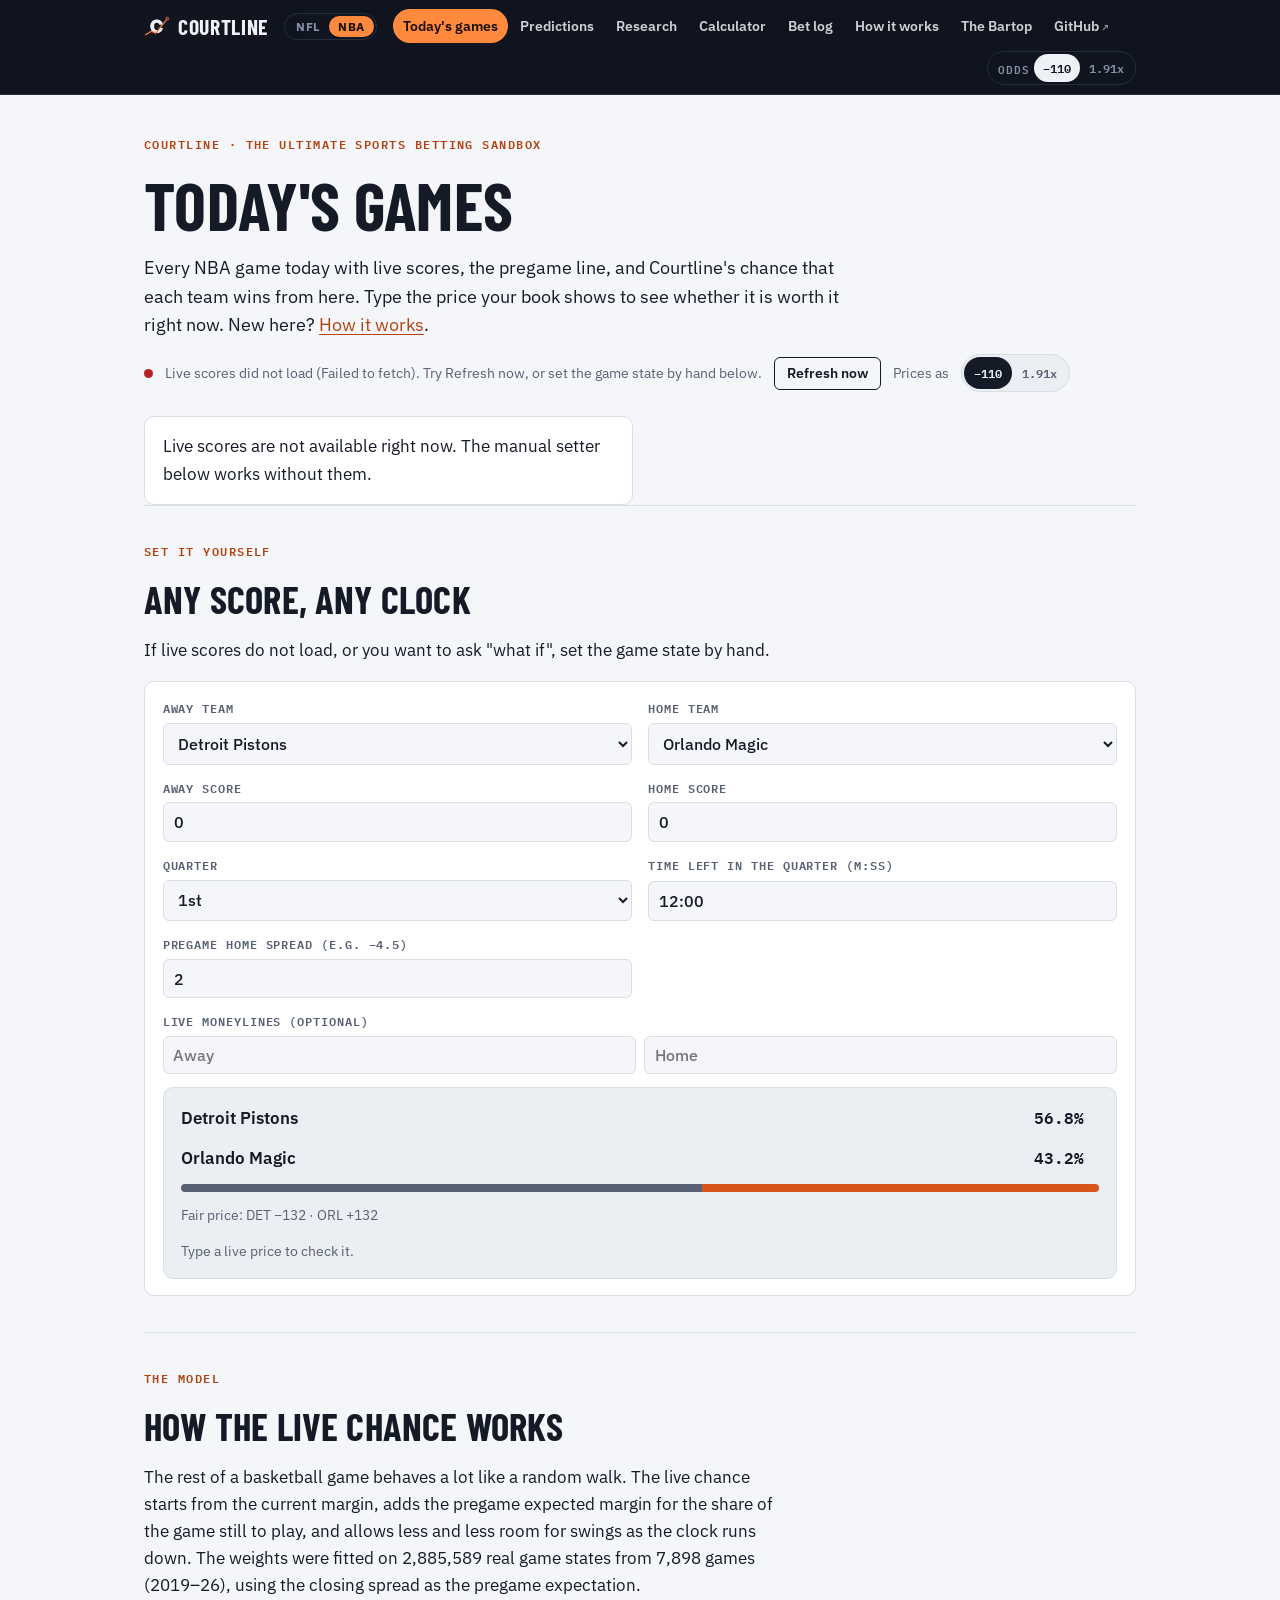
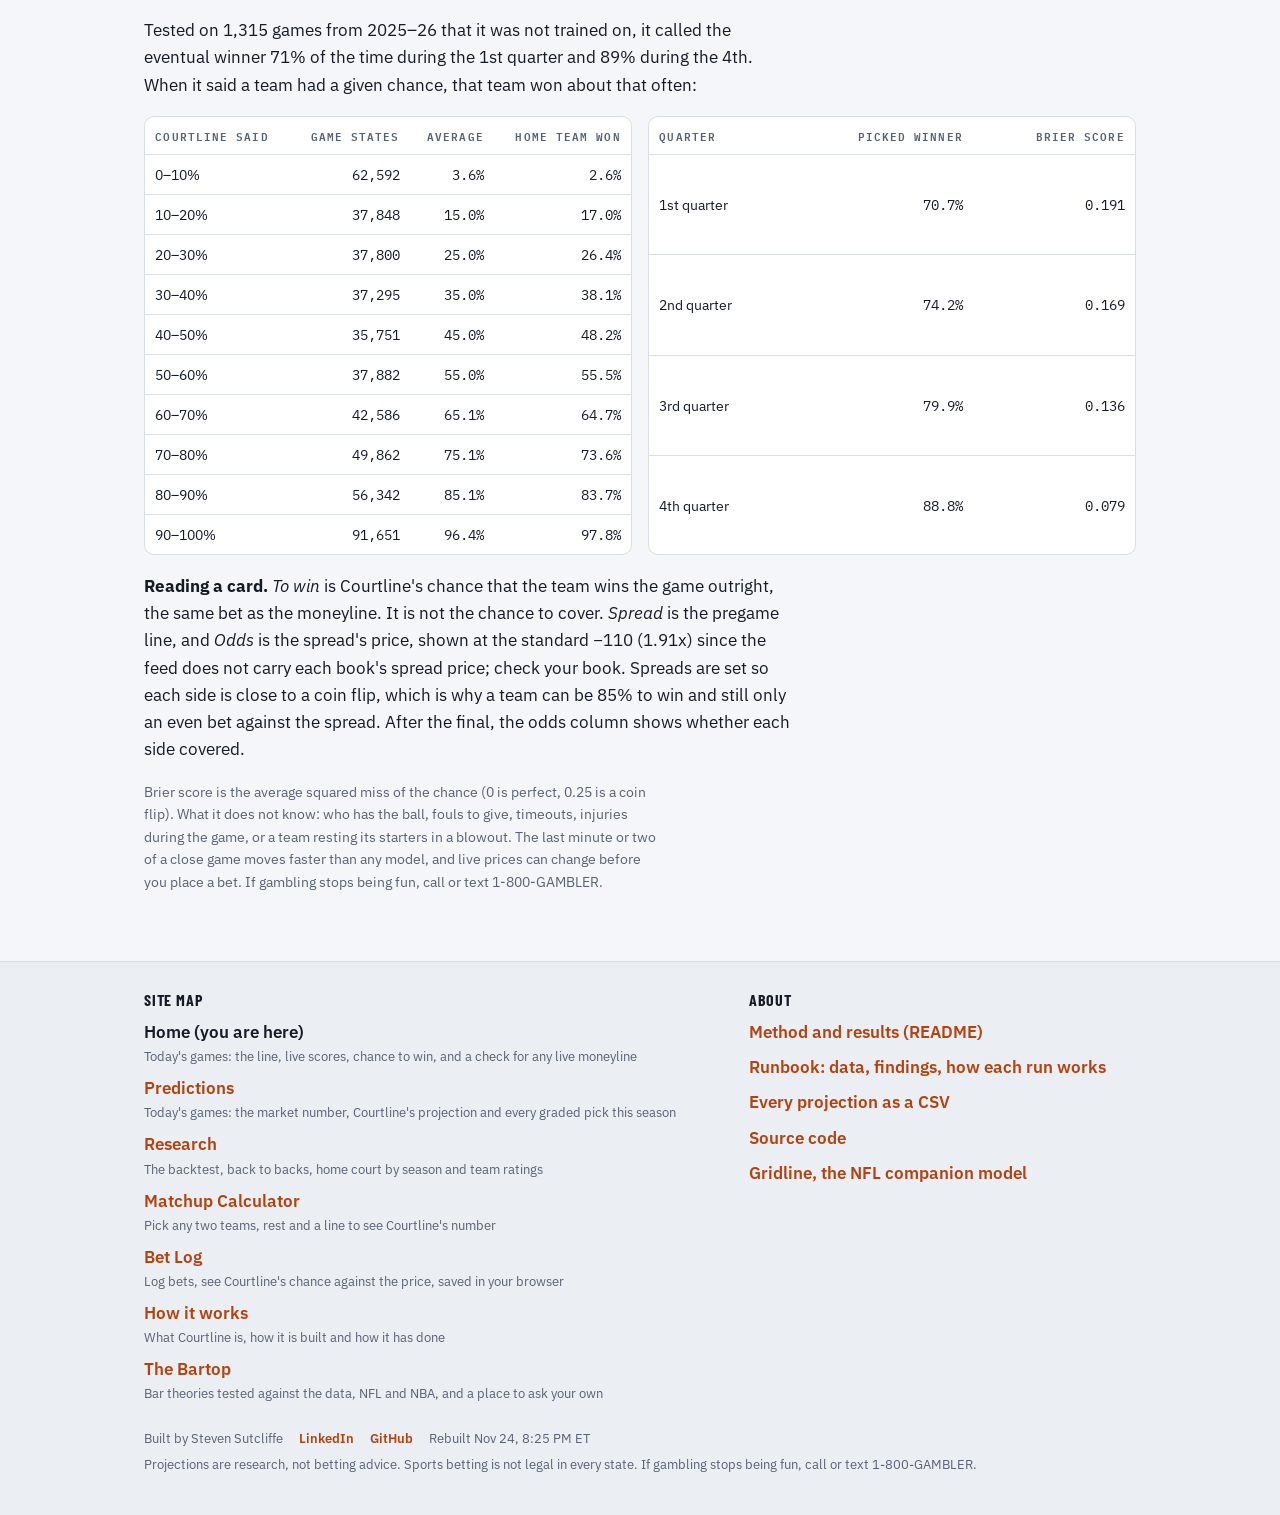
==== docs/index.html @ 15ea5fbc "Site rebuild 2026-11-25_0128Z" ====
<!doctype html>
<html lang="en">
<head>
<meta charset="utf-8">
<meta name="viewport" content="width=device-width, initial-scale=1, viewport-fit=cover">
<title>Courtline: today&#x27;s NBA games, lines and live win chances</title>
<meta name="description" content="The Ultimate Sports Betting Sandbox: every NBA game today with the line, live scores, and Courtline&#x27;s chance that each team wins. By Steven Sutcliffe.">
<link rel="canonical" href="https://stevopotpie.github.io/courtline/">
<meta property="og:title" content="Courtline: today&#x27;s NBA games, lines and live win chances">
<meta property="og:description" content="The Ultimate Sports Betting Sandbox: every NBA game today with the line, live scores, and Courtline&#x27;s chance that each team wins. By Steven Sutcliffe.">
<meta property="og:type" content="website">
<meta property="og:url" content="https://stevopotpie.github.io/courtline/">
<meta property="og:image" content="https://stevopotpie.github.io/courtline/og.png">
<meta name="twitter:card" content="summary_large_image">
<link rel="icon" type="image/png" href="icon.png">
<link rel="apple-touch-icon" href="icon.png">
<link rel="preconnect" href="https://fonts.googleapis.com">
<link rel="preconnect" href="https://fonts.gstatic.com" crossorigin>
<link rel="stylesheet" href="https://fonts.googleapis.com/css2?family=Barlow+Condensed:wght@600;700&family=IBM+Plex+Mono:wght@500;600&family=IBM+Plex+Sans:wght@400;500;600&display=swap">
<link rel="stylesheet" href="courtline.css?v=0a99e062">
<script src="courtline.js?v=d010fda8"></script>
</head>
<body>
<nav class="cl-nav" aria-label="Courtline pages"><div class="cl-in"><a class="cl-brand" href="./" aria-current="page"><img src="icon.png" alt="" width="26" height="26">Courtline</a><span class="sb-sw" role="group" aria-label="Switch sport"><a href="https://stevopotpie.github.io/gridline/" title="Gridline, the NFL model">NFL</a><a class="on" href="./" aria-current="true" title="Courtline, the NBA model">NBA</a></span><div class="cl-links"><a href="index.html" aria-current="page">Today's games</a><a href="predictions.html">Predictions</a><a href="research.html">Research</a><a href="calculator.html">Calculator</a><a href="bet-log.html">Bet log</a><a href="how-it-works.html">How it works</a><a href="bartop.html">The Bartop</a><a class="ext" href="https://github.com/stevopotpie/courtline">GitHub</a></div><div class="odds-toggle" role="group" aria-label="Show odds as"><span class="ot-l">Odds</span><button type="button" data-fmt="am" aria-pressed="true" title="American odds">&minus;110</button><button type="button" data-fmt="dec" aria-pressed="false" title="Decimal odds">1.91x</button></div></div></nav>
<style>
.ig-status{display:flex;flex-wrap:wrap;gap:.5rem .75rem;align-items:center}
.ig-status .dot{width:9px;height:9px;border-radius:50%;background:var(--muted)}
.ig-status .dot.live{background:var(--good);box-shadow:0 0 0 4px var(--good-soft)}
.ig-status .dot.err{background:var(--bad)}
.ig-games{display:grid;gap:.9rem;grid-template-columns:repeat(auto-fill,minmax(min(100%,22rem),1fr))}
.ig{background:var(--surface);border:1px solid var(--line);border-radius:10px;padding:.9rem 1rem;display:grid;gap:.65rem;min-width:0}
.ig.live{border-color:var(--accent)}
.ig-top{display:flex;justify-content:space-between;gap:.5rem;align-items:baseline;flex-wrap:wrap}
.ig-state{font:600 .78rem var(--font-mono);letter-spacing:.06em;text-transform:uppercase;color:var(--muted)}
.ig.live .ig-state{color:var(--accent-ink)}
.ig-row{display:grid;grid-template-columns:minmax(0,1fr) auto auto auto;gap:.2rem .9rem;align-items:baseline}
.ig-row .tm{font-weight:600;min-width:0;overflow:hidden;text-overflow:ellipsis;white-space:nowrap}
.ig-row .sc{font:600 1.6rem var(--font-mono);font-variant-numeric:tabular-nums;text-align:right}
.ig-row .ch{font:600 1rem var(--font-mono);font-variant-numeric:tabular-nums;text-align:right;min-width:4.2rem}
.ig-h{font:600 .68rem var(--font-body);letter-spacing:.08em;text-transform:uppercase;color:var(--muted)}
.ig-h span{text-align:right}
.ig-row.r5{grid-template-columns:minmax(0,1fr) auto auto auto auto;gap:.2rem .7rem}
.ig-row .cv{font:500 .9rem var(--font-mono);font-variant-numeric:tabular-nums;text-align:right;color:var(--muted);white-space:nowrap}
.ig-bar{display:flex;height:8px;border-radius:999px;overflow:hidden;background:var(--sunk)}
.ig-bar span{display:block;height:100%;transition:width .4s ease}
.ig-bar .a{background:var(--muted)}.ig-bar .h{background:var(--accent)}
.ig-prices{display:grid;grid-template-columns:repeat(2,minmax(0,1fr));gap:.5rem}
.ig-prices input{font:500 1rem var(--font-body);color:var(--ink);background:var(--bg);border:1px solid var(--line);border-radius:6px;padding:.5rem .6rem;width:100%;min-width:0}
.ig-prices input:focus{border-color:var(--accent);outline:none;box-shadow:0 0 0 3px var(--accent-soft)}
.ig-v{font-size:.9rem;display:grid;gap:.15rem}
.good{color:var(--good);font-weight:600}.bad{color:var(--bad);font-weight:600}
.ig-tables{display:grid;gap:1rem;grid-template-columns:repeat(auto-fit,minmax(min(100%,20rem),1fr))}
@media (prefers-reduced-motion:reduce){.ig-bar span{transition:none}}
</style>
<main class="wrap wide">
<header class="page-head">
  <span class="eyebrow">Courtline · The Ultimate Sports Betting Sandbox</span>
  <h1>Today's games</h1>
  <p class="lede">Every NBA game today with live scores, the pregame line, and Courtline's chance that each team wins from here. Type the price your book shows to see whether it is worth it right now. New here? <a href="how-it-works.html">How it works</a>.</p>
  <div class="ig-status"><span class="dot" id="ig-dot" aria-hidden="true"></span><span id="ig-status" class="small muted">Loading live scores…</span>
    <button type="button" class="btn small" id="ig-refresh">Refresh now</button><span class="small muted">Prices as</span><div class="odds-toggle inline" role="group" aria-label="Odds format"><button type="button" data-fmt="am" aria-pressed="true" title="American odds">&minus;110</button><button type="button" data-fmt="dec" aria-pressed="false" title="Decimal odds">1.91x</button></div></div>
</header>
<div id="ig-games" class="ig-games"><div class="panel"><p class="muted">Loading today's games…</p></div></div>

<section class="block" aria-labelledby="man-h">
  <span class="eyebrow">Set it yourself</span>
  <h2 id="man-h">Any score, any clock</h2>
  <p>If live scores do not load, or you want to ask "what if", set the game state by hand.</p>
  <form class="panel grid2" id="mf" novalidate>
    <label class="field"><span>Away team</span><select id="m-away"></select></label>
    <label class="field"><span>Home team</span><select id="m-home"></select></label>
    <label class="field"><span>Away score</span><input id="m-as" type="number" min="0" step="1" inputmode="numeric" value="0"></label>
    <label class="field"><span>Home score</span><input id="m-hs" type="number" min="0" step="1" inputmode="numeric" value="0"></label>
    <label class="field"><span>Quarter</span><select id="m-q"><option value="1">1st</option><option value="2">2nd</option><option value="3">3rd</option><option value="4">4th</option><option value="5">Overtime</option></select></label>
    <label class="field"><span>Time left in the quarter (m:ss)</span><input id="m-clock" type="text" inputmode="numeric" value="12:00" autocomplete="off"></label>
    <label class="field"><span>Pregame home spread (e.g. &minus;4.5)</span><input id="m-spread" type="number" step="0.5" inputmode="decimal"></label>
    <div class="field full"><span>Live moneylines (optional)</span><div class="ig-prices"><input id="m-pa" type="number" step="any" inputmode="decimal" aria-label="Away moneyline" placeholder="Away"><input id="m-ph" type="number" step="any" inputmode="decimal" aria-label="Home moneyline" placeholder="Home"></div></div>
    <div class="full" id="m-out" aria-live="polite"></div>
  </form>
</section>

<section class="block" aria-labelledby="how-ig-h">
  <span class="eyebrow">The model</span>
  <h2 id="how-ig-h">How the live chance works</h2>
  <p>The rest of a basketball game behaves a lot like a random walk. The live chance starts from the current margin, adds the pregame expected margin for the share of the game still to play, and allows less and less room for swings as the clock runs down. The weights were fitted on 2,885,589 real game states from 7,898 games (2019–26), using the closing spread as the pregame expectation.</p>
  <p>Tested on 1,315 games from 2025–26 that it was not trained on, it called the eventual winner 71% of the time during the 1st quarter and 89% during the 4th. When it said a team had a given chance, that team won about that often:</p>
  <div class="ig-tables">
    <div class="panel scroll" style="padding:0"><table class="t"><thead><tr><th>Courtline said</th><th class="r">Game states</th><th class="r">Average</th><th class="r">Home team won</th></tr></thead><tbody><tr><td>0–10%</td><td class="r m">62,592</td><td class="r m">3.6%</td><td class="r m">2.6%</td></tr><tr><td>10–20%</td><td class="r m">37,848</td><td class="r m">15.0%</td><td class="r m">17.0%</td></tr><tr><td>20–30%</td><td class="r m">37,800</td><td class="r m">25.0%</td><td class="r m">26.4%</td></tr><tr><td>30–40%</td><td class="r m">37,295</td><td class="r m">35.0%</td><td class="r m">38.1%</td></tr><tr><td>40–50%</td><td class="r m">35,751</td><td class="r m">45.0%</td><td class="r m">48.2%</td></tr><tr><td>50–60%</td><td class="r m">37,882</td><td class="r m">55.0%</td><td class="r m">55.5%</td></tr><tr><td>60–70%</td><td class="r m">42,586</td><td class="r m">65.1%</td><td class="r m">64.7%</td></tr><tr><td>70–80%</td><td class="r m">49,862</td><td class="r m">75.1%</td><td class="r m">73.6%</td></tr><tr><td>80–90%</td><td class="r m">56,342</td><td class="r m">85.1%</td><td class="r m">83.7%</td></tr><tr><td>90–100%</td><td class="r m">91,651</td><td class="r m">96.4%</td><td class="r m">97.8%</td></tr></tbody></table></div>
    <div class="panel scroll" style="padding:0"><table class="t"><thead><tr><th>Quarter</th><th class="r">Picked winner</th><th class="r">Brier score</th></tr></thead><tbody><tr><td>1st quarter</td><td class="r m">70.7%</td><td class="r m">0.191</td></tr><tr><td>2nd quarter</td><td class="r m">74.2%</td><td class="r m">0.169</td></tr><tr><td>3rd quarter</td><td class="r m">79.9%</td><td class="r m">0.136</td></tr><tr><td>4th quarter</td><td class="r m">88.8%</td><td class="r m">0.079</td></tr></tbody></table></div>
  </div>
  <p><strong>Reading a card.</strong> <em>To win</em> is Courtline's chance that the team wins the game outright, the same bet as the moneyline. It is not the chance to cover. <em>Spread</em> is the pregame line, and <em>Odds</em> is the spread's price, shown at the standard &minus;110 (1.91x) since the feed does not carry each book's spread price; check your book. Spreads are set so each side is close to a coin flip, which is why a team can be 85% to win and still only an even bet against the spread. After the final, the odds column shows whether each side covered.</p>
  <p class="small muted">Brier score is the average squared miss of the chance (0 is perfect, 0.25 is a coin flip). What it does not know: who has the ball, fouls to give, timeouts, injuries during the game, or a team resting its starters in a blowout. The last minute or two of a close game moves faster than any model, and live prices can change before you place a bet. If gambling stops being fun, call or text 1-800-GAMBLER.</p>
</section>
</main>
<script>
(function(){
var D = {"live":{"a":0.08404,"b":0.13763,"d":0.002},"pregame":{"401909314":{"mu":-2.0,"src":"market","home":"ORL","away":"DET","hn":"Orlando Magic","an":"Detroit Pistons","home_rest":2,"away_rest":2,"spread":2.0,"total":213.5,"ml_home":110.0,"ml_away":-130.0,"tip":"2026-11-25T00:00:00+00:00"},"401909315":{"mu":-10.5,"src":"market","home":"WSH","away":"BOS","hn":"Washington Wizards","an":"Boston Celtics","home_rest":2,"away_rest":2,"spread":10.5,"total":217.5,"ml_home":350.0,"ml_away":-465.0,"tip":"2026-11-25T01:00:00+00:00"},"401909316":{"mu":8.5,"src":"market","home":"DEN","away":"DAL","hn":"Denver Nuggets","an":"Dallas Mavericks","home_rest":2,"away_rest":2,"spread":-8.5,"total":232.0,"ml_home":-330.0,"ml_away":265.0,"tip":"2026-11-25T03:00:00+00:00"},"401909317":{"mu":3.5,"src":"market","home":"PHI","away":"MIA","hn":"Philadelphia 76ers","an":"Miami Heat","home_rest":2,"away_rest":3,"spread":-3.5,"total":238.5,"ml_home":-159.0,"ml_away":131.0,"tip":"2026-11-25T22:00:00+00:00"},"401909318":{"mu":2.9,"src":"ratings","home":"CHA","away":"CHI","hn":"Charlotte Hornets","an":"Chicago Bulls","home_rest":2,"away_rest":2,"spread":null,"total":null,"ml_home":null,"ml_away":null,"tip":"2026-11-26T00:00:00+00:00"},"401909319":{"mu":5.5,"src":"market","home":"NY","away":"CLE","hn":"New York Knicks","an":"Cleveland Cavaliers","home_rest":3,"away_rest":2,"spread":-5.5,"total":220.5,"ml_home":-225.0,"ml_away":180.0,"tip":"2026-11-26T00:30:00+00:00"},"401909320":{"mu":3.0,"src":"market","home":"OKC","away":"MIN","hn":"Oklahoma City Thunder","an":"Minnesota Timberwolves","home_rest":2,"away_rest":2,"spread":-3.0,"total":224.0,"ml_home":-152.0,"ml_away":126.0,"tip":"2026-11-26T00:30:00+00:00"},"401909321":{"mu":7.6,"src":"ratings","home":"MEM","away":"LAC","hn":"Memphis Grizzlies","an":"LA Clippers","home_rest":2,"away_rest":2,"spread":null,"total":null,"ml_home":null,"ml_away":null,"tip":"2026-11-26T01:00:00+00:00"},"401909322":{"mu":3.0,"src":"ratings","home":"MIL","away":"BKN","hn":"Milwaukee Bucks","an":"Brooklyn Nets","home_rest":2,"away_rest":2,"spread":null,"total":null,"ml_home":null,"ml_away":null,"tip":"2026-11-26T01:00:00+00:00"},"401909323":{"mu":10.5,"src":"market","home":"HOU","away":"PHX","hn":"Houston Rockets","an":"Phoenix Suns","home_rest":2,"away_rest":2,"spread":-10.5,"total":223.5,"ml_home":-370.0,"ml_away":295.0,"tip":"2026-11-26T01:30:00+00:00"},"401909324":{"mu":8.3,"src":"ratings","home":"GS","away":"SAC","hn":"Golden State Warriors","an":"Sacramento Kings","home_rest":3,"away_rest":2,"spread":null,"total":null,"ml_home":null,"ml_away":null,"tip":"2026-11-26T03:00:00+00:00"},"401909325":{"mu":-4.5,"src":"market","home":"POR","away":"SA","hn":"Portland Trail Blazers","an":"San Antonio Spurs","home_rest":2,"away_rest":2,"spread":4.5,"total":238.5,"ml_home":136.0,"ml_away":-162.0,"tip":"2026-11-26T03:00:00+00:00"},"401909326":{"mu":5.5,"src":"market","home":"NY","away":"MIA","hn":"New York Knicks","an":"Miami Heat","home_rest":2,"away_rest":2,"spread":-5.5,"total":233.5,"ml_home":-185.0,"ml_away":154.0,"tip":"2026-11-28T00:00:00+00:00"},"401909327":{"mu":13.3,"src":"ratings","home":"DET","away":"MIL","hn":"Detroit Pistons","an":"Milwaukee Bucks","home_rest":3,"away_rest":2,"spread":null,"total":null,"ml_home":null,"ml_away":null,"tip":"2026-11-28T00:30:00+00:00"},"401909328":{"mu":-0.1,"src":"ratings","home":"IND","away":"PHI","hn":"Indiana Pacers","an":"Philadelphia 76ers","home_rest":4,"away_rest":2,"spread":null,"total":null,"ml_home":null,"ml_away":null,"tip":"2026-11-28T00:30:00+00:00"},"401909329":{"mu":10.1,"src":"ratings","home":"TOR","away":"BKN","hn":"Toronto Raptors","an":"Brooklyn Nets","home_rest":4,"away_rest":2,"spread":null,"total":null,"ml_home":null,"ml_away":null,"tip":"2026-11-28T00:30:00+00:00"},"401909330":{"mu":7.1,"src":"ratings","home":"BOS","away":"ATL","hn":"Boston Celtics","an":"Atlanta Hawks","home_rest":3,"away_rest":5,"spread":null,"total":null,"ml_home":null,"ml_away":null,"tip":"2026-11-28T01:00:00+00:00"}},"teams":[{"team":"SA","name":"San Antonio Spurs","ortg":116.1,"drtg":106.0},{"team":"BOS","name":"Boston Celtics","ortg":113.5,"drtg":106.3},{"team":"NY","name":"New York Knicks","ortg":113.8,"drtg":106.9},{"team":"MIN","name":"Minnesota Timberwolves","ortg":112.1,"drtg":106.4},{"team":"HOU","name":"Houston Rockets","ortg":117.3,"drtg":111.7},{"team":"LAL","name":"Los Angeles Lakers","ortg":115.0,"drtg":111.1},{"team":"POR","name":"Portland Trail Blazers","ortg":113.3,"drtg":109.5},{"team":"DET","name":"Detroit Pistons","ortg":113.2,"drtg":109.5},{"team":"OKC","name":"Oklahoma City Thunder","ortg":113.5,"drtg":110.4},{"team":"MIA","name":"Miami Heat","ortg":117.3,"drtg":114.8},{"team":"DEN","name":"Denver Nuggets","ortg":116.5,"drtg":114.3},{"team":"MEM","name":"Memphis Grizzlies","ortg":116.0,"drtg":113.8},{"team":"ATL","name":"Atlanta Hawks","ortg":111.3,"drtg":109.5},{"team":"PHX","name":"Phoenix Suns","ortg":113.2,"drtg":113.0},{"team":"CLE","name":"Cleveland Cavaliers","ortg":115.1,"drtg":115.0},{"team":"TOR","name":"Toronto Raptors","ortg":112.4,"drtg":113.0},{"team":"PHI","name":"Philadelphia 76ers","ortg":114.5,"drtg":115.2},{"team":"DAL","name":"Dallas Mavericks","ortg":111.4,"drtg":113.5},{"team":"ORL","name":"Orlando Magic","ortg":110.0,"drtg":112.4},{"team":"GS","name":"Golden State Warriors","ortg":110.4,"drtg":113.3},{"team":"CHA","name":"Charlotte Hornets","ortg":108.8,"drtg":112.5},{"team":"LAC","name":"LA Clippers","ortg":111.5,"drtg":115.3},{"team":"IND","name":"Indiana Pacers","ortg":110.7,"drtg":114.6},{"team":"CHI","name":"Chicago Bulls","ortg":111.4,"drtg":115.6},{"team":"UTAH","name":"Utah Jazz","ortg":108.4,"drtg":114.9},{"team":"WSH","name":"Washington Wizards","ortg":109.8,"drtg":116.2},{"team":"NO","name":"New Orleans Pelicans","ortg":110.3,"drtg":117.3},{"team":"MIL","name":"Milwaukee Bucks","ortg":109.5,"drtg":118.7},{"team":"SAC","name":"Sacramento Kings","ortg":108.2,"drtg":117.9},{"team":"BKN","name":"Brooklyn Nets","ortg":109.0,"drtg":118.7}],"rm":{"intercept":2.606837113722586,"d_net":0.8291810158440365,"h_b2b":-1.7690624429874264,"a_b2b":2.0724607373705157,"rest_diff":-0.009552036532222254}}, L = D.live, $ = function(i){return document.getElementById(i)};
var URL_ = "https://site.api.espn.com/apis/site/v2/sports/basketball/nba/scoreboard";
var T = {}; D.teams.forEach(function(t){ T[t.team] = t; });
function esc(s){ return String(s == null ? "" : s).replace(/[&<>"']/g, function(c){ return {"&":"&amp;","<":"&lt;",">":"&gt;",'"':"&quot;","'":"&#39;"}[c]; }); }
function pc(p){ return (100*p).toFixed(1) + "%"; }
function secsLeft(period, clock){ if (period <= 0) return 2880; return period <= 4 ? (4 - period) * 720 + clock : clock; }
function winHome(margin, secs, mu){
  if (secs <= 0) return margin > 0 ? 1 : margin < 0 ? 0 : 0.5;
  var tau = secs / 2880 + L.d, z = L.a * margin / Math.sqrt(tau) + L.b * mu * Math.sqrt(tau);
  return 1 / (1 + Math.exp(-z));
}
var SPREAD_PRICE = -110;   // standard spread price; the odds feed does not carry each book's spread price
function sp(x){ return x > 0 ? "+" + x : x < 0 ? "\u2212" + Math.abs(x) : "PK"; }
function ratingsMu(h, a){
  var th = T[h], ta = T[a]; if (!th || !ta) return 0;
  var c = D.rm; return c.intercept + c.d_net * ((th.ortg - th.drtg) - (ta.ortg - ta.drtg));
}
function readPrice(el){ var v = el.value; if (v === "" || isNaN(+v)) return null; v = +v;
  if (CL.format() === "dec") return v > 1 ? CL.toAm(v) : null; return (v >= 100 || v <= -100) ? v : null; }
function showPrice(am){ if (am == null) return ""; return CL.format() === "dec" ? CL.toDec(am).toFixed(2) : String(Math.round(am)); }
function verdict(teamA, teamH, ph, pa, phm){
  var ia = pa != null ? CL.implied(pa) : null, ih = phm != null ? CL.implied(phm) : null;
  if (ia == null && ih == null) return '<span class="muted">Type a live price to check it.</span>';
  var both = ia != null && ih != null, sum = both ? ia + ih : null, out = "";
  [[teamA, pa, ia, 1 - ph], [teamH, phm, ih, ph]].forEach(function(r){
    if (r[1] == null) return;
    var d = 100 * (r[3] - r[2]);
    out += '<div><strong>' + esc(r[0]) + ' ' + CL.fmt(r[1]) + '</strong>: needs ' + pc(r[2]) + (both ? ', market ' + pc(r[2] / sum) + ' without the cut' : '') +
      ', Courtline ' + pc(r[3]) + '. ' + (d >= 0 ? '<span class="good">Worth it by ' + d.toFixed(1) + ' pts</span>' : '<span class="bad">Short by ' + (-d).toFixed(1) + ' pts</span>') + '</div>';
  });
  if (both) out += '<div class="small muted">The book’s cut on these two prices: ' + (100 * (sum - 1)).toFixed(1) + '%.</div>';
  return out;
}

// ------------------------------------------------ live board
var cards = {}, games = {};
function cardHTML(id){
  return '<article class="ig" id="g-' + id + '"><div class="ig-top"><span class="ig-state"></span><span class="small muted ig-pre"></span></div>' +
    '<div class="ig-row r5 ig-h"><span></span><span></span><span>To win</span><span>Spread</span><span>Odds</span></div>' +
    '<div class="ig-row r5"><span class="tm ig-an"></span><span class="sc ig-as"></span><span class="ch ig-ac"></span><span class="cv ig-asp"></span><span class="cv ig-aod"></span></div>' +
    '<div class="ig-row r5"><span class="tm ig-hn"></span><span class="sc ig-hs"></span><span class="ch ig-hc"></span><span class="cv ig-hsp"></span><span class="cv ig-hod"></span></div>' +
    '<div class="ig-bar" aria-hidden="true"><span class="a"></span><span class="h"></span></div>' +
    '<div class="small muted ig-fair"></div>' +
    '<div class="ig-prices"><input type="number" step="any" inputmode="decimal" class="ig-pa" aria-label="Away live moneyline"><input type="number" step="any" inputmode="decimal" class="ig-ph" aria-label="Home live moneyline"></div>' +
    '<div class="ig-v"></div></article>';
}
function q(card, cls){ return card.querySelector("." + cls); }
function paintCard(id){
  var g = games[id], c = cards[id]; if (!g || !c) return;
  var pre = D.pregame[id], mu = pre ? pre.mu : ratingsMu(g.home, g.away);
  var secs = g.state === "pre" ? 2880 : secsLeft(g.period, g.clock);
  var margin = g.hs - g.as_, ph = g.state === "post" ? (margin > 0 ? 1 : 0) : winHome(margin, secs, mu);
  c.classList.toggle("live", g.state === "in");
  q(c, "ig-state").textContent = g.detail;
  q(c, "ig-pre").textContent = pre && pre.spread != null ? "Pregame spread: " + (pre.spread < 0 ? g.home + " −" + Math.abs(pre.spread) : pre.spread > 0 ? g.away + " −" + pre.spread : "Pick'em") + (pre.total != null ? " · Total " + pre.total : "") : g.state === "post" ? "" :
    (pre ? "Pregame: Courtline " + (mu >= 0 ? g.home : g.away) + " by " + Math.abs(mu).toFixed(1) : "No pregame number; ratings only");
  q(c, "ig-an").textContent = g.an; q(c, "ig-hn").textContent = g.hn;
  q(c, "ig-as").textContent = g.state === "pre" ? "" : g.as_; q(c, "ig-hs").textContent = g.state === "pre" ? "" : g.hs;
  q(c, "ig-ac").textContent = pc(1 - ph); q(c, "ig-hc").textContent = pc(ph);
  var hasSp = !!(pre && pre.spread != null);
  function odd(side){   // home side's line is pre.spread; after the final, did that side cover
    if (!hasSp) return "";
    if (g.state !== "post") return CL.fmt(SPREAD_PRICE);
    var m = (side === "home" ? 1 : -1) * (margin + pre.spread);
    return m > 0 ? "Covered" : m < 0 ? "Missed" : "Push";
  }
  q(c, "ig-asp").textContent = hasSp ? sp(-pre.spread) : "–"; q(c, "ig-hsp").textContent = hasSp ? sp(pre.spread) : "–";
  q(c, "ig-aod").textContent = odd("away"); q(c, "ig-hod").textContent = odd("home");
  q(c, "a").style.width = (100 * (1 - ph)).toFixed(1) + "%"; q(c, "h").style.width = (100 * ph).toFixed(1) + "%";
  var done = g.state === "post";
  q(c, "ig-prices").hidden = done;
  q(c, "ig-pa").placeholder = g.away + " price"; q(c, "ig-ph").placeholder = g.home + " price";
  q(c, "ig-fair").innerHTML = done ? "Final." : ("Fair price now: " + esc(g.away) + " " + CL.fmt(CL.fair(1 - ph)) + " · " + esc(g.home) + " " + CL.fmt(CL.fair(ph)) +
    (g.state === "pre" ? ". Before tip this is the pregame chance; it moves with the score once the game starts." : ""));
  q(c, "ig-v").innerHTML = done ? "" : verdict(g.away, g.home, ph, readPrice(q(c, "ig-pa")), readPrice(q(c, "ig-ph")));
}
function setStatus(cls, text){ $("ig-dot").className = "dot " + cls; $("ig-status").textContent = text; }
function load(){
  setStatus("", "Updating…");
  fetch(URL_, { cache: "no-store" }).then(function(r){ if (!r.ok) throw new Error("HTTP " + r.status); return r.json(); }).then(function(j){
    var evs = (j.events || []).slice().sort(function(a, b){
      var ra = {in:0, pre:1, post:2}[a.status.type.state], rb = {in:0, pre:1, post:2}[b.status.type.state];
      return ra - rb || (a.date < b.date ? -1 : 1);
    });
    var wrap = $("ig-games"), live = 0;
    if (!evs.length) { wrap.innerHTML = '<div class="panel"><p>No NBA games on ESPN’s board today. Use the manual setter below.</p></div>'; cards = {}; }
    else if (!wrap.querySelector(".ig")) wrap.innerHTML = "";
    evs.forEach(function(ev){
      var comp = ev.competitions[0], st = ev.status, home = null, away = null;
      comp.competitors.forEach(function(x){ if (x.homeAway === "home") home = x; else away = x; });
      if (!home || !away) return;
      var id = String(ev.id);
      games[id] = { home: home.team.abbreviation, away: away.team.abbreviation, hn: home.team.shortDisplayName || home.team.displayName,
        an: away.team.shortDisplayName || away.team.displayName, hs: +home.score || 0, as_: +away.score || 0,
        state: st.type.state, period: st.period || 0, clock: +st.clock || 0,
        detail: st.type.state === "pre" ? new Date(ev.date).toLocaleTimeString("en-US", { hour: "numeric", minute: "2-digit", timeZone: "America/New_York" }) + " ET" : (st.type.shortDetail || st.type.detail || "") };
      if (st.type.state === "in") live++;
      if (!cards[id]) {
        wrap.insertAdjacentHTML("beforeend", cardHTML(id)); cards[id] = $("g-" + id);
        var pre = D.pregame[id];
        if (pre && st.type.state === "pre") { if (pre.ml_away != null) q(cards[id], "ig-pa").value = showPrice(pre.ml_away); if (pre.ml_home != null) q(cards[id], "ig-ph").value = showPrice(pre.ml_home); }
        ["ig-pa", "ig-ph"].forEach(function(cls){ q(cards[id], cls).addEventListener("input", function(){ paintCard(id); }); });
      }
      paintCard(id);
    });
    var now = new Date().toLocaleTimeString("en-US", { hour: "numeric", minute: "2-digit", second: "2-digit" });
    setStatus(live ? "live" : "", (live ? live + (live === 1 ? " game live" : " games live") : "No games live right now") + ". Scores from ESPN, updated " + now + ", refreshing every 30 seconds.");
  }).catch(function(err){
    setStatus("err", "Live scores did not load (" + err.message + "). Try Refresh now, or set the game state by hand below.");
    if (!$("ig-games").querySelector(".ig")) $("ig-games").innerHTML = '<div class="panel"><p>Live scores are not available right now. The manual setter below works without them.</p></div>';
  });
}
var timer = null;
function start(){ if (timer) clearInterval(timer); timer = setInterval(function(){ if (document.visibilityState === "visible") load(); }, 30000); }
document.addEventListener("visibilitychange", function(){ if (document.visibilityState === "visible") load(); });
$("ig-refresh").addEventListener("click", load);

// ------------------------------------------------ manual setter
var sorted = D.teams.slice().sort(function(a, b){ return a.name.localeCompare(b.name); });
["m-away", "m-home"].forEach(function(id){ $(id).innerHTML = sorted.map(function(t){ return '<option value="' + t.team + '">' + esc(t.name) + '</option>'; }).join(""); });
var first = Object.keys(D.pregame).map(function(k){ return D.pregame[k]; }).sort(function(a, b){ return a.tip < b.tip ? -1 : 1; })[0];
if (first && T[first.home] && T[first.away]) { $("m-away").value = first.away; $("m-home").value = first.home; if (first.spread != null) $("m-spread").value = first.spread; }
else if (sorted.length > 1) { $("m-away").value = sorted[0].team; $("m-home").value = sorted[1].team; }
function manual(){
  var a = $("m-away").value, h = $("m-home").value;
  if (a === h) { $("m-out").innerHTML = '<p>Pick two different teams.</p>'; return; }
  var qn = +$("m-q").value, ck = ($("m-clock").value || "").trim().split(":"), clock = ck.length === 2 ? (+ck[0]) * 60 + (+ck[1]) : +ck[0] * 60;
  if (isNaN(clock)) clock = 0;
  clock = Math.max(0, Math.min(qn === 5 ? 300 : 720, clock));
  var sp = $("m-spread").value, mu = (sp !== "" && !isNaN(+sp)) ? -(+sp) : ratingsMu(h, a);
  var margin = (+$("m-hs").value || 0) - (+$("m-as").value || 0), ph = winHome(margin, secsLeft(qn, clock), mu);
  $("m-out").innerHTML = '<div class="panel" style="background:var(--sunk)"><div class="ig-row"><span class="tm">' + esc(T[a].name) + '</span><span></span><span class="ch">' + pc(1 - ph) + '</span></div>' +
    '<div class="ig-row"><span class="tm">' + esc(T[h].name) + '</span><span></span><span class="ch">' + pc(ph) + '</span></div>' +
    '<div class="ig-bar" aria-hidden="true"><span class="a" style="width:' + (100 * (1 - ph)).toFixed(1) + '%"></span><span class="h" style="width:' + (100 * ph).toFixed(1) + '%"></span></div>' +
    '<p class="small muted">Fair price: ' + a + ' ' + CL.fmt(CL.fair(1 - ph)) + ' · ' + h + ' ' + CL.fmt(CL.fair(ph)) + (sp === "" ? '. No spread entered, so the pregame expectation comes from team ratings.' : '') + '</p>' +
    '<div class="ig-v">' + verdict(a, h, ph, readPrice($("m-pa")), readPrice($("m-ph"))) + '</div></div>';
}
["m-away", "m-home", "m-as", "m-hs", "m-q", "m-clock", "m-spread", "m-pa", "m-ph"].forEach(function(id){ $(id).addEventListener("input", manual); $(id).addEventListener("change", manual); });

// ------------------------------------------------ odds format switch: convert typed prices, repaint
var lastFmt = CL.format();
document.addEventListener("cl-odds", function(){
  document.querySelectorAll(".ig-pa, .ig-ph, #m-pa, #m-ph").forEach(function(el){
    var v = el.value; if (v === "" || isNaN(+v)) return;
    var am = lastFmt === "dec" ? (+v > 1 ? CL.toAm(+v) : null) : +v; el.value = am == null ? "" : showPrice(am);
  });
  lastFmt = CL.format(); Object.keys(cards).forEach(paintCard); manual();
});
manual(); load(); start();
})();
</script>
<footer class="cl-map"><div class="cl-in"><nav aria-label="Site map"><h2>Site map</h2><ul><li><span class="here">Home (you are here)</span><span class="d">Today&#x27;s games: the line, live scores, chance to win, and a check for any live moneyline</span></li><li><a href="predictions.html">Predictions</a><span class="d">Today&#x27;s games: the market number, Courtline&#x27;s projection and every graded pick this season</span></li><li><a href="research.html">Research</a><span class="d">The backtest, back to backs, home court by season and team ratings</span></li><li><a href="calculator.html">Matchup Calculator</a><span class="d">Pick any two teams, rest and a line to see Courtline&#x27;s number</span></li><li><a href="bet-log.html">Bet Log</a><span class="d">Log bets, see Courtline&#x27;s chance against the price, saved in your browser</span></li><li><a href="how-it-works.html">How it works</a><span class="d">What Courtline is, how it is built and how it has done</span></li><li><a href="bartop.html">The Bartop</a><span class="d">Bar theories tested against the data, NFL and NBA, and a place to ask your own</span></li></ul></nav><nav aria-label="About Courtline"><h2>About</h2><ul><li><a href="https://github.com/stevopotpie/courtline#readme">Method and results (README)</a></li><li><a href="https://github.com/stevopotpie/courtline/blob/main/RUNBOOK.md">Runbook: data, findings, how each run works</a></li><li><a href="https://github.com/stevopotpie/courtline/blob/main/data/predictions.csv">Every projection as a CSV</a></li><li><a href="https://github.com/stevopotpie/courtline">Source code</a></li><li><a href="https://stevopotpie.github.io/gridline/">Gridline, the NFL companion model</a></li></ul></nav><div class="foot"><span>Built by Steven Sutcliffe</span><a href="https://www.linkedin.com/in/steven-sutcliffe/">LinkedIn</a><a href="https://github.com/stevopotpie">GitHub</a><span>Rebuilt Nov 24, 8:25 PM ET</span><span>Projections are research, not betting advice. Sports betting is not legal in every state. If gambling stops being fun, call or text 1-800-GAMBLER.</span></div></div></footer>
</body>
</html>
---- docs/courtline.css ----
/* Courtline site styles, shared by every page (copied to docs/ by site/build.py).
   Layout: one reading column per page; a dark arena-scoreboard bar on top; court-line orange as the one accent. */
:root {
  --bg: #F4F6F9; --surface: #FFFFFF; --sunk: #EBEEF3; --ink: #141A26; --muted: #586174; --line: #D8DDE6; --court: #E4E8EF;
  --accent: #D9541A; --accent-ink: #B4420F; --accent-soft: #FBE5D9;
  --good: #1F7A4D; --good-soft: #DDF1E6; --bad: #B4232A; --bad-soft: #F8DEDF; --warn: #A26300;
  --board: #0F141E; --board-edge: #252E3F; --board-ink: #EEF1F6; --board-dim: #8892A6; --board-digit: #FF8A3D;
  --font-display: "Barlow Condensed", "Arial Narrow", "Roboto Condensed", sans-serif;
  --font-body: "IBM Plex Sans", "Segoe UI", system-ui, sans-serif;
  --font-mono: "IBM Plex Mono", ui-monospace, "Cascadia Mono", Consolas, monospace;
  color-scheme: light;
}
@media (prefers-color-scheme: dark) {
  :root:not([data-theme="light"]) {
    --bg: #0D121B; --surface: #141B27; --sunk: #101622; --ink: #E7EBF2; --muted: #9AA3B6; --line: #283246; --court: #1B2434;
    --accent: #F07A3A; --accent-ink: #F59A64; --accent-soft: #3A2418;
    --good: #4CC38A; --good-soft: #15302A; --bad: #F2777D; --bad-soft: #3A1C21; --warn: #F0B455;
    --board: #070A10; --board-edge: #222B3B;
    color-scheme: dark;
  }
}
:root[data-theme="dark"] {
  --bg: #0D121B; --surface: #141B27; --sunk: #101622; --ink: #E7EBF2; --muted: #9AA3B6; --line: #283246; --court: #1B2434;
  --accent: #F07A3A; --accent-ink: #F59A64; --accent-soft: #3A2418;
  --good: #4CC38A; --good-soft: #15302A; --bad: #F2777D; --bad-soft: #3A1C21; --warn: #F0B455;
  --board: #070A10; --board-edge: #222B3B;
  color-scheme: dark;
}

*, *::before, *::after { box-sizing: border-box; }
html { -webkit-text-size-adjust: 100%; }
body { margin: 0; background: var(--bg); color: var(--ink); font-family: var(--font-body); font-size: 1.0625rem; line-height: 1.6; }
img { max-width: 100%; }
[hidden] { display: none !important; }
a { color: var(--accent-ink); text-underline-offset: 3px; }
:focus-visible { outline: 2px solid var(--accent); outline-offset: 3px; border-radius: 4px; }
.wrap { max-width: 50rem; margin: 0 auto; padding-left: max(16px, env(safe-area-inset-left, 0px)); padding-right: max(16px, env(safe-area-inset-right, 0px)); }
.wrap.wide { max-width: 64rem; }

h1, h2, h3 { font-family: var(--font-display); font-weight: 700; line-height: 1.05; text-wrap: balance; margin: 0; letter-spacing: 0.005em; }
h1 { font-size: clamp(2.4rem, 6.5vw, 4.2rem); text-transform: uppercase; }
h2 { font-size: clamp(1.75rem, 4.2vw, 2.4rem); text-transform: uppercase; }
h3 { font-size: 1.3rem; text-transform: uppercase; letter-spacing: 0.02em; }
p { margin: 0; max-width: 65ch; }
.eyebrow { font-family: var(--font-mono); font-size: 0.76rem; letter-spacing: 0.12em; text-transform: uppercase; color: var(--accent-ink); font-weight: 600; }
.num, .mono { font-family: var(--font-mono); font-variant-numeric: tabular-nums; }
.muted { color: var(--muted); }
.small { font-size: 0.88rem; }

/* top bar */
.cl-nav { background: var(--board); color: var(--board-ink); position: sticky; top: env(safe-area-inset-top, 0px); z-index: 20; border-bottom: 1px solid var(--board-edge); }
body::before { content: ""; position: fixed; inset: 0 0 auto; height: env(safe-area-inset-top, 0px); background: var(--board); z-index: 21; }
.cl-nav .cl-in { max-width: 64rem; margin: 0 auto; display: flex; align-items: center; gap: 0.5rem 1rem; flex-wrap: wrap; padding: 0.55rem max(16px, env(safe-area-inset-right, 0px)) 0.55rem max(16px, env(safe-area-inset-left, 0px)); }
.cl-brand { display: inline-flex; align-items: center; gap: 0.5rem; color: inherit; text-decoration: none; font-family: var(--font-display); font-weight: 700; font-size: 1.35rem; text-transform: uppercase; letter-spacing: 0.03em; }
.cl-brand img { width: 26px; height: 26px; border-radius: 6px; }
/* NFL | NBA switch between the two sandbox sites, next to the logo */
.sb-sw { order: 1; display: inline-flex; border: 1px solid var(--board-edge); border-radius: 999px; padding: 2px; flex: none; }
.sb-sw a { font: 700 0.74rem var(--font-body); letter-spacing: 0.06em; color: var(--board-dim); text-decoration: none; border-radius: 999px; padding: 3px 9px; }
.sb-sw a:hover { color: var(--board-ink); }
.sb-sw a.on { background: var(--board-digit); color: #1A0E05; }
@media (max-width: 480px) { .odds-toggle .ot-l { display: none; } .odds-toggle button { padding: 3px 6px; font-size: 0.72rem; } .cl-nav .cl-in { column-gap: 0.5rem; } .cl-brand { font-size: 1.1rem; gap: 0.35rem; } .cl-brand img { width: 22px; height: 22px; } .sb-sw a { padding: 3px 6px; font-size: 0.7rem; } }
.cl-links { display: flex; gap: 2px; overflow-x: auto; scrollbar-width: none; min-width: 0; flex: 1 1 auto; order: 2; }
.cl-links::-webkit-scrollbar { display: none; }
.cl-links a { color: var(--board-ink); text-decoration: none; font-weight: 600; font-size: 0.86rem; padding: 6px 10px; border-radius: 999px; white-space: nowrap; opacity: 0.85; }
.cl-links a:hover { opacity: 1; background: rgba(255, 255, 255, 0.1); }
.cl-links a[aria-current="page"] { background: var(--board-digit); color: #1A0E05; opacity: 1; }
.cl-links .ext::after { content: " ↗"; font-size: 0.75em; opacity: 0.7; }
.odds-toggle { order: 3; margin-left: auto; display: inline-flex; border: 1px solid var(--board-edge); border-radius: 999px; padding: 2px; }
.odds-toggle button { font: 600 0.78rem var(--font-mono); color: var(--board-dim); background: transparent; border: 0; border-radius: 999px; padding: 4px 9px; cursor: pointer; }
.odds-toggle button[aria-pressed="true"] { background: var(--board-ink); color: var(--board); }
.odds-toggle .ot-l { font: 600 0.66rem var(--font-mono); letter-spacing: 0.1em; text-transform: uppercase; color: var(--board-dim); padding: 0 4px 0 8px; align-self: center; }
.odds-in { display: flex; gap: 0.5rem; align-items: center; }
.odds-in input { flex: 1 1 auto; }
.odds-toggle.inline { order: 0; margin: 0; border-color: var(--line); background: var(--sunk); flex: none; }
.odds-toggle.inline button { color: var(--muted); padding: 6px 10px; }
.odds-toggle.inline button[aria-pressed="true"] { background: var(--ink); color: var(--bg); }
@media (max-width: 720px) {
  .cl-links { order: 4; flex-basis: 100%; }
}

/* page header */
.page-head { padding-block: 2.5rem 1.5rem; display: grid; gap: 0.9rem; }
.lede { font-size: 1.12rem; }
section.block { padding-block: 2.25rem; border-top: 1px solid var(--line); display: grid; gap: 1.1rem; }

/* buttons and pills */
.btn { display: inline-flex; align-items: center; gap: 0.5rem; font: 600 0.95rem var(--font-body); padding: 0.65rem 1.05rem; border-radius: 6px; text-decoration: none; border: 1.5px solid var(--ink); color: var(--ink); background: transparent; cursor: pointer; }
.btn.primary { background: var(--ink); color: var(--bg); }
.btn:hover { border-color: var(--accent); }
.btn.primary:hover { background: var(--accent); border-color: var(--accent); color: #fff; }
.btn.small { font-size: 0.85rem; padding: 0.4rem 0.75rem; }
.actions { display: flex; flex-wrap: wrap; gap: 0.75rem; }
.pill { display: inline-flex; align-items: center; gap: 0.3rem; font: 600 0.72rem var(--font-mono); letter-spacing: 0.04em; text-transform: uppercase; padding: 0.18rem 0.5rem; border-radius: 999px; background: var(--sunk); color: var(--muted); white-space: nowrap; }
.pill.lean { background: var(--accent-soft); color: var(--accent-ink); }
.pill.win { background: var(--good-soft); color: var(--good); }
.pill.loss { background: var(--bad-soft); color: var(--bad); }
.pill.b2b { background: var(--bad-soft); color: var(--bad); }

/* scoreboard */
.board { background: var(--board); color: var(--board-ink); border: 1px solid var(--board-edge); border-radius: 10px; padding: 1.15rem 1.25rem 1rem; display: grid; gap: 0.85rem; }
.board-head { display: flex; justify-content: space-between; gap: 0.5rem 1rem; flex-wrap: wrap; font: 600 0.72rem var(--font-mono); letter-spacing: 0.14em; text-transform: uppercase; color: var(--board-dim); }
.board-grid { display: grid; grid-template-columns: minmax(0, 1fr) auto auto; column-gap: clamp(1rem, 4vw, 2.5rem); row-gap: 0.35rem; align-items: baseline; }
.board-grid .col { font: 700 1.02rem var(--font-display); letter-spacing: 0.08em; text-transform: uppercase; color: var(--board-dim); text-align: right; }
.board-grid .row-label { font: 600 1.12rem var(--font-display); text-transform: uppercase; letter-spacing: 0.04em; }
.board-grid .digit { font: 600 clamp(1.6rem, 5.5vw, 2.5rem) var(--font-mono); font-variant-numeric: tabular-nums; color: var(--board-digit); text-align: right; line-height: 1.1; text-shadow: 0 0 18px rgba(255, 138, 61, 0.35); }
.board-grid .rule { grid-column: 1 / -1; height: 1px; background: var(--board-edge); }
.board-foot { font-size: 0.85rem; color: var(--board-dim); }

/* panels, stats, tables */
.panel { background: var(--surface); border: 1px solid var(--line); border-radius: 10px; padding: 1rem 1.1rem; display: grid; gap: 0.75rem; min-width: 0; }
.panel > * { min-width: 0; }
.stats { display: grid; grid-template-columns: repeat(auto-fit, minmax(11rem, 1fr)); gap: 0.9rem; }
.stat { border-left: 3px solid var(--accent); padding: 0.15rem 0 0.15rem 0.9rem; display: grid; gap: 0.2rem; min-width: 0; }
.stat .big { font: 600 1.75rem var(--font-mono); font-variant-numeric: tabular-nums; line-height: 1.1; }
.stat .what { font-weight: 600; font-size: 0.95rem; }
.stat .n { font-size: 0.85rem; color: var(--muted); }
.scroll { overflow-x: auto; }
table.t { width: 100%; border-collapse: collapse; font-size: 0.9rem; }
table.t th { text-align: left; font: 600 0.68rem var(--font-mono); letter-spacing: 0.1em; text-transform: uppercase; color: var(--muted); padding: 0.55rem 0.65rem; border-bottom: 1px solid var(--line); white-space: nowrap; }
table.t td { padding: 0.5rem 0.65rem; border-bottom: 1px solid var(--line); font-variant-numeric: tabular-nums; white-space: nowrap; }
table.t tr:last-child td { border-bottom: 0; }
table.t .r { text-align: right; }
table.t td.m { font-family: var(--font-mono); }

/* charts */
.chart svg { display: block; width: 100%; min-width: 540px; height: auto; }
.chart .t-label { fill: var(--ink); font: 600 14px var(--font-body); }
.chart .t-sub, .chart .t-axis { fill: var(--muted); font: 12px var(--font-mono); }
.chart .t-val { fill: var(--ink); font: 600 13px var(--font-mono); }
.chart .t-acc { fill: var(--accent-ink); font: 600 12px var(--font-mono); }
.chart .grid { stroke: var(--line); stroke-width: 1; fill: none; }
.chart .track { stroke: var(--line); stroke-width: 2; fill: none; }
.chart .coin { stroke: var(--muted); stroke-width: 1; stroke-dasharray: 3 4; fill: none; }
.chart .be { stroke: var(--accent); stroke-width: 2; fill: none; }
.chart .dot { fill: var(--ink); stroke: var(--surface); stroke-width: 2; }
.chart .bar { fill: var(--accent); }
.chart .bar2 { fill: var(--muted); opacity: 0.55; }
.caption { font-size: 0.85rem; color: var(--muted); }

/* forms */
.grid2 { display: grid; grid-template-columns: repeat(2, minmax(0, 1fr)); gap: 0.8rem 1rem; }
.grid2 .full { grid-column: 1 / -1; }
@media (max-width: 560px) { .grid2 { grid-template-columns: minmax(0, 1fr); } }
.field { display: grid; gap: 0.3rem; min-width: 0; }
.field > span { font: 600 0.72rem var(--font-mono); letter-spacing: 0.08em; text-transform: uppercase; color: var(--muted); }
.field input, .field select { font: 500 1rem var(--font-body); color: var(--ink); background: var(--bg); border: 1px solid var(--line); border-radius: 6px; padding: 0.55rem 0.65rem; width: 100%; min-width: 0; }
.field input:focus, .field select:focus { border-color: var(--accent); outline: none; box-shadow: 0 0 0 3px var(--accent-soft); }
.msg { font-size: 0.88rem; color: var(--muted); }

/* site map footer */
.cl-map { border-top: 1px solid var(--line); margin-top: 2rem; background: var(--sunk); }
.cl-map .cl-in { max-width: 64rem; margin: 0 auto; padding: 1.75rem max(16px, env(safe-area-inset-right, 0px)) 2.5rem max(16px, env(safe-area-inset-left, 0px)); display: grid; gap: 1.5rem; }
@media (min-width: 680px) { .cl-map .cl-in { grid-template-columns: 3fr 2fr; } }
.cl-map h2 { font: 700 1rem var(--font-display); text-transform: uppercase; letter-spacing: 0.05em; margin: 0 0 0.6rem; }
.cl-map ul { list-style: none; margin: 0; padding: 0; display: grid; gap: 0.5rem; }
.cl-map a { font-weight: 600; text-decoration: none; }
.cl-map a:hover { text-decoration: underline; }
.cl-map .d { display: block; color: var(--muted); font-size: 0.82rem; font-weight: 400; }
.cl-map .here { font-weight: 600; }
.cl-map .foot { grid-column: 1 / -1; font-size: 0.82rem; color: var(--muted); display: flex; flex-wrap: wrap; gap: 0.3rem 1rem; }

@media (prefers-reduced-motion: reduce) { * { transition: none !important; animation: none !important; } }
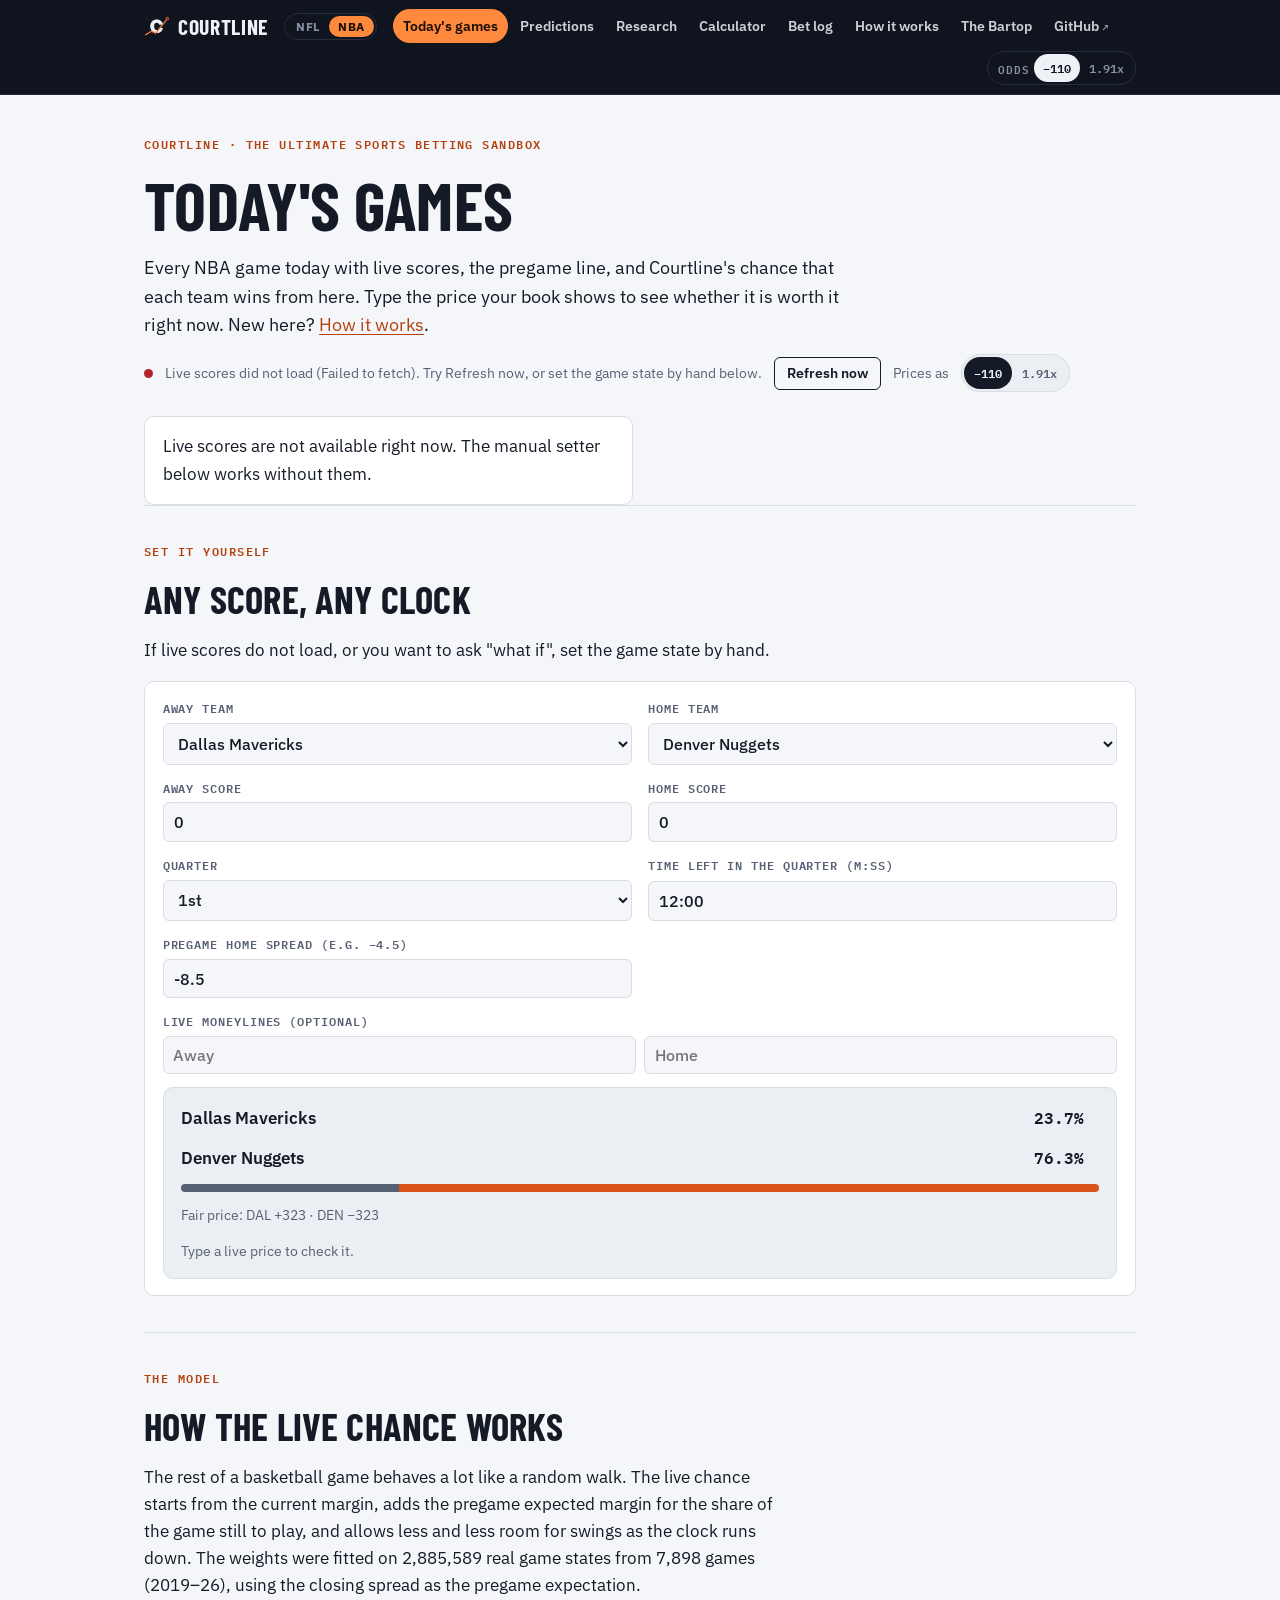
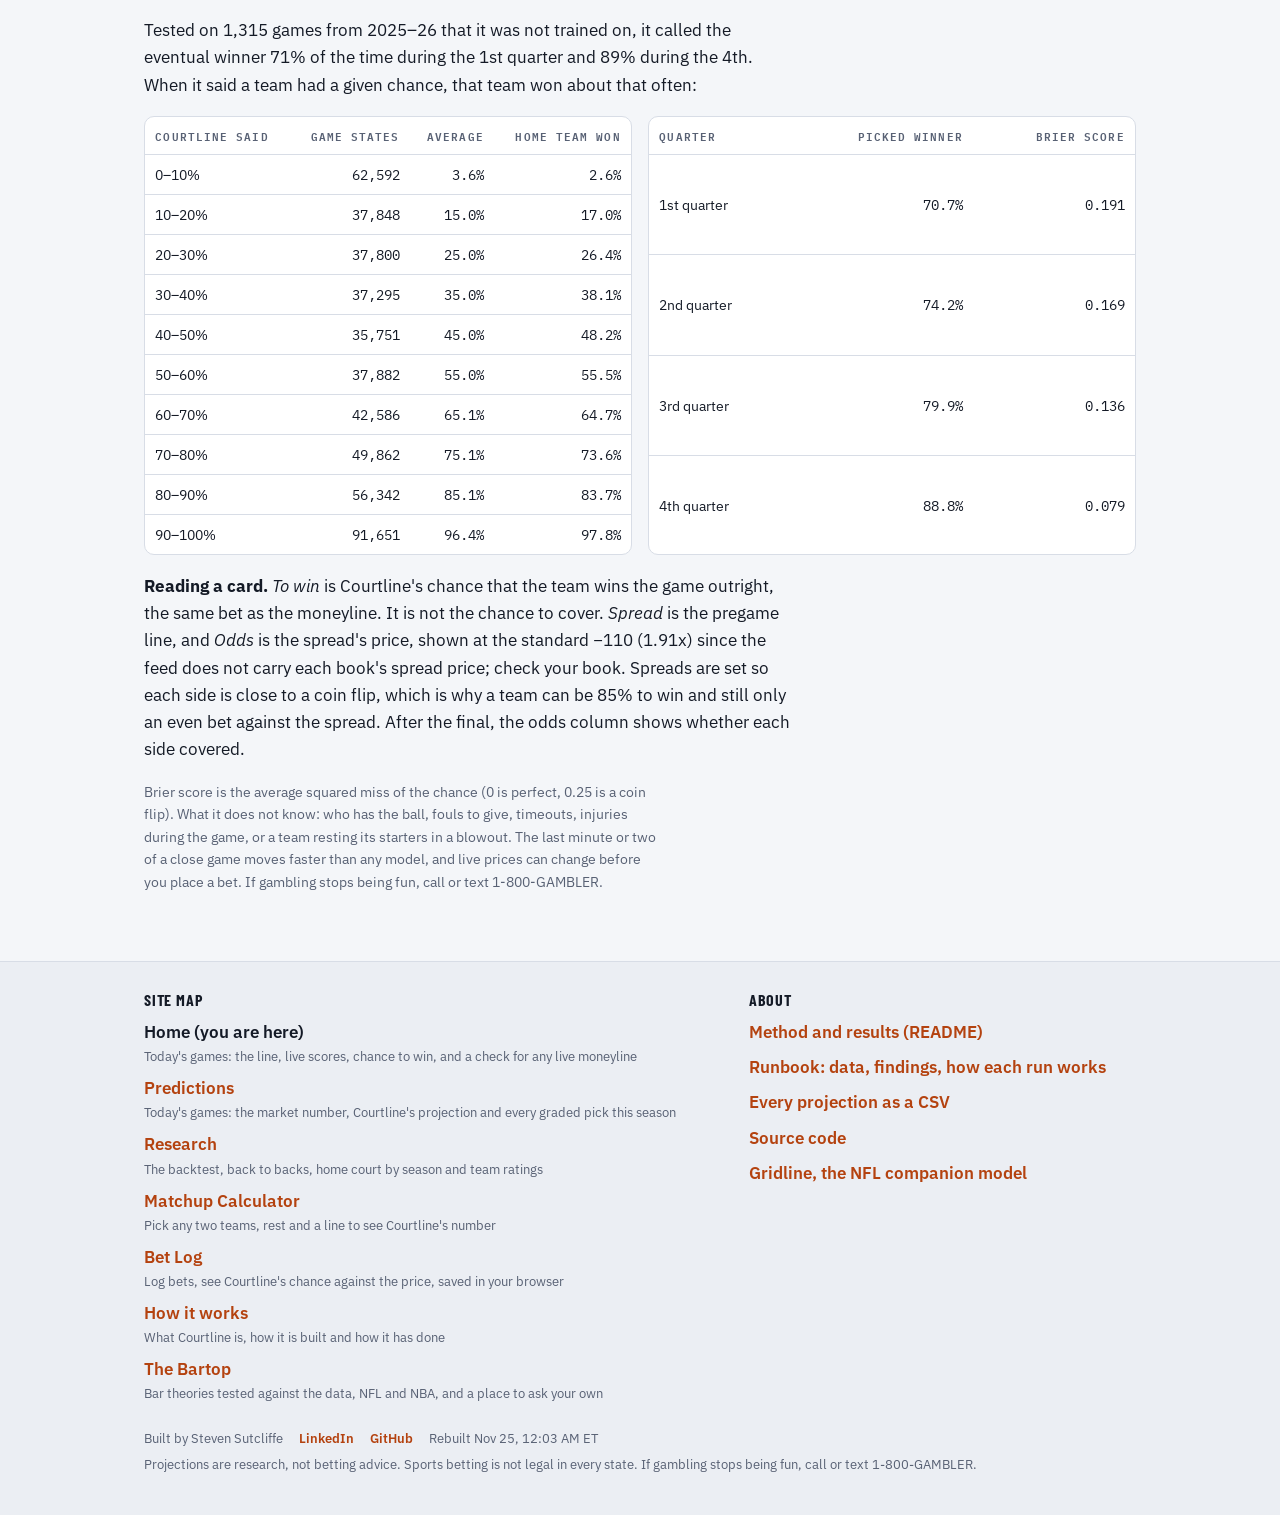
==== commit 9719d388: "NBA odds snapshot 2026-11-25_0502Z and site rebuild" ====
--- a/docs/index.html
+++ b/docs/index.html
@@ -94,7 +94,7 @@
 </main>
 <script>
 (function(){
-var D = {"live":{"a":0.08404,"b":0.13763,"d":0.002},"pregame":{"401909314":{"mu":-2.0,"src":"market","home":"ORL","away":"DET","hn":"Orlando Magic","an":"Detroit Pistons","home_rest":2,"away_rest":2,"spread":2.0,"total":213.5,"ml_home":110.0,"ml_away":-130.0,"tip":"2026-11-25T00:00:00+00:00"},"401909315":{"mu":-10.5,"src":"market","home":"WSH","away":"BOS","hn":"Washington Wizards","an":"Boston Celtics","home_rest":2,"away_rest":2,"spread":10.5,"total":217.5,"ml_home":350.0,"ml_away":-465.0,"tip":"2026-11-25T01:00:00+00:00"},"401909316":{"mu":8.5,"src":"market","home":"DEN","away":"DAL","hn":"Denver Nuggets","an":"Dallas Mavericks","home_rest":2,"away_rest":2,"spread":-8.5,"total":232.0,"ml_home":-330.0,"ml_away":265.0,"tip":"2026-11-25T03:00:00+00:00"},"401909317":{"mu":3.5,"src":"market","home":"PHI","away":"MIA","hn":"Philadelphia 76ers","an":"Miami Heat","home_rest":2,"away_rest":3,"spread":-3.5,"total":238.5,"ml_home":-159.0,"ml_away":131.0,"tip":"2026-11-25T22:00:00+00:00"},"401909318":{"mu":2.9,"src":"ratings","home":"CHA","away":"CHI","hn":"Charlotte Hornets","an":"Chicago Bulls","home_rest":2,"away_rest":2,"spread":null,"total":null,"ml_home":null,"ml_away":null,"tip":"2026-11-26T00:00:00+00:00"},"401909319":{"mu":5.5,"src":"market","home":"NY","away":"CLE","hn":"New York Knicks","an":"Cleveland Cavaliers","home_rest":3,"away_rest":2,"spread":-5.5,"total":220.5,"ml_home":-225.0,"ml_away":180.0,"tip":"2026-11-26T00:30:00+00:00"},"401909320":{"mu":3.0,"src":"market","home":"OKC","away":"MIN","hn":"Oklahoma City Thunder","an":"Minnesota Timberwolves","home_rest":2,"away_rest":2,"spread":-3.0,"total":224.0,"ml_home":-152.0,"ml_away":126.0,"tip":"2026-11-26T00:30:00+00:00"},"401909321":{"mu":7.6,"src":"ratings","home":"MEM","away":"LAC","hn":"Memphis Grizzlies","an":"LA Clippers","home_rest":2,"away_rest":2,"spread":null,"total":null,"ml_home":null,"ml_away":null,"tip":"2026-11-26T01:00:00+00:00"},"401909322":{"mu":3.0,"src":"ratings","home":"MIL","away":"BKN","hn":"Milwaukee Bucks","an":"Brooklyn Nets","home_rest":2,"away_rest":2,"spread":null,"total":null,"ml_home":null,"ml_away":null,"tip":"2026-11-26T01:00:00+00:00"},"401909323":{"mu":10.5,"src":"market","home":"HOU","away":"PHX","hn":"Houston Rockets","an":"Phoenix Suns","home_rest":2,"away_rest":2,"spread":-10.5,"total":223.5,"ml_home":-370.0,"ml_away":295.0,"tip":"2026-11-26T01:30:00+00:00"},"401909324":{"mu":8.3,"src":"ratings","home":"GS","away":"SAC","hn":"Golden State Warriors","an":"Sacramento Kings","home_rest":3,"away_rest":2,"spread":null,"total":null,"ml_home":null,"ml_away":null,"tip":"2026-11-26T03:00:00+00:00"},"401909325":{"mu":-4.5,"src":"market","home":"POR","away":"SA","hn":"Portland Trail Blazers","an":"San Antonio Spurs","home_rest":2,"away_rest":2,"spread":4.5,"total":238.5,"ml_home":136.0,"ml_away":-162.0,"tip":"2026-11-26T03:00:00+00:00"},"401909326":{"mu":5.5,"src":"market","home":"NY","away":"MIA","hn":"New York Knicks","an":"Miami Heat","home_rest":2,"away_rest":2,"spread":-5.5,"total":233.5,"ml_home":-185.0,"ml_away":154.0,"tip":"2026-11-28T00:00:00+00:00"},"401909327":{"mu":13.3,"src":"ratings","home":"DET","away":"MIL","hn":"Detroit Pistons","an":"Milwaukee Bucks","home_rest":3,"away_rest":2,"spread":null,"total":null,"ml_home":null,"ml_away":null,"tip":"2026-11-28T00:30:00+00:00"},"401909328":{"mu":-0.1,"src":"ratings","home":"IND","away":"PHI","hn":"Indiana Pacers","an":"Philadelphia 76ers","home_rest":4,"away_rest":2,"spread":null,"total":null,"ml_home":null,"ml_away":null,"tip":"2026-11-28T00:30:00+00:00"},"401909329":{"mu":10.1,"src":"ratings","home":"TOR","away":"BKN","hn":"Toronto Raptors","an":"Brooklyn Nets","home_rest":4,"away_rest":2,"spread":null,"total":null,"ml_home":null,"ml_away":null,"tip":"2026-11-28T00:30:00+00:00"},"401909330":{"mu":7.1,"src":"ratings","home":"BOS","away":"ATL","hn":"Boston Celtics","an":"Atlanta Hawks","home_rest":3,"away_rest":5,"spread":null,"total":null,"ml_home":null,"ml_away":null,"tip":"2026-11-28T01:00:00+00:00"}},"teams":[{"team":"SA","name":"San Antonio Spurs","ortg":116.1,"drtg":106.0},{"team":"BOS","name":"Boston Celtics","ortg":113.5,"drtg":106.3},{"team":"NY","name":"New York Knicks","ortg":113.8,"drtg":106.9},{"team":"MIN","name":"Minnesota Timberwolves","ortg":112.1,"drtg":106.4},{"team":"HOU","name":"Houston Rockets","ortg":117.3,"drtg":111.7},{"team":"LAL","name":"Los Angeles Lakers","ortg":115.0,"drtg":111.1},{"team":"POR","name":"Portland Trail Blazers","ortg":113.3,"drtg":109.5},{"team":"DET","name":"Detroit Pistons","ortg":113.2,"drtg":109.5},{"team":"OKC","name":"Oklahoma City Thunder","ortg":113.5,"drtg":110.4},{"team":"MIA","name":"Miami Heat","ortg":117.3,"drtg":114.8},{"team":"DEN","name":"Denver Nuggets","ortg":116.5,"drtg":114.3},{"team":"MEM","name":"Memphis Grizzlies","ortg":116.0,"drtg":113.8},{"team":"ATL","name":"Atlanta Hawks","ortg":111.3,"drtg":109.5},{"team":"PHX","name":"Phoenix Suns","ortg":113.2,"drtg":113.0},{"team":"CLE","name":"Cleveland Cavaliers","ortg":115.1,"drtg":115.0},{"team":"TOR","name":"Toronto Raptors","ortg":112.4,"drtg":113.0},{"team":"PHI","name":"Philadelphia 76ers","ortg":114.5,"drtg":115.2},{"team":"DAL","name":"Dallas Mavericks","ortg":111.4,"drtg":113.5},{"team":"ORL","name":"Orlando Magic","ortg":110.0,"drtg":112.4},{"team":"GS","name":"Golden State Warriors","ortg":110.4,"drtg":113.3},{"team":"CHA","name":"Charlotte Hornets","ortg":108.8,"drtg":112.5},{"team":"LAC","name":"LA Clippers","ortg":111.5,"drtg":115.3},{"team":"IND","name":"Indiana Pacers","ortg":110.7,"drtg":114.6},{"team":"CHI","name":"Chicago Bulls","ortg":111.4,"drtg":115.6},{"team":"UTAH","name":"Utah Jazz","ortg":108.4,"drtg":114.9},{"team":"WSH","name":"Washington Wizards","ortg":109.8,"drtg":116.2},{"team":"NO","name":"New Orleans Pelicans","ortg":110.3,"drtg":117.3},{"team":"MIL","name":"Milwaukee Bucks","ortg":109.5,"drtg":118.7},{"team":"SAC","name":"Sacramento Kings","ortg":108.2,"drtg":117.9},{"team":"BKN","name":"Brooklyn Nets","ortg":109.0,"drtg":118.7}],"rm":{"intercept":2.606837113722586,"d_net":0.8291810158440365,"h_b2b":-1.7690624429874264,"a_b2b":2.0724607373705157,"rest_diff":-0.009552036532222254}}, L = D.live, $ = function(i){return document.getElementById(i)};
+var D = {"live":{"a":0.08404,"b":0.13763,"d":0.002},"pregame":{"401909316":{"mu":8.5,"src":"market","home":"DEN","away":"DAL","hn":"Denver Nuggets","an":"Dallas Mavericks","home_rest":2,"away_rest":2,"spread":-8.5,"total":232.0,"ml_home":-330.0,"ml_away":265.0,"tip":"2026-11-25T03:00:00+00:00"},"401909317":{"mu":1.0,"src":"market","home":"PHI","away":"MIA","hn":"Philadelphia 76ers","an":"Miami Heat","home_rest":2,"away_rest":3,"spread":-1.0,"total":238.0,"ml_home":-115.0,"ml_away":-105.0,"tip":"2026-11-25T22:00:00+00:00"},"401909318":{"mu":3.5,"src":"market","home":"CHA","away":"CHI","hn":"Charlotte Hornets","an":"Chicago Bulls","home_rest":2,"away_rest":2,"spread":-3.5,"total":222.0,"ml_home":-156.0,"ml_away":132.0,"tip":"2026-11-26T00:00:00+00:00"},"401909319":{"mu":3.5,"src":"market","home":"NY","away":"CLE","hn":"New York Knicks","an":"Cleveland Cavaliers","home_rest":3,"away_rest":2,"spread":-3.5,"total":219.5,"ml_home":-157.0,"ml_away":135.0,"tip":"2026-11-26T00:30:00+00:00"},"401909320":{"mu":1.5,"src":"market","home":"OKC","away":"MIN","hn":"Oklahoma City Thunder","an":"Minnesota Timberwolves","home_rest":2,"away_rest":2,"spread":-1.5,"total":223.5,"ml_home":-120.0,"ml_away":102.0,"tip":"2026-11-26T00:30:00+00:00"},"401909321":{"mu":6.5,"src":"market","home":"MEM","away":"LAC","hn":"Memphis Grizzlies","an":"LA Clippers","home_rest":2,"away_rest":2,"spread":-6.5,"total":229.5,"ml_home":-250.0,"ml_away":210.0,"tip":"2026-11-26T01:00:00+00:00"},"401909322":{"mu":0.5,"src":"market","home":"MIL","away":"BKN","hn":"Milwaukee Bucks","an":"Brooklyn Nets","home_rest":2,"away_rest":2,"spread":-0.5,"total":231.0,"ml_home":-110.0,"ml_away":-106.0,"tip":"2026-11-26T01:00:00+00:00"},"401909323":{"mu":9.0,"src":"market","home":"HOU","away":"PHX","hn":"Houston Rockets","an":"Phoenix Suns","home_rest":2,"away_rest":2,"spread":-9.0,"total":224.0,"ml_home":-400.0,"ml_away":310.0,"tip":"2026-11-26T01:30:00+00:00"},"401909324":{"mu":6.0,"src":"market","home":"GS","away":"SAC","hn":"Golden State Warriors","an":"Sacramento Kings","home_rest":3,"away_rest":2,"spread":-6.0,"total":218.5,"ml_home":-241.0,"ml_away":200.0,"tip":"2026-11-26T03:00:00+00:00"},"401909325":{"mu":-3.0,"src":"market","home":"POR","away":"SA","hn":"Portland Trail Blazers","an":"San Antonio Spurs","home_rest":2,"away_rest":2,"spread":3.0,"total":225.5,"ml_home":130.0,"ml_away":-155.0,"tip":"2026-11-26T03:00:00+00:00"},"401909326":{"mu":5.5,"src":"market","home":"NY","away":"MIA","hn":"New York Knicks","an":"Miami Heat","home_rest":2,"away_rest":2,"spread":-5.5,"total":233.5,"ml_home":-185.0,"ml_away":154.0,"tip":"2026-11-28T00:00:00+00:00"},"401909327":{"mu":13.3,"src":"ratings","home":"DET","away":"MIL","hn":"Detroit Pistons","an":"Milwaukee Bucks","home_rest":3,"away_rest":2,"spread":null,"total":null,"ml_home":null,"ml_away":null,"tip":"2026-11-28T00:30:00+00:00"},"401909328":{"mu":-0.1,"src":"ratings","home":"IND","away":"PHI","hn":"Indiana Pacers","an":"Philadelphia 76ers","home_rest":4,"away_rest":2,"spread":null,"total":null,"ml_home":null,"ml_away":null,"tip":"2026-11-28T00:30:00+00:00"},"401909329":{"mu":10.1,"src":"ratings","home":"TOR","away":"BKN","hn":"Toronto Raptors","an":"Brooklyn Nets","home_rest":4,"away_rest":2,"spread":null,"total":null,"ml_home":null,"ml_away":null,"tip":"2026-11-28T00:30:00+00:00"},"401909330":{"mu":7.1,"src":"ratings","home":"BOS","away":"ATL","hn":"Boston Celtics","an":"Atlanta Hawks","home_rest":3,"away_rest":5,"spread":null,"total":null,"ml_home":null,"ml_away":null,"tip":"2026-11-28T01:00:00+00:00"},"401909331":{"mu":5.5,"src":"ratings","home":"MIN","away":"MEM","hn":"Minnesota Timberwolves","an":"Memphis Grizzlies","home_rest":2,"away_rest":2,"spread":null,"total":null,"ml_home":null,"ml_away":null,"tip":"2026-11-28T01:30:00+00:00"},"401909332":{"mu":4.5,"src":"ratings","home":"PHX","away":"DAL","hn":"Phoenix Suns","an":"Dallas Mavericks","home_rest":2,"away_rest":3,"spread":null,"total":null,"ml_home":null,"ml_away":null,"tip":"2026-11-28T02:00:00+00:00"},"401909333":{"mu":7.5,"src":"market","home":"SA","away":"LAL","hn":"San Antonio Spurs","an":"Los Angeles Lakers","home_rest":2,"away_rest":4,"spread":-7.5,"total":232.5,"ml_home":-245.0,"ml_away":200.0,"tip":"2026-11-28T02:30:00+00:00"},"401909334":{"mu":-4.6,"src":"ratings","home":"UTAH","away":"DEN","hn":"Utah Jazz","an":"Denver Nuggets","home_rest":4,"away_rest":3,"spread":null,"total":null,"ml_home":null,"ml_away":null,"tip":"2026-11-28T02:30:00+00:00"},"401909335":{"mu":5.3,"src":"ratings","home":"LAC","away":"NO","hn":"LA Clippers","an":"New Orleans Pelicans","home_rest":2,"away_rest":4,"spread":null,"total":null,"ml_home":null,"ml_away":null,"tip":"2026-11-28T02:30:00+00:00"},"401909336":{"mu":8.1,"src":"ratings","home":"POR","away":"GS","hn":"Portland Trail Blazers","an":"Golden State Warriors","home_rest":2,"away_rest":2,"spread":null,"total":null,"ml_home":null,"ml_away":null,"tip":"2026-11-28T02:30:00+00:00"}},"teams":[{"team":"SA","name":"San Antonio Spurs","ortg":116.1,"drtg":106.0},{"team":"BOS","name":"Boston Celtics","ortg":113.5,"drtg":106.3},{"team":"NY","name":"New York Knicks","ortg":113.8,"drtg":106.9},{"team":"MIN","name":"Minnesota Timberwolves","ortg":112.1,"drtg":106.4},{"team":"HOU","name":"Houston Rockets","ortg":117.3,"drtg":111.7},{"team":"LAL","name":"Los Angeles Lakers","ortg":115.0,"drtg":111.1},{"team":"POR","name":"Portland Trail Blazers","ortg":113.3,"drtg":109.5},{"team":"DET","name":"Detroit Pistons","ortg":113.2,"drtg":109.5},{"team":"OKC","name":"Oklahoma City Thunder","ortg":113.5,"drtg":110.4},{"team":"MIA","name":"Miami Heat","ortg":117.3,"drtg":114.8},{"team":"DEN","name":"Denver Nuggets","ortg":116.5,"drtg":114.3},{"team":"MEM","name":"Memphis Grizzlies","ortg":116.0,"drtg":113.8},{"team":"ATL","name":"Atlanta Hawks","ortg":111.3,"drtg":109.5},{"team":"PHX","name":"Phoenix Suns","ortg":113.2,"drtg":113.0},{"team":"CLE","name":"Cleveland Cavaliers","ortg":115.1,"drtg":115.0},{"team":"TOR","name":"Toronto Raptors","ortg":112.4,"drtg":113.0},{"team":"PHI","name":"Philadelphia 76ers","ortg":114.5,"drtg":115.2},{"team":"DAL","name":"Dallas Mavericks","ortg":111.4,"drtg":113.5},{"team":"ORL","name":"Orlando Magic","ortg":110.0,"drtg":112.4},{"team":"GS","name":"Golden State Warriors","ortg":110.4,"drtg":113.3},{"team":"CHA","name":"Charlotte Hornets","ortg":108.8,"drtg":112.5},{"team":"LAC","name":"LA Clippers","ortg":111.5,"drtg":115.3},{"team":"IND","name":"Indiana Pacers","ortg":110.7,"drtg":114.6},{"team":"CHI","name":"Chicago Bulls","ortg":111.4,"drtg":115.6},{"team":"UTAH","name":"Utah Jazz","ortg":108.4,"drtg":114.9},{"team":"WSH","name":"Washington Wizards","ortg":109.8,"drtg":116.2},{"team":"NO","name":"New Orleans Pelicans","ortg":110.3,"drtg":117.3},{"team":"MIL","name":"Milwaukee Bucks","ortg":109.5,"drtg":118.7},{"team":"SAC","name":"Sacramento Kings","ortg":108.2,"drtg":117.9},{"team":"BKN","name":"Brooklyn Nets","ortg":109.0,"drtg":118.7}],"rm":{"intercept":2.6068371137225896,"d_net":0.8291810158440359,"h_b2b":-1.7690624429873831,"a_b2b":2.072460737370467,"rest_diff":-0.009552036532207443}}, L = D.live, $ = function(i){return document.getElementById(i)};
 var URL_ = "https://site.api.espn.com/apis/site/v2/sports/basketball/nba/scoreboard";
 var T = {}; D.teams.forEach(function(t){ T[t.team] = t; });
 function esc(s){ return String(s == null ? "" : s).replace(/[&<>"']/g, function(c){ return {"&":"&amp;","<":"&lt;",">":"&gt;",'"':"&quot;","'":"&#39;"}[c]; }); }
@@ -245,6 +245,6 @@
 manual(); load(); start();
 })();
 </script>
-<footer class="cl-map"><div class="cl-in"><nav aria-label="Site map"><h2>Site map</h2><ul><li><span class="here">Home (you are here)</span><span class="d">Today&#x27;s games: the line, live scores, chance to win, and a check for any live moneyline</span></li><li><a href="predictions.html">Predictions</a><span class="d">Today&#x27;s games: the market number, Courtline&#x27;s projection and every graded pick this season</span></li><li><a href="research.html">Research</a><span class="d">The backtest, back to backs, home court by season and team ratings</span></li><li><a href="calculator.html">Matchup Calculator</a><span class="d">Pick any two teams, rest and a line to see Courtline&#x27;s number</span></li><li><a href="bet-log.html">Bet Log</a><span class="d">Log bets, see Courtline&#x27;s chance against the price, saved in your browser</span></li><li><a href="how-it-works.html">How it works</a><span class="d">What Courtline is, how it is built and how it has done</span></li><li><a href="bartop.html">The Bartop</a><span class="d">Bar theories tested against the data, NFL and NBA, and a place to ask your own</span></li></ul></nav><nav aria-label="About Courtline"><h2>About</h2><ul><li><a href="https://github.com/stevopotpie/courtline#readme">Method and results (README)</a></li><li><a href="https://github.com/stevopotpie/courtline/blob/main/RUNBOOK.md">Runbook: data, findings, how each run works</a></li><li><a href="https://github.com/stevopotpie/courtline/blob/main/data/predictions.csv">Every projection as a CSV</a></li><li><a href="https://github.com/stevopotpie/courtline">Source code</a></li><li><a href="https://stevopotpie.github.io/gridline/">Gridline, the NFL companion model</a></li></ul></nav><div class="foot"><span>Built by Steven Sutcliffe</span><a href="https://www.linkedin.com/in/steven-sutcliffe/">LinkedIn</a><a href="https://github.com/stevopotpie">GitHub</a><span>Rebuilt Nov 24, 8:25 PM ET</span><span>Projections are research, not betting advice. Sports betting is not legal in every state. If gambling stops being fun, call or text 1-800-GAMBLER.</span></div></div></footer>
+<footer class="cl-map"><div class="cl-in"><nav aria-label="Site map"><h2>Site map</h2><ul><li><span class="here">Home (you are here)</span><span class="d">Today&#x27;s games: the line, live scores, chance to win, and a check for any live moneyline</span></li><li><a href="predictions.html">Predictions</a><span class="d">Today&#x27;s games: the market number, Courtline&#x27;s projection and every graded pick this season</span></li><li><a href="research.html">Research</a><span class="d">The backtest, back to backs, home court by season and team ratings</span></li><li><a href="calculator.html">Matchup Calculator</a><span class="d">Pick any two teams, rest and a line to see Courtline&#x27;s number</span></li><li><a href="bet-log.html">Bet Log</a><span class="d">Log bets, see Courtline&#x27;s chance against the price, saved in your browser</span></li><li><a href="how-it-works.html">How it works</a><span class="d">What Courtline is, how it is built and how it has done</span></li><li><a href="bartop.html">The Bartop</a><span class="d">Bar theories tested against the data, NFL and NBA, and a place to ask your own</span></li></ul></nav><nav aria-label="About Courtline"><h2>About</h2><ul><li><a href="https://github.com/stevopotpie/courtline#readme">Method and results (README)</a></li><li><a href="https://github.com/stevopotpie/courtline/blob/main/RUNBOOK.md">Runbook: data, findings, how each run works</a></li><li><a href="https://github.com/stevopotpie/courtline/blob/main/data/predictions.csv">Every projection as a CSV</a></li><li><a href="https://github.com/stevopotpie/courtline">Source code</a></li><li><a href="https://stevopotpie.github.io/gridline/">Gridline, the NFL companion model</a></li></ul></nav><div class="foot"><span>Built by Steven Sutcliffe</span><a href="https://www.linkedin.com/in/steven-sutcliffe/">LinkedIn</a><a href="https://github.com/stevopotpie">GitHub</a><span>Rebuilt Nov 25, 12:03 AM ET</span><span>Projections are research, not betting advice. Sports betting is not legal in every state. If gambling stops being fun, call or text 1-800-GAMBLER.</span></div></div></footer>
 </body>
 </html>
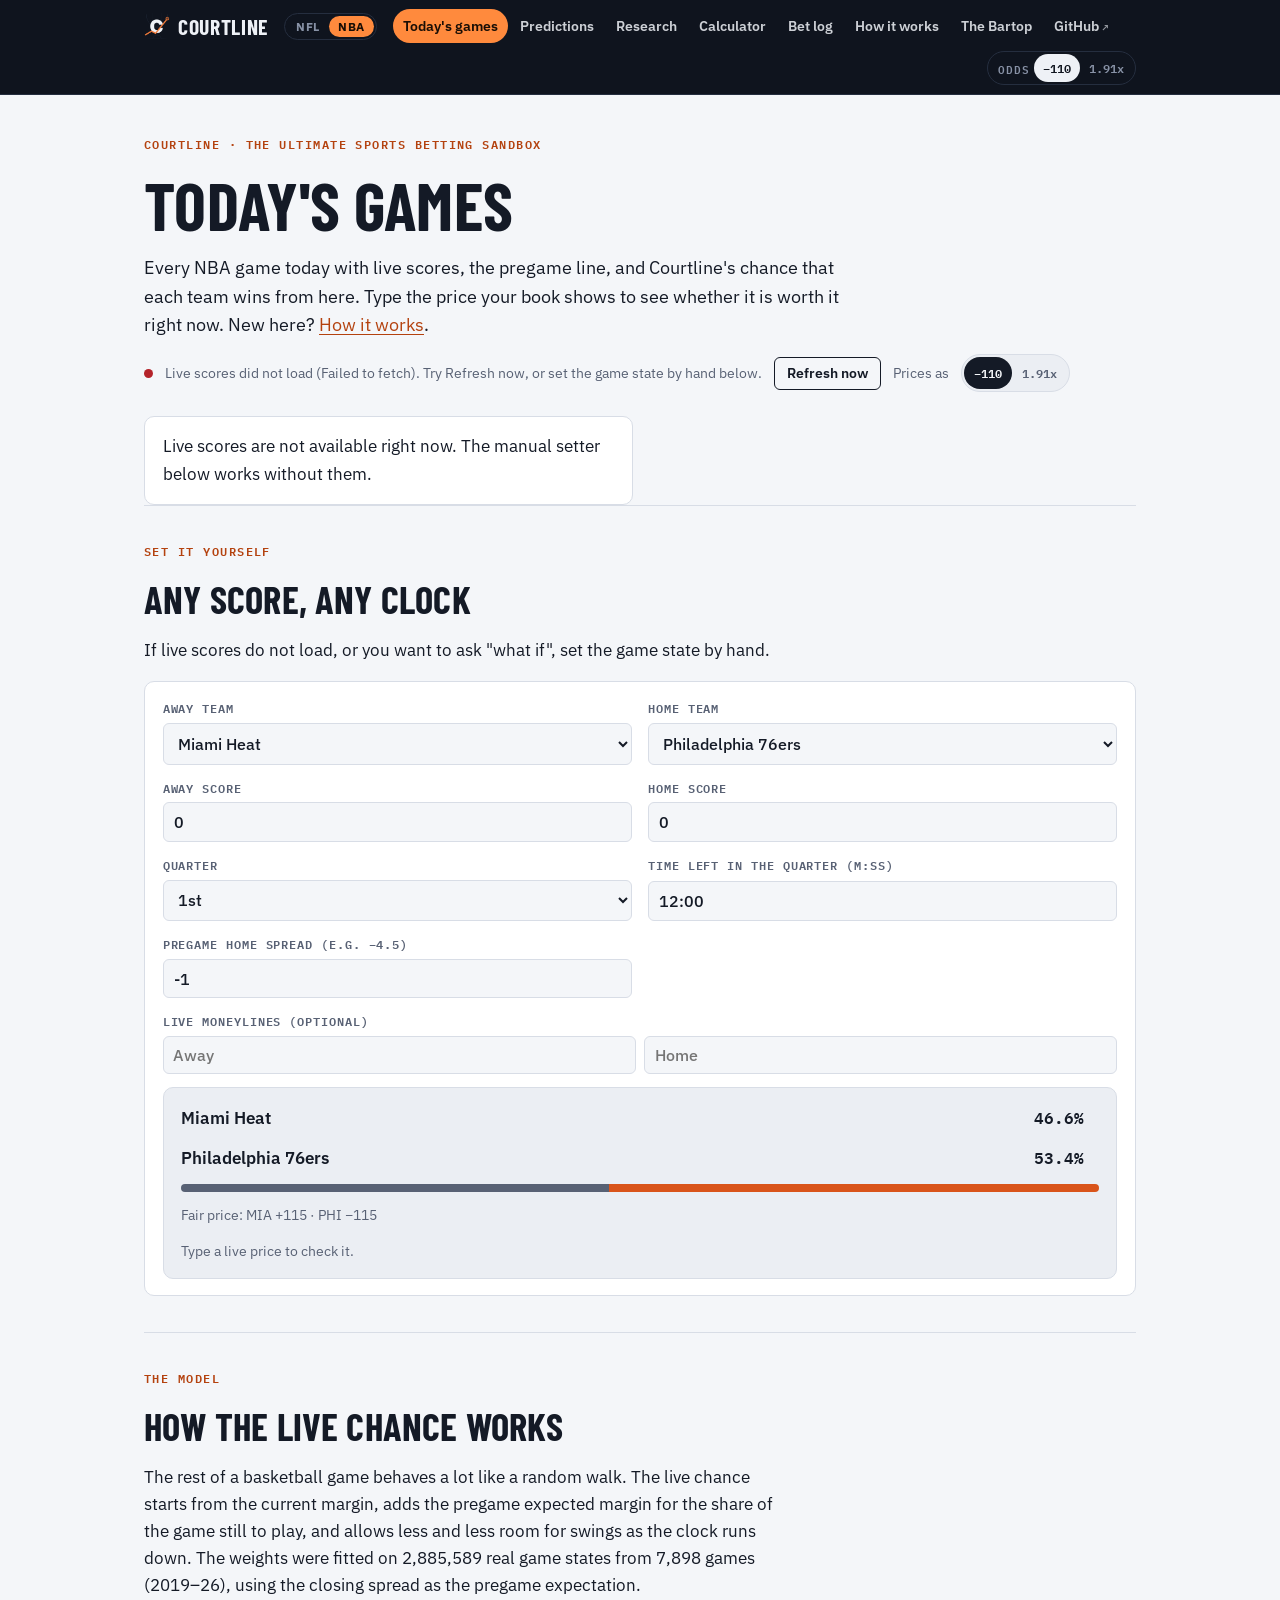
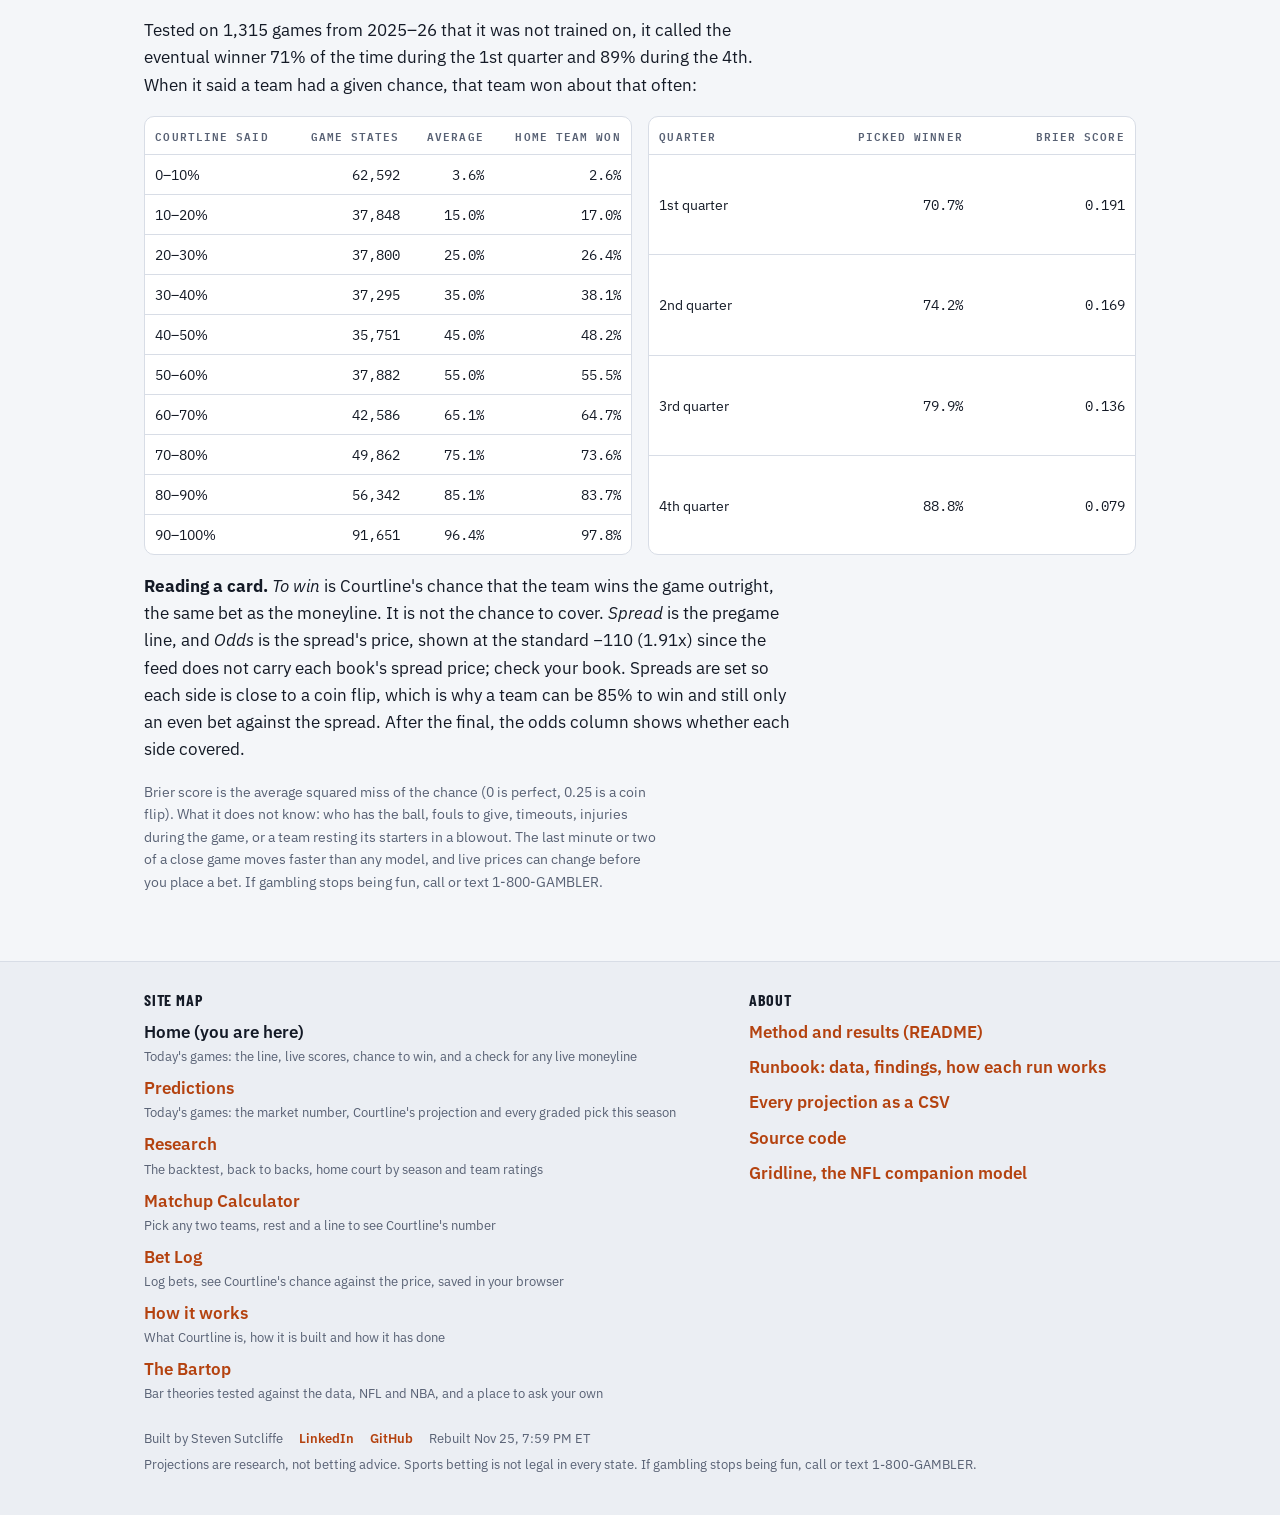
==== commit e209c81e: "Site rebuild 2026-11-26_0101Z" ====
--- a/docs/index.html
+++ b/docs/index.html
@@ -94,7 +94,7 @@
 </main>
 <script>
 (function(){
-var D = {"live":{"a":0.08404,"b":0.13763,"d":0.002},"pregame":{"401909316":{"mu":8.5,"src":"market","home":"DEN","away":"DAL","hn":"Denver Nuggets","an":"Dallas Mavericks","home_rest":2,"away_rest":2,"spread":-8.5,"total":232.0,"ml_home":-330.0,"ml_away":265.0,"tip":"2026-11-25T03:00:00+00:00"},"401909317":{"mu":1.0,"src":"market","home":"PHI","away":"MIA","hn":"Philadelphia 76ers","an":"Miami Heat","home_rest":2,"away_rest":3,"spread":-1.0,"total":238.0,"ml_home":-115.0,"ml_away":-105.0,"tip":"2026-11-25T22:00:00+00:00"},"401909318":{"mu":3.5,"src":"market","home":"CHA","away":"CHI","hn":"Charlotte Hornets","an":"Chicago Bulls","home_rest":2,"away_rest":2,"spread":-3.5,"total":222.0,"ml_home":-156.0,"ml_away":132.0,"tip":"2026-11-26T00:00:00+00:00"},"401909319":{"mu":3.5,"src":"market","home":"NY","away":"CLE","hn":"New York Knicks","an":"Cleveland Cavaliers","home_rest":3,"away_rest":2,"spread":-3.5,"total":219.5,"ml_home":-157.0,"ml_away":135.0,"tip":"2026-11-26T00:30:00+00:00"},"401909320":{"mu":1.5,"src":"market","home":"OKC","away":"MIN","hn":"Oklahoma City Thunder","an":"Minnesota Timberwolves","home_rest":2,"away_rest":2,"spread":-1.5,"total":223.5,"ml_home":-120.0,"ml_away":102.0,"tip":"2026-11-26T00:30:00+00:00"},"401909321":{"mu":6.5,"src":"market","home":"MEM","away":"LAC","hn":"Memphis Grizzlies","an":"LA Clippers","home_rest":2,"away_rest":2,"spread":-6.5,"total":229.5,"ml_home":-250.0,"ml_away":210.0,"tip":"2026-11-26T01:00:00+00:00"},"401909322":{"mu":0.5,"src":"market","home":"MIL","away":"BKN","hn":"Milwaukee Bucks","an":"Brooklyn Nets","home_rest":2,"away_rest":2,"spread":-0.5,"total":231.0,"ml_home":-110.0,"ml_away":-106.0,"tip":"2026-11-26T01:00:00+00:00"},"401909323":{"mu":9.0,"src":"market","home":"HOU","away":"PHX","hn":"Houston Rockets","an":"Phoenix Suns","home_rest":2,"away_rest":2,"spread":-9.0,"total":224.0,"ml_home":-400.0,"ml_away":310.0,"tip":"2026-11-26T01:30:00+00:00"},"401909324":{"mu":6.0,"src":"market","home":"GS","away":"SAC","hn":"Golden State Warriors","an":"Sacramento Kings","home_rest":3,"away_rest":2,"spread":-6.0,"total":218.5,"ml_home":-241.0,"ml_away":200.0,"tip":"2026-11-26T03:00:00+00:00"},"401909325":{"mu":-3.0,"src":"market","home":"POR","away":"SA","hn":"Portland Trail Blazers","an":"San Antonio Spurs","home_rest":2,"away_rest":2,"spread":3.0,"total":225.5,"ml_home":130.0,"ml_away":-155.0,"tip":"2026-11-26T03:00:00+00:00"},"401909326":{"mu":5.5,"src":"market","home":"NY","away":"MIA","hn":"New York Knicks","an":"Miami Heat","home_rest":2,"away_rest":2,"spread":-5.5,"total":233.5,"ml_home":-185.0,"ml_away":154.0,"tip":"2026-11-28T00:00:00+00:00"},"401909327":{"mu":13.3,"src":"ratings","home":"DET","away":"MIL","hn":"Detroit Pistons","an":"Milwaukee Bucks","home_rest":3,"away_rest":2,"spread":null,"total":null,"ml_home":null,"ml_away":null,"tip":"2026-11-28T00:30:00+00:00"},"401909328":{"mu":-0.1,"src":"ratings","home":"IND","away":"PHI","hn":"Indiana Pacers","an":"Philadelphia 76ers","home_rest":4,"away_rest":2,"spread":null,"total":null,"ml_home":null,"ml_away":null,"tip":"2026-11-28T00:30:00+00:00"},"401909329":{"mu":10.1,"src":"ratings","home":"TOR","away":"BKN","hn":"Toronto Raptors","an":"Brooklyn Nets","home_rest":4,"away_rest":2,"spread":null,"total":null,"ml_home":null,"ml_away":null,"tip":"2026-11-28T00:30:00+00:00"},"401909330":{"mu":7.1,"src":"ratings","home":"BOS","away":"ATL","hn":"Boston Celtics","an":"Atlanta Hawks","home_rest":3,"away_rest":5,"spread":null,"total":null,"ml_home":null,"ml_away":null,"tip":"2026-11-28T01:00:00+00:00"},"401909331":{"mu":5.5,"src":"ratings","home":"MIN","away":"MEM","hn":"Minnesota Timberwolves","an":"Memphis Grizzlies","home_rest":2,"away_rest":2,"spread":null,"total":null,"ml_home":null,"ml_away":null,"tip":"2026-11-28T01:30:00+00:00"},"401909332":{"mu":4.5,"src":"ratings","home":"PHX","away":"DAL","hn":"Phoenix Suns","an":"Dallas Mavericks","home_rest":2,"away_rest":3,"spread":null,"total":null,"ml_home":null,"ml_away":null,"tip":"2026-11-28T02:00:00+00:00"},"401909333":{"mu":7.5,"src":"market","home":"SA","away":"LAL","hn":"San Antonio Spurs","an":"Los Angeles Lakers","home_rest":2,"away_rest":4,"spread":-7.5,"total":232.5,"ml_home":-245.0,"ml_away":200.0,"tip":"2026-11-28T02:30:00+00:00"},"401909334":{"mu":-4.6,"src":"ratings","home":"UTAH","away":"DEN","hn":"Utah Jazz","an":"Denver Nuggets","home_rest":4,"away_rest":3,"spread":null,"total":null,"ml_home":null,"ml_away":null,"tip":"2026-11-28T02:30:00+00:00"},"401909335":{"mu":5.3,"src":"ratings","home":"LAC","away":"NO","hn":"LA Clippers","an":"New Orleans Pelicans","home_rest":2,"away_rest":4,"spread":null,"total":null,"ml_home":null,"ml_away":null,"tip":"2026-11-28T02:30:00+00:00"},"401909336":{"mu":8.1,"src":"ratings","home":"POR","away":"GS","hn":"Portland Trail Blazers","an":"Golden State Warriors","home_rest":2,"away_rest":2,"spread":null,"total":null,"ml_home":null,"ml_away":null,"tip":"2026-11-28T02:30:00+00:00"}},"teams":[{"team":"SA","name":"San Antonio Spurs","ortg":116.1,"drtg":106.0},{"team":"BOS","name":"Boston Celtics","ortg":113.5,"drtg":106.3},{"team":"NY","name":"New York Knicks","ortg":113.8,"drtg":106.9},{"team":"MIN","name":"Minnesota Timberwolves","ortg":112.1,"drtg":106.4},{"team":"HOU","name":"Houston Rockets","ortg":117.3,"drtg":111.7},{"team":"LAL","name":"Los Angeles Lakers","ortg":115.0,"drtg":111.1},{"team":"POR","name":"Portland Trail Blazers","ortg":113.3,"drtg":109.5},{"team":"DET","name":"Detroit Pistons","ortg":113.2,"drtg":109.5},{"team":"OKC","name":"Oklahoma City Thunder","ortg":113.5,"drtg":110.4},{"team":"MIA","name":"Miami Heat","ortg":117.3,"drtg":114.8},{"team":"DEN","name":"Denver Nuggets","ortg":116.5,"drtg":114.3},{"team":"MEM","name":"Memphis Grizzlies","ortg":116.0,"drtg":113.8},{"team":"ATL","name":"Atlanta Hawks","ortg":111.3,"drtg":109.5},{"team":"PHX","name":"Phoenix Suns","ortg":113.2,"drtg":113.0},{"team":"CLE","name":"Cleveland Cavaliers","ortg":115.1,"drtg":115.0},{"team":"TOR","name":"Toronto Raptors","ortg":112.4,"drtg":113.0},{"team":"PHI","name":"Philadelphia 76ers","ortg":114.5,"drtg":115.2},{"team":"DAL","name":"Dallas Mavericks","ortg":111.4,"drtg":113.5},{"team":"ORL","name":"Orlando Magic","ortg":110.0,"drtg":112.4},{"team":"GS","name":"Golden State Warriors","ortg":110.4,"drtg":113.3},{"team":"CHA","name":"Charlotte Hornets","ortg":108.8,"drtg":112.5},{"team":"LAC","name":"LA Clippers","ortg":111.5,"drtg":115.3},{"team":"IND","name":"Indiana Pacers","ortg":110.7,"drtg":114.6},{"team":"CHI","name":"Chicago Bulls","ortg":111.4,"drtg":115.6},{"team":"UTAH","name":"Utah Jazz","ortg":108.4,"drtg":114.9},{"team":"WSH","name":"Washington Wizards","ortg":109.8,"drtg":116.2},{"team":"NO","name":"New Orleans Pelicans","ortg":110.3,"drtg":117.3},{"team":"MIL","name":"Milwaukee Bucks","ortg":109.5,"drtg":118.7},{"team":"SAC","name":"Sacramento Kings","ortg":108.2,"drtg":117.9},{"team":"BKN","name":"Brooklyn Nets","ortg":109.0,"drtg":118.7}],"rm":{"intercept":2.6068371137225896,"d_net":0.8291810158440359,"h_b2b":-1.7690624429873831,"a_b2b":2.072460737370467,"rest_diff":-0.009552036532207443}}, L = D.live, $ = function(i){return document.getElementById(i)};
+var D = {"live":{"a":0.08404,"b":0.13763,"d":0.002},"pregame":{"401909317":{"mu":1.0,"src":"market","home":"PHI","away":"MIA","hn":"Philadelphia 76ers","an":"Miami Heat","home_rest":2,"away_rest":3,"spread":-1.0,"total":238.0,"ml_home":-115.0,"ml_away":-105.0,"tip":"2026-11-25T22:00:00+00:00"},"401909318":{"mu":3.5,"src":"market","home":"CHA","away":"CHI","hn":"Charlotte Hornets","an":"Chicago Bulls","home_rest":2,"away_rest":2,"spread":-3.5,"total":222.0,"ml_home":-156.0,"ml_away":132.0,"tip":"2026-11-26T00:00:00+00:00"},"401909319":{"mu":3.5,"src":"market","home":"NY","away":"CLE","hn":"New York Knicks","an":"Cleveland Cavaliers","home_rest":3,"away_rest":2,"spread":-3.5,"total":219.5,"ml_home":-157.0,"ml_away":135.0,"tip":"2026-11-26T00:30:00+00:00"},"401909320":{"mu":1.5,"src":"market","home":"OKC","away":"MIN","hn":"Oklahoma City Thunder","an":"Minnesota Timberwolves","home_rest":2,"away_rest":2,"spread":-1.5,"total":223.5,"ml_home":-120.0,"ml_away":102.0,"tip":"2026-11-26T00:30:00+00:00"},"401909321":{"mu":6.5,"src":"market","home":"MEM","away":"LAC","hn":"Memphis Grizzlies","an":"LA Clippers","home_rest":2,"away_rest":2,"spread":-6.5,"total":229.5,"ml_home":-250.0,"ml_away":210.0,"tip":"2026-11-26T01:00:00+00:00"},"401909322":{"mu":0.5,"src":"market","home":"MIL","away":"BKN","hn":"Milwaukee Bucks","an":"Brooklyn Nets","home_rest":2,"away_rest":2,"spread":-0.5,"total":231.0,"ml_home":-110.0,"ml_away":-106.0,"tip":"2026-11-26T01:00:00+00:00"},"401909323":{"mu":9.0,"src":"market","home":"HOU","away":"PHX","hn":"Houston Rockets","an":"Phoenix Suns","home_rest":2,"away_rest":2,"spread":-9.0,"total":224.0,"ml_home":-400.0,"ml_away":310.0,"tip":"2026-11-26T01:30:00+00:00"},"401909324":{"mu":6.0,"src":"market","home":"GS","away":"SAC","hn":"Golden State Warriors","an":"Sacramento Kings","home_rest":3,"away_rest":2,"spread":-6.0,"total":218.5,"ml_home":-241.0,"ml_away":200.0,"tip":"2026-11-26T03:00:00+00:00"},"401909325":{"mu":-3.0,"src":"market","home":"POR","away":"SA","hn":"Portland Trail Blazers","an":"San Antonio Spurs","home_rest":2,"away_rest":2,"spread":3.0,"total":225.5,"ml_home":130.0,"ml_away":-155.0,"tip":"2026-11-26T03:00:00+00:00"},"401909326":{"mu":5.5,"src":"market","home":"NY","away":"MIA","hn":"New York Knicks","an":"Miami Heat","home_rest":2,"away_rest":2,"spread":-5.5,"total":233.5,"ml_home":-185.0,"ml_away":154.0,"tip":"2026-11-28T00:00:00+00:00"},"401909327":{"mu":14.0,"src":"ratings","home":"DET","away":"MIL","hn":"Detroit Pistons","an":"Milwaukee Bucks","home_rest":3,"away_rest":2,"spread":null,"total":null,"ml_home":null,"ml_away":null,"tip":"2026-11-28T00:30:00+00:00"},"401909328":{"mu":-0.1,"src":"ratings","home":"IND","away":"PHI","hn":"Indiana Pacers","an":"Philadelphia 76ers","home_rest":4,"away_rest":2,"spread":null,"total":null,"ml_home":null,"ml_away":null,"tip":"2026-11-28T00:30:00+00:00"},"401909329":{"mu":10.1,"src":"ratings","home":"TOR","away":"BKN","hn":"Toronto Raptors","an":"Brooklyn Nets","home_rest":4,"away_rest":2,"spread":null,"total":null,"ml_home":null,"ml_away":null,"tip":"2026-11-28T00:30:00+00:00"},"401909330":{"mu":7.4,"src":"ratings","home":"BOS","away":"ATL","hn":"Boston Celtics","an":"Atlanta Hawks","home_rest":3,"away_rest":5,"spread":null,"total":null,"ml_home":null,"ml_away":null,"tip":"2026-11-28T01:00:00+00:00"},"401909331":{"mu":5.5,"src":"ratings","home":"MIN","away":"MEM","hn":"Minnesota Timberwolves","an":"Memphis Grizzlies","home_rest":2,"away_rest":2,"spread":null,"total":null,"ml_home":null,"ml_away":null,"tip":"2026-11-28T01:30:00+00:00"},"401909332":{"mu":3.5,"src":"ratings","home":"PHX","away":"DAL","hn":"Phoenix Suns","an":"Dallas Mavericks","home_rest":2,"away_rest":3,"spread":null,"total":null,"ml_home":null,"ml_away":null,"tip":"2026-11-28T02:00:00+00:00"},"401909333":{"mu":7.5,"src":"market","home":"SA","away":"LAL","hn":"San Antonio Spurs","an":"Los Angeles Lakers","home_rest":2,"away_rest":4,"spread":-7.5,"total":232.5,"ml_home":-245.0,"ml_away":200.0,"tip":"2026-11-28T02:30:00+00:00"},"401909334":{"mu":-3.7,"src":"ratings","home":"UTAH","away":"DEN","hn":"Utah Jazz","an":"Denver Nuggets","home_rest":4,"away_rest":3,"spread":null,"total":null,"ml_home":null,"ml_away":null,"tip":"2026-11-28T02:30:00+00:00"},"401909335":{"mu":5.3,"src":"ratings","home":"LAC","away":"NO","hn":"LA Clippers","an":"New Orleans Pelicans","home_rest":2,"away_rest":4,"spread":null,"total":null,"ml_home":null,"ml_away":null,"tip":"2026-11-28T02:30:00+00:00"},"401909336":{"mu":8.1,"src":"ratings","home":"POR","away":"GS","hn":"Portland Trail Blazers","an":"Golden State Warriors","home_rest":2,"away_rest":2,"spread":null,"total":null,"ml_home":null,"ml_away":null,"tip":"2026-11-28T02:30:00+00:00"},"401910046":{"mu":-0.2,"src":"ratings","home":"WSH","away":"ORL","hn":"Washington Wizards","an":"Orlando Magic","home_rest":4,"away_rest":4,"spread":null,"total":null,"ml_home":null,"ml_away":null,"tip":"2026-11-28T22:00:00+00:00"},"401910047":{"mu":9.6,"src":"ratings","home":"CHA","away":"BKN","hn":"Charlotte Hornets","an":"Brooklyn Nets","home_rest":3,"away_rest":1,"spread":null,"total":null,"ml_home":null,"ml_away":null,"tip":"2026-11-28T23:00:00+00:00"}},"teams":[{"team":"SA","name":"San Antonio Spurs","ortg":116.1,"drtg":106.0},{"team":"BOS","name":"Boston Celtics","ortg":114.1,"drtg":106.5},{"team":"NY","name":"New York Knicks","ortg":113.8,"drtg":106.9},{"team":"MIN","name":"Minnesota Timberwolves","ortg":112.1,"drtg":106.4},{"team":"HOU","name":"Houston Rockets","ortg":117.3,"drtg":111.7},{"team":"DET","name":"Detroit Pistons","ortg":113.0,"drtg":108.4},{"team":"LAL","name":"Los Angeles Lakers","ortg":115.0,"drtg":111.1},{"team":"POR","name":"Portland Trail Blazers","ortg":113.3,"drtg":109.5},{"team":"OKC","name":"Oklahoma City Thunder","ortg":113.5,"drtg":110.4},{"team":"MIA","name":"Miami Heat","ortg":117.3,"drtg":114.8},{"team":"MEM","name":"Memphis Grizzlies","ortg":116.0,"drtg":113.8},{"team":"ATL","name":"Atlanta Hawks","ortg":111.3,"drtg":109.5},{"team":"DEN","name":"Denver Nuggets","ortg":115.5,"drtg":114.4},{"team":"PHX","name":"Phoenix Suns","ortg":113.2,"drtg":113.0},{"team":"CLE","name":"Cleveland Cavaliers","ortg":115.1,"drtg":115.0},{"team":"TOR","name":"Toronto Raptors","ortg":112.4,"drtg":113.0},{"team":"PHI","name":"Philadelphia 76ers","ortg":114.5,"drtg":115.2},{"team":"DAL","name":"Dallas Mavericks","ortg":111.7,"drtg":112.6},{"team":"GS","name":"Golden State Warriors","ortg":110.4,"drtg":113.3},{"team":"ORL","name":"Orlando Magic","ortg":108.9,"drtg":112.3},{"team":"CHA","name":"Charlotte Hornets","ortg":108.8,"drtg":112.5},{"team":"LAC","name":"LA Clippers","ortg":111.5,"drtg":115.3},{"team":"IND","name":"Indiana Pacers","ortg":110.7,"drtg":114.6},{"team":"CHI","name":"Chicago Bulls","ortg":111.4,"drtg":115.6},{"team":"UTAH","name":"Utah Jazz","ortg":108.4,"drtg":114.9},{"team":"WSH","name":"Washington Wizards","ortg":109.9,"drtg":116.7},{"team":"NO","name":"New Orleans Pelicans","ortg":110.3,"drtg":117.3},{"team":"MIL","name":"Milwaukee Bucks","ortg":109.5,"drtg":118.7},{"team":"SAC","name":"Sacramento Kings","ortg":108.2,"drtg":117.9},{"team":"BKN","name":"Brooklyn Nets","ortg":109.0,"drtg":118.7}],"rm":{"intercept":2.606837113722586,"d_net":0.8291810158440365,"h_b2b":-1.7690624429874264,"a_b2b":2.0724607373705157,"rest_diff":-0.009552036532222254}}, L = D.live, $ = function(i){return document.getElementById(i)};
 var URL_ = "https://site.api.espn.com/apis/site/v2/sports/basketball/nba/scoreboard";
 var T = {}; D.teams.forEach(function(t){ T[t.team] = t; });
 function esc(s){ return String(s == null ? "" : s).replace(/[&<>"']/g, function(c){ return {"&":"&amp;","<":"&lt;",">":"&gt;",'"':"&quot;","'":"&#39;"}[c]; }); }
@@ -245,6 +245,6 @@
 manual(); load(); start();
 })();
 </script>
-<footer class="cl-map"><div class="cl-in"><nav aria-label="Site map"><h2>Site map</h2><ul><li><span class="here">Home (you are here)</span><span class="d">Today&#x27;s games: the line, live scores, chance to win, and a check for any live moneyline</span></li><li><a href="predictions.html">Predictions</a><span class="d">Today&#x27;s games: the market number, Courtline&#x27;s projection and every graded pick this season</span></li><li><a href="research.html">Research</a><span class="d">The backtest, back to backs, home court by season and team ratings</span></li><li><a href="calculator.html">Matchup Calculator</a><span class="d">Pick any two teams, rest and a line to see Courtline&#x27;s number</span></li><li><a href="bet-log.html">Bet Log</a><span class="d">Log bets, see Courtline&#x27;s chance against the price, saved in your browser</span></li><li><a href="how-it-works.html">How it works</a><span class="d">What Courtline is, how it is built and how it has done</span></li><li><a href="bartop.html">The Bartop</a><span class="d">Bar theories tested against the data, NFL and NBA, and a place to ask your own</span></li></ul></nav><nav aria-label="About Courtline"><h2>About</h2><ul><li><a href="https://github.com/stevopotpie/courtline#readme">Method and results (README)</a></li><li><a href="https://github.com/stevopotpie/courtline/blob/main/RUNBOOK.md">Runbook: data, findings, how each run works</a></li><li><a href="https://github.com/stevopotpie/courtline/blob/main/data/predictions.csv">Every projection as a CSV</a></li><li><a href="https://github.com/stevopotpie/courtline">Source code</a></li><li><a href="https://stevopotpie.github.io/gridline/">Gridline, the NFL companion model</a></li></ul></nav><div class="foot"><span>Built by Steven Sutcliffe</span><a href="https://www.linkedin.com/in/steven-sutcliffe/">LinkedIn</a><a href="https://github.com/stevopotpie">GitHub</a><span>Rebuilt Nov 25, 12:03 AM ET</span><span>Projections are research, not betting advice. Sports betting is not legal in every state. If gambling stops being fun, call or text 1-800-GAMBLER.</span></div></div></footer>
+<footer class="cl-map"><div class="cl-in"><nav aria-label="Site map"><h2>Site map</h2><ul><li><span class="here">Home (you are here)</span><span class="d">Today&#x27;s games: the line, live scores, chance to win, and a check for any live moneyline</span></li><li><a href="predictions.html">Predictions</a><span class="d">Today&#x27;s games: the market number, Courtline&#x27;s projection and every graded pick this season</span></li><li><a href="research.html">Research</a><span class="d">The backtest, back to backs, home court by season and team ratings</span></li><li><a href="calculator.html">Matchup Calculator</a><span class="d">Pick any two teams, rest and a line to see Courtline&#x27;s number</span></li><li><a href="bet-log.html">Bet Log</a><span class="d">Log bets, see Courtline&#x27;s chance against the price, saved in your browser</span></li><li><a href="how-it-works.html">How it works</a><span class="d">What Courtline is, how it is built and how it has done</span></li><li><a href="bartop.html">The Bartop</a><span class="d">Bar theories tested against the data, NFL and NBA, and a place to ask your own</span></li></ul></nav><nav aria-label="About Courtline"><h2>About</h2><ul><li><a href="https://github.com/stevopotpie/courtline#readme">Method and results (README)</a></li><li><a href="https://github.com/stevopotpie/courtline/blob/main/RUNBOOK.md">Runbook: data, findings, how each run works</a></li><li><a href="https://github.com/stevopotpie/courtline/blob/main/data/predictions.csv">Every projection as a CSV</a></li><li><a href="https://github.com/stevopotpie/courtline">Source code</a></li><li><a href="https://stevopotpie.github.io/gridline/">Gridline, the NFL companion model</a></li></ul></nav><div class="foot"><span>Built by Steven Sutcliffe</span><a href="https://www.linkedin.com/in/steven-sutcliffe/">LinkedIn</a><a href="https://github.com/stevopotpie">GitHub</a><span>Rebuilt Nov 25, 7:59 PM ET</span><span>Projections are research, not betting advice. Sports betting is not legal in every state. If gambling stops being fun, call or text 1-800-GAMBLER.</span></div></div></footer>
 </body>
 </html>
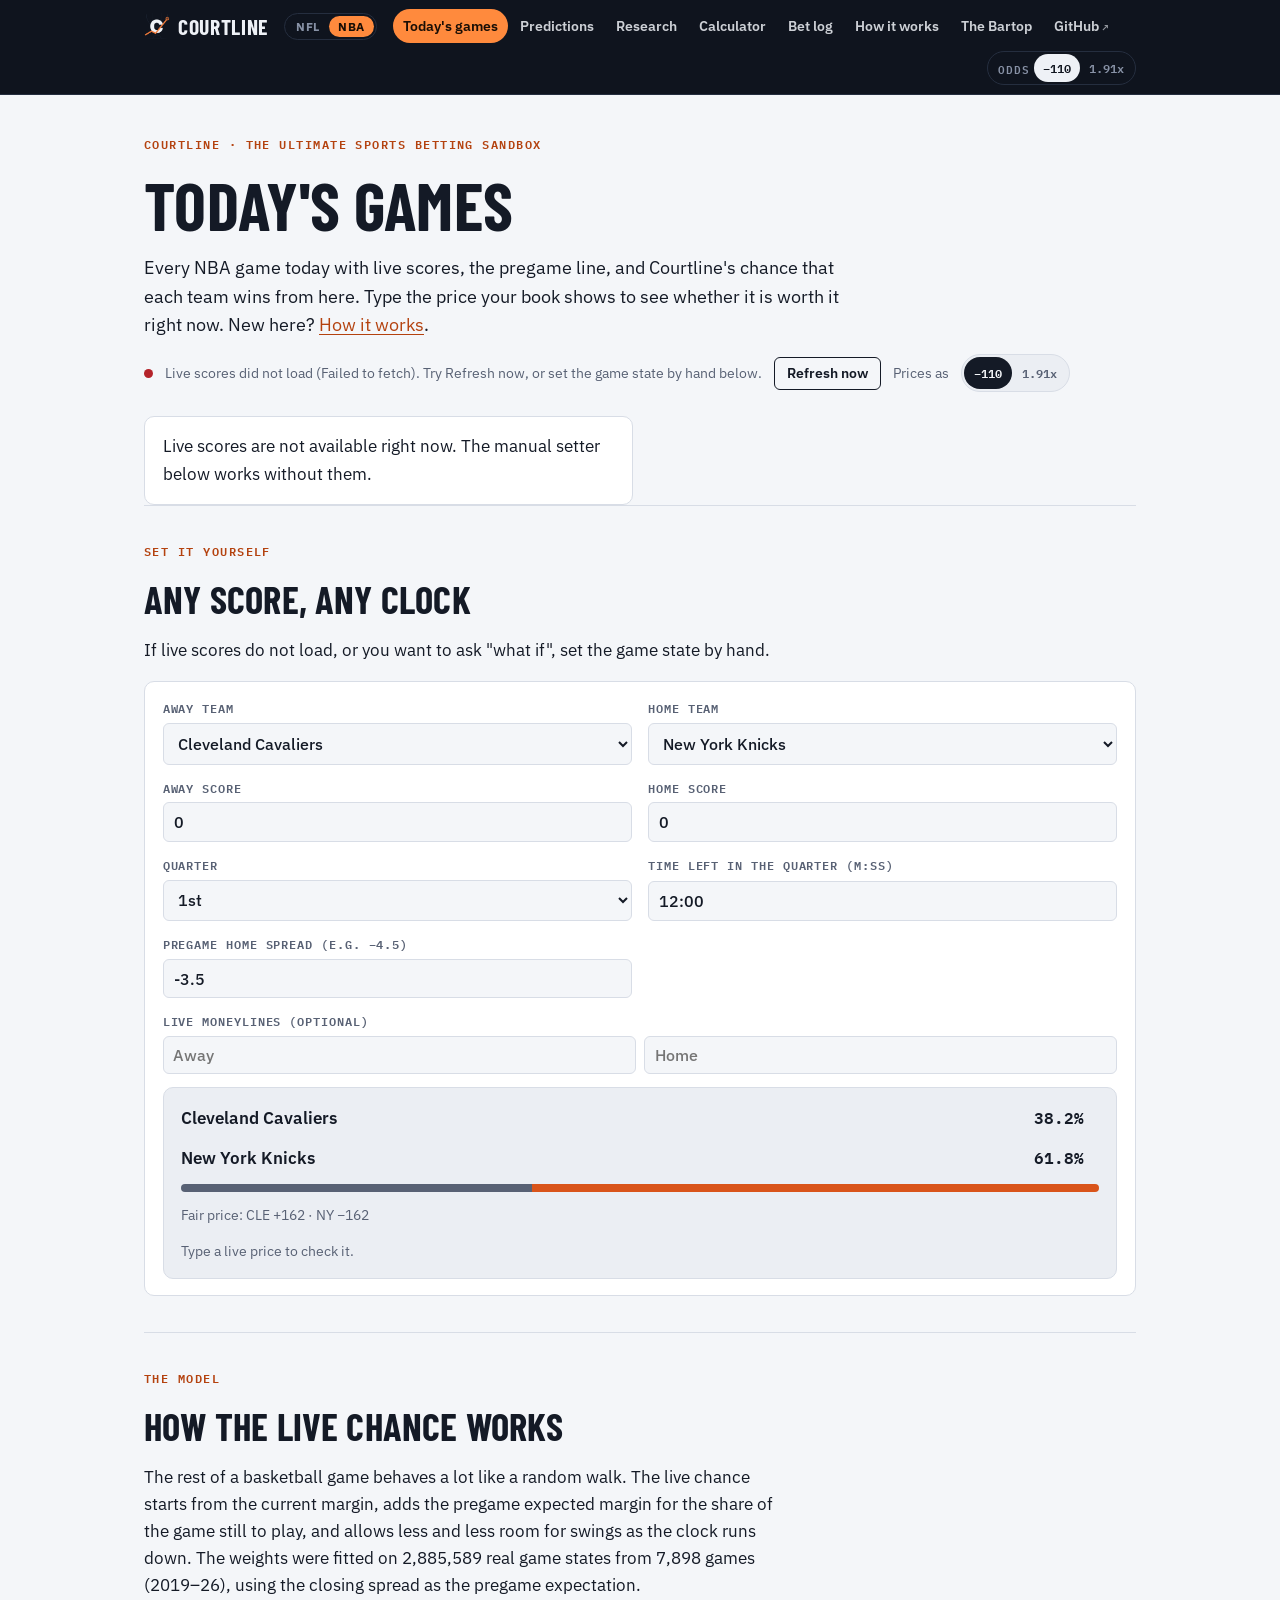
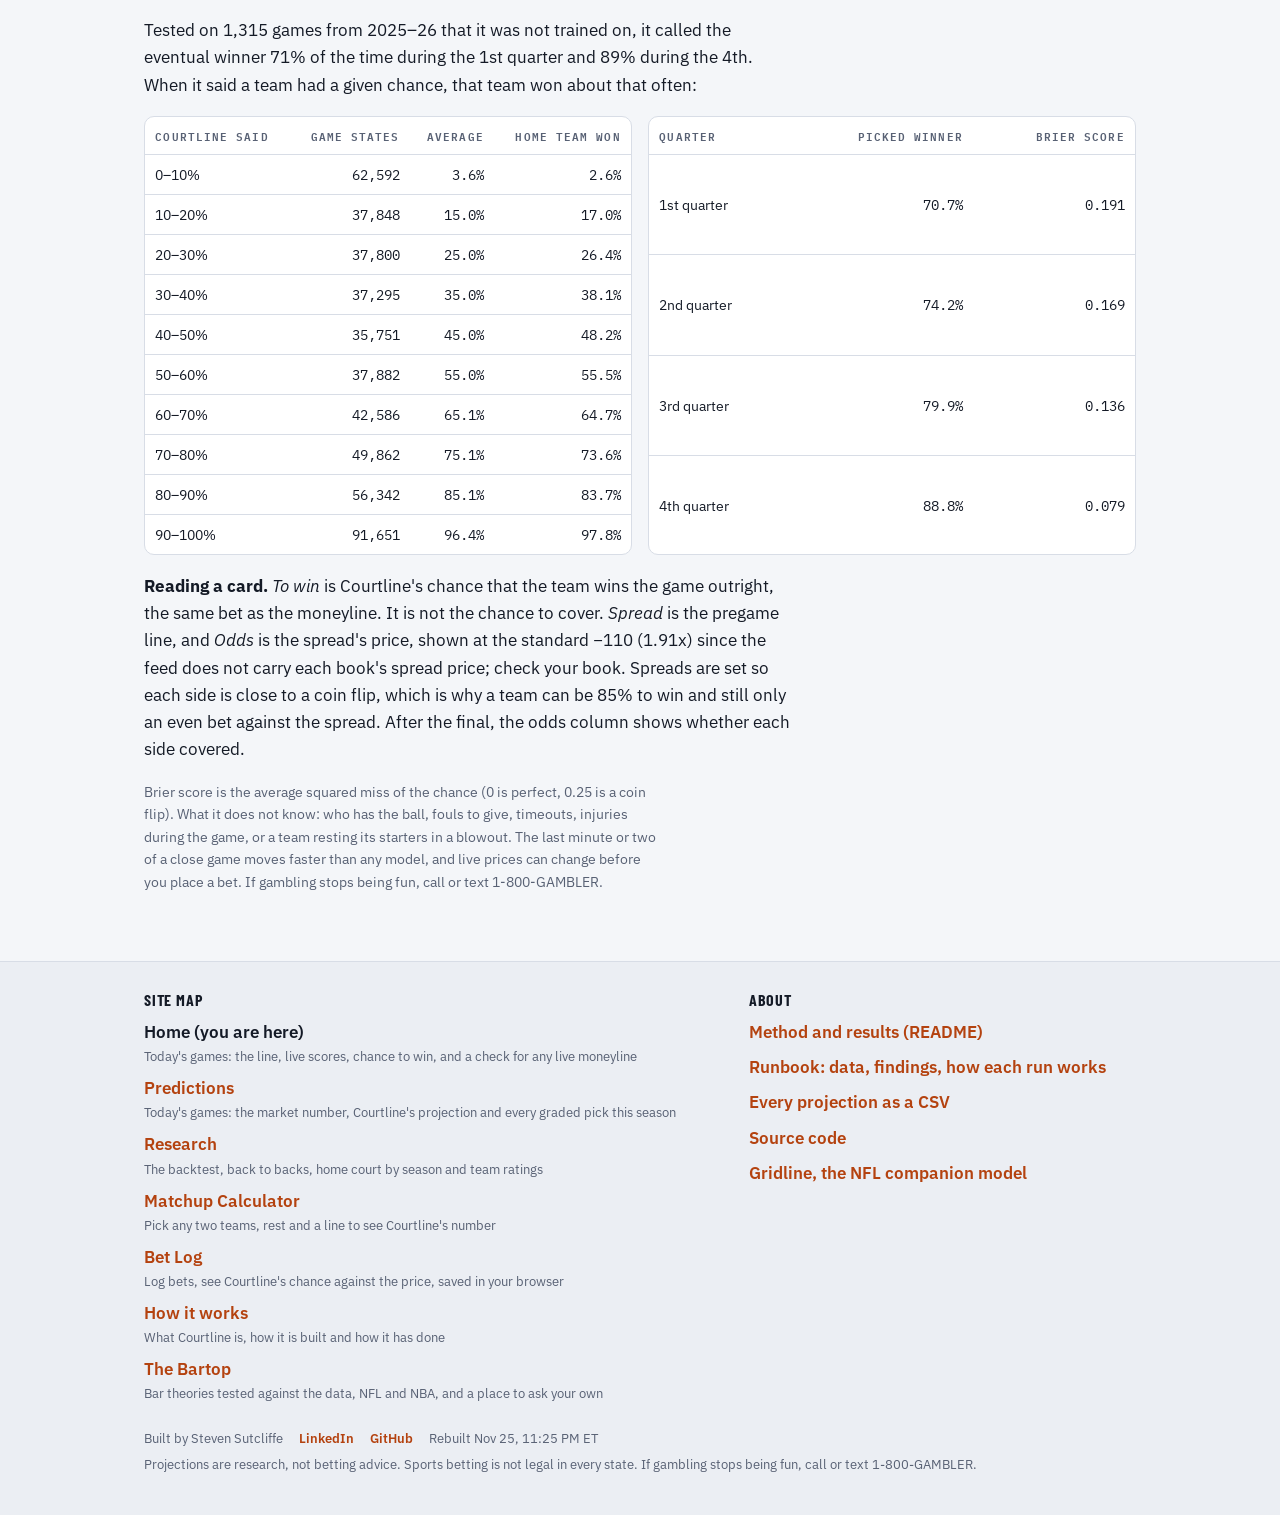
==== commit 779252ac: "NBA odds snapshot 2026-11-26_0425Z and site rebuild" ====
--- a/docs/index.html
+++ b/docs/index.html
@@ -94,7 +94,7 @@
 </main>
 <script>
 (function(){
-var D = {"live":{"a":0.08404,"b":0.13763,"d":0.002},"pregame":{"401909317":{"mu":1.0,"src":"market","home":"PHI","away":"MIA","hn":"Philadelphia 76ers","an":"Miami Heat","home_rest":2,"away_rest":3,"spread":-1.0,"total":238.0,"ml_home":-115.0,"ml_away":-105.0,"tip":"2026-11-25T22:00:00+00:00"},"401909318":{"mu":3.5,"src":"market","home":"CHA","away":"CHI","hn":"Charlotte Hornets","an":"Chicago Bulls","home_rest":2,"away_rest":2,"spread":-3.5,"total":222.0,"ml_home":-156.0,"ml_away":132.0,"tip":"2026-11-26T00:00:00+00:00"},"401909319":{"mu":3.5,"src":"market","home":"NY","away":"CLE","hn":"New York Knicks","an":"Cleveland Cavaliers","home_rest":3,"away_rest":2,"spread":-3.5,"total":219.5,"ml_home":-157.0,"ml_away":135.0,"tip":"2026-11-26T00:30:00+00:00"},"401909320":{"mu":1.5,"src":"market","home":"OKC","away":"MIN","hn":"Oklahoma City Thunder","an":"Minnesota Timberwolves","home_rest":2,"away_rest":2,"spread":-1.5,"total":223.5,"ml_home":-120.0,"ml_away":102.0,"tip":"2026-11-26T00:30:00+00:00"},"401909321":{"mu":6.5,"src":"market","home":"MEM","away":"LAC","hn":"Memphis Grizzlies","an":"LA Clippers","home_rest":2,"away_rest":2,"spread":-6.5,"total":229.5,"ml_home":-250.0,"ml_away":210.0,"tip":"2026-11-26T01:00:00+00:00"},"401909322":{"mu":0.5,"src":"market","home":"MIL","away":"BKN","hn":"Milwaukee Bucks","an":"Brooklyn Nets","home_rest":2,"away_rest":2,"spread":-0.5,"total":231.0,"ml_home":-110.0,"ml_away":-106.0,"tip":"2026-11-26T01:00:00+00:00"},"401909323":{"mu":9.0,"src":"market","home":"HOU","away":"PHX","hn":"Houston Rockets","an":"Phoenix Suns","home_rest":2,"away_rest":2,"spread":-9.0,"total":224.0,"ml_home":-400.0,"ml_away":310.0,"tip":"2026-11-26T01:30:00+00:00"},"401909324":{"mu":6.0,"src":"market","home":"GS","away":"SAC","hn":"Golden State Warriors","an":"Sacramento Kings","home_rest":3,"away_rest":2,"spread":-6.0,"total":218.5,"ml_home":-241.0,"ml_away":200.0,"tip":"2026-11-26T03:00:00+00:00"},"401909325":{"mu":-3.0,"src":"market","home":"POR","away":"SA","hn":"Portland Trail Blazers","an":"San Antonio Spurs","home_rest":2,"away_rest":2,"spread":3.0,"total":225.5,"ml_home":130.0,"ml_away":-155.0,"tip":"2026-11-26T03:00:00+00:00"},"401909326":{"mu":5.5,"src":"market","home":"NY","away":"MIA","hn":"New York Knicks","an":"Miami Heat","home_rest":2,"away_rest":2,"spread":-5.5,"total":233.5,"ml_home":-185.0,"ml_away":154.0,"tip":"2026-11-28T00:00:00+00:00"},"401909327":{"mu":14.0,"src":"ratings","home":"DET","away":"MIL","hn":"Detroit Pistons","an":"Milwaukee Bucks","home_rest":3,"away_rest":2,"spread":null,"total":null,"ml_home":null,"ml_away":null,"tip":"2026-11-28T00:30:00+00:00"},"401909328":{"mu":-0.1,"src":"ratings","home":"IND","away":"PHI","hn":"Indiana Pacers","an":"Philadelphia 76ers","home_rest":4,"away_rest":2,"spread":null,"total":null,"ml_home":null,"ml_away":null,"tip":"2026-11-28T00:30:00+00:00"},"401909329":{"mu":10.1,"src":"ratings","home":"TOR","away":"BKN","hn":"Toronto Raptors","an":"Brooklyn Nets","home_rest":4,"away_rest":2,"spread":null,"total":null,"ml_home":null,"ml_away":null,"tip":"2026-11-28T00:30:00+00:00"},"401909330":{"mu":7.4,"src":"ratings","home":"BOS","away":"ATL","hn":"Boston Celtics","an":"Atlanta Hawks","home_rest":3,"away_rest":5,"spread":null,"total":null,"ml_home":null,"ml_away":null,"tip":"2026-11-28T01:00:00+00:00"},"401909331":{"mu":5.5,"src":"ratings","home":"MIN","away":"MEM","hn":"Minnesota Timberwolves","an":"Memphis Grizzlies","home_rest":2,"away_rest":2,"spread":null,"total":null,"ml_home":null,"ml_away":null,"tip":"2026-11-28T01:30:00+00:00"},"401909332":{"mu":3.5,"src":"ratings","home":"PHX","away":"DAL","hn":"Phoenix Suns","an":"Dallas Mavericks","home_rest":2,"away_rest":3,"spread":null,"total":null,"ml_home":null,"ml_away":null,"tip":"2026-11-28T02:00:00+00:00"},"401909333":{"mu":7.5,"src":"market","home":"SA","away":"LAL","hn":"San Antonio Spurs","an":"Los Angeles Lakers","home_rest":2,"away_rest":4,"spread":-7.5,"total":232.5,"ml_home":-245.0,"ml_away":200.0,"tip":"2026-11-28T02:30:00+00:00"},"401909334":{"mu":-3.7,"src":"ratings","home":"UTAH","away":"DEN","hn":"Utah Jazz","an":"Denver Nuggets","home_rest":4,"away_rest":3,"spread":null,"total":null,"ml_home":null,"ml_away":null,"tip":"2026-11-28T02:30:00+00:00"},"401909335":{"mu":5.3,"src":"ratings","home":"LAC","away":"NO","hn":"LA Clippers","an":"New Orleans Pelicans","home_rest":2,"away_rest":4,"spread":null,"total":null,"ml_home":null,"ml_away":null,"tip":"2026-11-28T02:30:00+00:00"},"401909336":{"mu":8.1,"src":"ratings","home":"POR","away":"GS","hn":"Portland Trail Blazers","an":"Golden State Warriors","home_rest":2,"away_rest":2,"spread":null,"total":null,"ml_home":null,"ml_away":null,"tip":"2026-11-28T02:30:00+00:00"},"401910046":{"mu":-0.2,"src":"ratings","home":"WSH","away":"ORL","hn":"Washington Wizards","an":"Orlando Magic","home_rest":4,"away_rest":4,"spread":null,"total":null,"ml_home":null,"ml_away":null,"tip":"2026-11-28T22:00:00+00:00"},"401910047":{"mu":9.6,"src":"ratings","home":"CHA","away":"BKN","hn":"Charlotte Hornets","an":"Brooklyn Nets","home_rest":3,"away_rest":1,"spread":null,"total":null,"ml_home":null,"ml_away":null,"tip":"2026-11-28T23:00:00+00:00"}},"teams":[{"team":"SA","name":"San Antonio Spurs","ortg":116.1,"drtg":106.0},{"team":"BOS","name":"Boston Celtics","ortg":114.1,"drtg":106.5},{"team":"NY","name":"New York Knicks","ortg":113.8,"drtg":106.9},{"team":"MIN","name":"Minnesota Timberwolves","ortg":112.1,"drtg":106.4},{"team":"HOU","name":"Houston Rockets","ortg":117.3,"drtg":111.7},{"team":"DET","name":"Detroit Pistons","ortg":113.0,"drtg":108.4},{"team":"LAL","name":"Los Angeles Lakers","ortg":115.0,"drtg":111.1},{"team":"POR","name":"Portland Trail Blazers","ortg":113.3,"drtg":109.5},{"team":"OKC","name":"Oklahoma City Thunder","ortg":113.5,"drtg":110.4},{"team":"MIA","name":"Miami Heat","ortg":117.3,"drtg":114.8},{"team":"MEM","name":"Memphis Grizzlies","ortg":116.0,"drtg":113.8},{"team":"ATL","name":"Atlanta Hawks","ortg":111.3,"drtg":109.5},{"team":"DEN","name":"Denver Nuggets","ortg":115.5,"drtg":114.4},{"team":"PHX","name":"Phoenix Suns","ortg":113.2,"drtg":113.0},{"team":"CLE","name":"Cleveland Cavaliers","ortg":115.1,"drtg":115.0},{"team":"TOR","name":"Toronto Raptors","ortg":112.4,"drtg":113.0},{"team":"PHI","name":"Philadelphia 76ers","ortg":114.5,"drtg":115.2},{"team":"DAL","name":"Dallas Mavericks","ortg":111.7,"drtg":112.6},{"team":"GS","name":"Golden State Warriors","ortg":110.4,"drtg":113.3},{"team":"ORL","name":"Orlando Magic","ortg":108.9,"drtg":112.3},{"team":"CHA","name":"Charlotte Hornets","ortg":108.8,"drtg":112.5},{"team":"LAC","name":"LA Clippers","ortg":111.5,"drtg":115.3},{"team":"IND","name":"Indiana Pacers","ortg":110.7,"drtg":114.6},{"team":"CHI","name":"Chicago Bulls","ortg":111.4,"drtg":115.6},{"team":"UTAH","name":"Utah Jazz","ortg":108.4,"drtg":114.9},{"team":"WSH","name":"Washington Wizards","ortg":109.9,"drtg":116.7},{"team":"NO","name":"New Orleans Pelicans","ortg":110.3,"drtg":117.3},{"team":"MIL","name":"Milwaukee Bucks","ortg":109.5,"drtg":118.7},{"team":"SAC","name":"Sacramento Kings","ortg":108.2,"drtg":117.9},{"team":"BKN","name":"Brooklyn Nets","ortg":109.0,"drtg":118.7}],"rm":{"intercept":2.606837113722586,"d_net":0.8291810158440365,"h_b2b":-1.7690624429874264,"a_b2b":2.0724607373705157,"rest_diff":-0.009552036532222254}}, L = D.live, $ = function(i){return document.getElementById(i)};
+var D = {"live":{"a":0.08404,"b":0.13763,"d":0.002},"pregame":{"401909319":{"mu":3.5,"src":"market","home":"NY","away":"CLE","hn":"New York Knicks","an":"Cleveland Cavaliers","home_rest":3,"away_rest":2,"spread":-3.5,"total":219.5,"ml_home":-157.0,"ml_away":135.0,"tip":"2026-11-26T00:30:00+00:00"},"401909320":{"mu":1.5,"src":"market","home":"OKC","away":"MIN","hn":"Oklahoma City Thunder","an":"Minnesota Timberwolves","home_rest":2,"away_rest":2,"spread":-1.5,"total":223.5,"ml_home":-120.0,"ml_away":102.0,"tip":"2026-11-26T00:30:00+00:00"},"401909321":{"mu":6.5,"src":"market","home":"MEM","away":"LAC","hn":"Memphis Grizzlies","an":"LA Clippers","home_rest":2,"away_rest":2,"spread":-6.5,"total":229.5,"ml_home":-250.0,"ml_away":210.0,"tip":"2026-11-26T01:00:00+00:00"},"401909322":{"mu":0.5,"src":"market","home":"MIL","away":"BKN","hn":"Milwaukee Bucks","an":"Brooklyn Nets","home_rest":2,"away_rest":2,"spread":-0.5,"total":231.0,"ml_home":-110.0,"ml_away":-106.0,"tip":"2026-11-26T01:00:00+00:00"},"401909323":{"mu":9.0,"src":"market","home":"HOU","away":"PHX","hn":"Houston Rockets","an":"Phoenix Suns","home_rest":2,"away_rest":2,"spread":-9.0,"total":224.0,"ml_home":-400.0,"ml_away":310.0,"tip":"2026-11-26T01:30:00+00:00"},"401909324":{"mu":6.0,"src":"market","home":"GS","away":"SAC","hn":"Golden State Warriors","an":"Sacramento Kings","home_rest":3,"away_rest":2,"spread":-6.0,"total":218.5,"ml_home":-241.0,"ml_away":200.0,"tip":"2026-11-26T03:00:00+00:00"},"401909325":{"mu":-3.0,"src":"market","home":"POR","away":"SA","hn":"Portland Trail Blazers","an":"San Antonio Spurs","home_rest":2,"away_rest":2,"spread":3.0,"total":225.5,"ml_home":130.0,"ml_away":-155.0,"tip":"2026-11-26T03:00:00+00:00"},"401909326":{"mu":4.5,"src":"market","home":"NY","away":"MIA","hn":"New York Knicks","an":"Miami Heat","home_rest":2,"away_rest":2,"spread":-4.5,"total":223.5,"ml_home":-164.0,"ml_away":138.0,"tip":"2026-11-28T00:00:00+00:00"},"401909327":{"mu":14.0,"src":"ratings","home":"DET","away":"MIL","hn":"Detroit Pistons","an":"Milwaukee Bucks","home_rest":3,"away_rest":2,"spread":null,"total":null,"ml_home":null,"ml_away":null,"tip":"2026-11-28T00:30:00+00:00"},"401909328":{"mu":-0.1,"src":"ratings","home":"IND","away":"PHI","hn":"Indiana Pacers","an":"Philadelphia 76ers","home_rest":4,"away_rest":2,"spread":null,"total":null,"ml_home":null,"ml_away":null,"tip":"2026-11-28T00:30:00+00:00"},"401909329":{"mu":10.1,"src":"ratings","home":"TOR","away":"BKN","hn":"Toronto Raptors","an":"Brooklyn Nets","home_rest":4,"away_rest":2,"spread":null,"total":null,"ml_home":null,"ml_away":null,"tip":"2026-11-28T00:30:00+00:00"},"401909330":{"mu":7.4,"src":"ratings","home":"BOS","away":"ATL","hn":"Boston Celtics","an":"Atlanta Hawks","home_rest":3,"away_rest":5,"spread":null,"total":null,"ml_home":null,"ml_away":null,"tip":"2026-11-28T01:00:00+00:00"},"401909331":{"mu":5.5,"src":"ratings","home":"MIN","away":"MEM","hn":"Minnesota Timberwolves","an":"Memphis Grizzlies","home_rest":2,"away_rest":2,"spread":null,"total":null,"ml_home":null,"ml_away":null,"tip":"2026-11-28T01:30:00+00:00"},"401909332":{"mu":3.5,"src":"ratings","home":"PHX","away":"DAL","hn":"Phoenix Suns","an":"Dallas Mavericks","home_rest":2,"away_rest":3,"spread":null,"total":null,"ml_home":null,"ml_away":null,"tip":"2026-11-28T02:00:00+00:00"},"401909333":{"mu":7.5,"src":"market","home":"SA","away":"LAL","hn":"San Antonio Spurs","an":"Los Angeles Lakers","home_rest":2,"away_rest":4,"spread":-7.5,"total":232.5,"ml_home":-245.0,"ml_away":200.0,"tip":"2026-11-28T02:30:00+00:00"},"401909334":{"mu":-3.7,"src":"ratings","home":"UTAH","away":"DEN","hn":"Utah Jazz","an":"Denver Nuggets","home_rest":4,"away_rest":3,"spread":null,"total":null,"ml_home":null,"ml_away":null,"tip":"2026-11-28T02:30:00+00:00"},"401909335":{"mu":5.3,"src":"ratings","home":"LAC","away":"NO","hn":"LA Clippers","an":"New Orleans Pelicans","home_rest":2,"away_rest":4,"spread":null,"total":null,"ml_home":null,"ml_away":null,"tip":"2026-11-28T02:30:00+00:00"},"401909336":{"mu":8.1,"src":"ratings","home":"POR","away":"GS","hn":"Portland Trail Blazers","an":"Golden State Warriors","home_rest":2,"away_rest":2,"spread":null,"total":null,"ml_home":null,"ml_away":null,"tip":"2026-11-28T02:30:00+00:00"},"401910046":{"mu":-0.2,"src":"ratings","home":"WSH","away":"ORL","hn":"Washington Wizards","an":"Orlando Magic","home_rest":4,"away_rest":4,"spread":null,"total":null,"ml_home":null,"ml_away":null,"tip":"2026-11-28T22:00:00+00:00"},"401910047":{"mu":9.6,"src":"ratings","home":"CHA","away":"BKN","hn":"Charlotte Hornets","an":"Brooklyn Nets","home_rest":3,"away_rest":1,"spread":null,"total":null,"ml_home":null,"ml_away":null,"tip":"2026-11-28T23:00:00+00:00"},"401910048":{"mu":4.5,"src":"ratings","home":"CHI","away":"IND","hn":"Chicago Bulls","an":"Indiana Pacers","home_rest":3,"away_rest":1,"spread":null,"total":null,"ml_home":null,"ml_away":null,"tip":"2026-11-29T01:00:00+00:00"},"401910049":{"mu":-9.4,"src":"ratings","home":"MIL","away":"OKC","hn":"Milwaukee Bucks","an":"Oklahoma City Thunder","home_rest":1,"away_rest":3,"spread":null,"total":null,"ml_home":null,"ml_away":null,"tip":"2026-11-29T01:00:00+00:00"},"401910050":{"mu":9.9,"src":"ratings","home":"HOU","away":"PHI","hn":"Houston Rockets","an":"Philadelphia 76ers","home_rest":3,"away_rest":1,"spread":null,"total":null,"ml_home":null,"ml_away":null,"tip":"2026-11-29T01:30:00+00:00"}},"teams":[{"team":"SA","name":"San Antonio Spurs","ortg":116.1,"drtg":106.0},{"team":"BOS","name":"Boston Celtics","ortg":114.1,"drtg":106.5},{"team":"NY","name":"New York Knicks","ortg":113.8,"drtg":106.9},{"team":"MIN","name":"Minnesota Timberwolves","ortg":112.1,"drtg":106.4},{"team":"HOU","name":"Houston Rockets","ortg":117.3,"drtg":111.7},{"team":"DET","name":"Detroit Pistons","ortg":113.0,"drtg":108.4},{"team":"LAL","name":"Los Angeles Lakers","ortg":115.0,"drtg":111.1},{"team":"POR","name":"Portland Trail Blazers","ortg":113.3,"drtg":109.5},{"team":"OKC","name":"Oklahoma City Thunder","ortg":113.5,"drtg":110.4},{"team":"MIA","name":"Miami Heat","ortg":117.3,"drtg":114.8},{"team":"MEM","name":"Memphis Grizzlies","ortg":116.0,"drtg":113.8},{"team":"ATL","name":"Atlanta Hawks","ortg":111.3,"drtg":109.5},{"team":"DEN","name":"Denver Nuggets","ortg":115.5,"drtg":114.4},{"team":"PHX","name":"Phoenix Suns","ortg":113.2,"drtg":113.0},{"team":"CLE","name":"Cleveland Cavaliers","ortg":115.1,"drtg":115.0},{"team":"TOR","name":"Toronto Raptors","ortg":112.4,"drtg":113.0},{"team":"PHI","name":"Philadelphia 76ers","ortg":114.5,"drtg":115.2},{"team":"DAL","name":"Dallas Mavericks","ortg":111.7,"drtg":112.6},{"team":"GS","name":"Golden State Warriors","ortg":110.4,"drtg":113.3},{"team":"ORL","name":"Orlando Magic","ortg":108.9,"drtg":112.3},{"team":"CHA","name":"Charlotte Hornets","ortg":108.8,"drtg":112.5},{"team":"LAC","name":"LA Clippers","ortg":111.5,"drtg":115.3},{"team":"IND","name":"Indiana Pacers","ortg":110.7,"drtg":114.6},{"team":"CHI","name":"Chicago Bulls","ortg":111.4,"drtg":115.6},{"team":"UTAH","name":"Utah Jazz","ortg":108.4,"drtg":114.9},{"team":"WSH","name":"Washington Wizards","ortg":109.9,"drtg":116.7},{"team":"NO","name":"New Orleans Pelicans","ortg":110.3,"drtg":117.3},{"team":"MIL","name":"Milwaukee Bucks","ortg":109.5,"drtg":118.7},{"team":"SAC","name":"Sacramento Kings","ortg":108.2,"drtg":117.9},{"team":"BKN","name":"Brooklyn Nets","ortg":109.0,"drtg":118.7}],"rm":{"intercept":2.6068371137225896,"d_net":0.8291810158440359,"h_b2b":-1.7690624429873831,"a_b2b":2.072460737370467,"rest_diff":-0.009552036532207443}}, L = D.live, $ = function(i){return document.getElementById(i)};
 var URL_ = "https://site.api.espn.com/apis/site/v2/sports/basketball/nba/scoreboard";
 var T = {}; D.teams.forEach(function(t){ T[t.team] = t; });
 function esc(s){ return String(s == null ? "" : s).replace(/[&<>"']/g, function(c){ return {"&":"&amp;","<":"&lt;",">":"&gt;",'"':"&quot;","'":"&#39;"}[c]; }); }
@@ -245,6 +245,6 @@
 manual(); load(); start();
 })();
 </script>
-<footer class="cl-map"><div class="cl-in"><nav aria-label="Site map"><h2>Site map</h2><ul><li><span class="here">Home (you are here)</span><span class="d">Today&#x27;s games: the line, live scores, chance to win, and a check for any live moneyline</span></li><li><a href="predictions.html">Predictions</a><span class="d">Today&#x27;s games: the market number, Courtline&#x27;s projection and every graded pick this season</span></li><li><a href="research.html">Research</a><span class="d">The backtest, back to backs, home court by season and team ratings</span></li><li><a href="calculator.html">Matchup Calculator</a><span class="d">Pick any two teams, rest and a line to see Courtline&#x27;s number</span></li><li><a href="bet-log.html">Bet Log</a><span class="d">Log bets, see Courtline&#x27;s chance against the price, saved in your browser</span></li><li><a href="how-it-works.html">How it works</a><span class="d">What Courtline is, how it is built and how it has done</span></li><li><a href="bartop.html">The Bartop</a><span class="d">Bar theories tested against the data, NFL and NBA, and a place to ask your own</span></li></ul></nav><nav aria-label="About Courtline"><h2>About</h2><ul><li><a href="https://github.com/stevopotpie/courtline#readme">Method and results (README)</a></li><li><a href="https://github.com/stevopotpie/courtline/blob/main/RUNBOOK.md">Runbook: data, findings, how each run works</a></li><li><a href="https://github.com/stevopotpie/courtline/blob/main/data/predictions.csv">Every projection as a CSV</a></li><li><a href="https://github.com/stevopotpie/courtline">Source code</a></li><li><a href="https://stevopotpie.github.io/gridline/">Gridline, the NFL companion model</a></li></ul></nav><div class="foot"><span>Built by Steven Sutcliffe</span><a href="https://www.linkedin.com/in/steven-sutcliffe/">LinkedIn</a><a href="https://github.com/stevopotpie">GitHub</a><span>Rebuilt Nov 25, 7:59 PM ET</span><span>Projections are research, not betting advice. Sports betting is not legal in every state. If gambling stops being fun, call or text 1-800-GAMBLER.</span></div></div></footer>
+<footer class="cl-map"><div class="cl-in"><nav aria-label="Site map"><h2>Site map</h2><ul><li><span class="here">Home (you are here)</span><span class="d">Today&#x27;s games: the line, live scores, chance to win, and a check for any live moneyline</span></li><li><a href="predictions.html">Predictions</a><span class="d">Today&#x27;s games: the market number, Courtline&#x27;s projection and every graded pick this season</span></li><li><a href="research.html">Research</a><span class="d">The backtest, back to backs, home court by season and team ratings</span></li><li><a href="calculator.html">Matchup Calculator</a><span class="d">Pick any two teams, rest and a line to see Courtline&#x27;s number</span></li><li><a href="bet-log.html">Bet Log</a><span class="d">Log bets, see Courtline&#x27;s chance against the price, saved in your browser</span></li><li><a href="how-it-works.html">How it works</a><span class="d">What Courtline is, how it is built and how it has done</span></li><li><a href="bartop.html">The Bartop</a><span class="d">Bar theories tested against the data, NFL and NBA, and a place to ask your own</span></li></ul></nav><nav aria-label="About Courtline"><h2>About</h2><ul><li><a href="https://github.com/stevopotpie/courtline#readme">Method and results (README)</a></li><li><a href="https://github.com/stevopotpie/courtline/blob/main/RUNBOOK.md">Runbook: data, findings, how each run works</a></li><li><a href="https://github.com/stevopotpie/courtline/blob/main/data/predictions.csv">Every projection as a CSV</a></li><li><a href="https://github.com/stevopotpie/courtline">Source code</a></li><li><a href="https://stevopotpie.github.io/gridline/">Gridline, the NFL companion model</a></li></ul></nav><div class="foot"><span>Built by Steven Sutcliffe</span><a href="https://www.linkedin.com/in/steven-sutcliffe/">LinkedIn</a><a href="https://github.com/stevopotpie">GitHub</a><span>Rebuilt Nov 25, 11:25 PM ET</span><span>Projections are research, not betting advice. Sports betting is not legal in every state. If gambling stops being fun, call or text 1-800-GAMBLER.</span></div></div></footer>
 </body>
 </html>
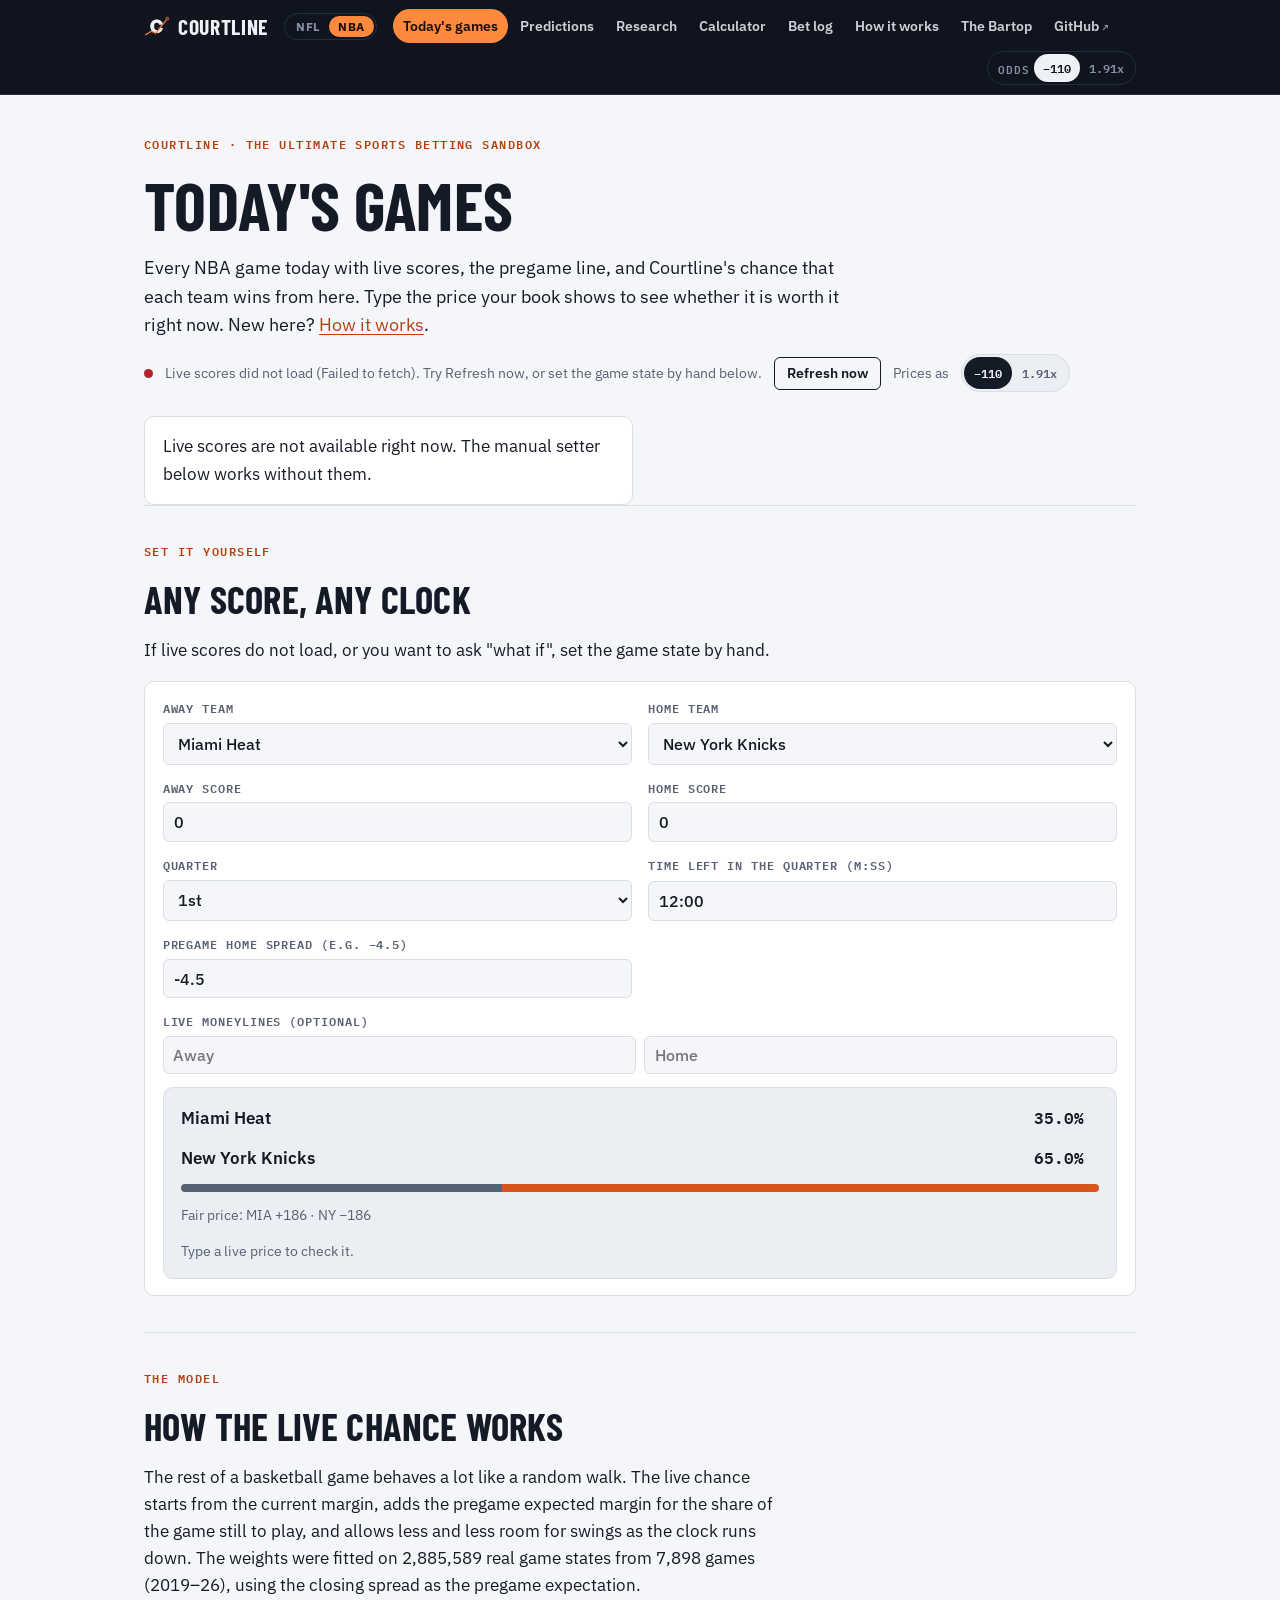
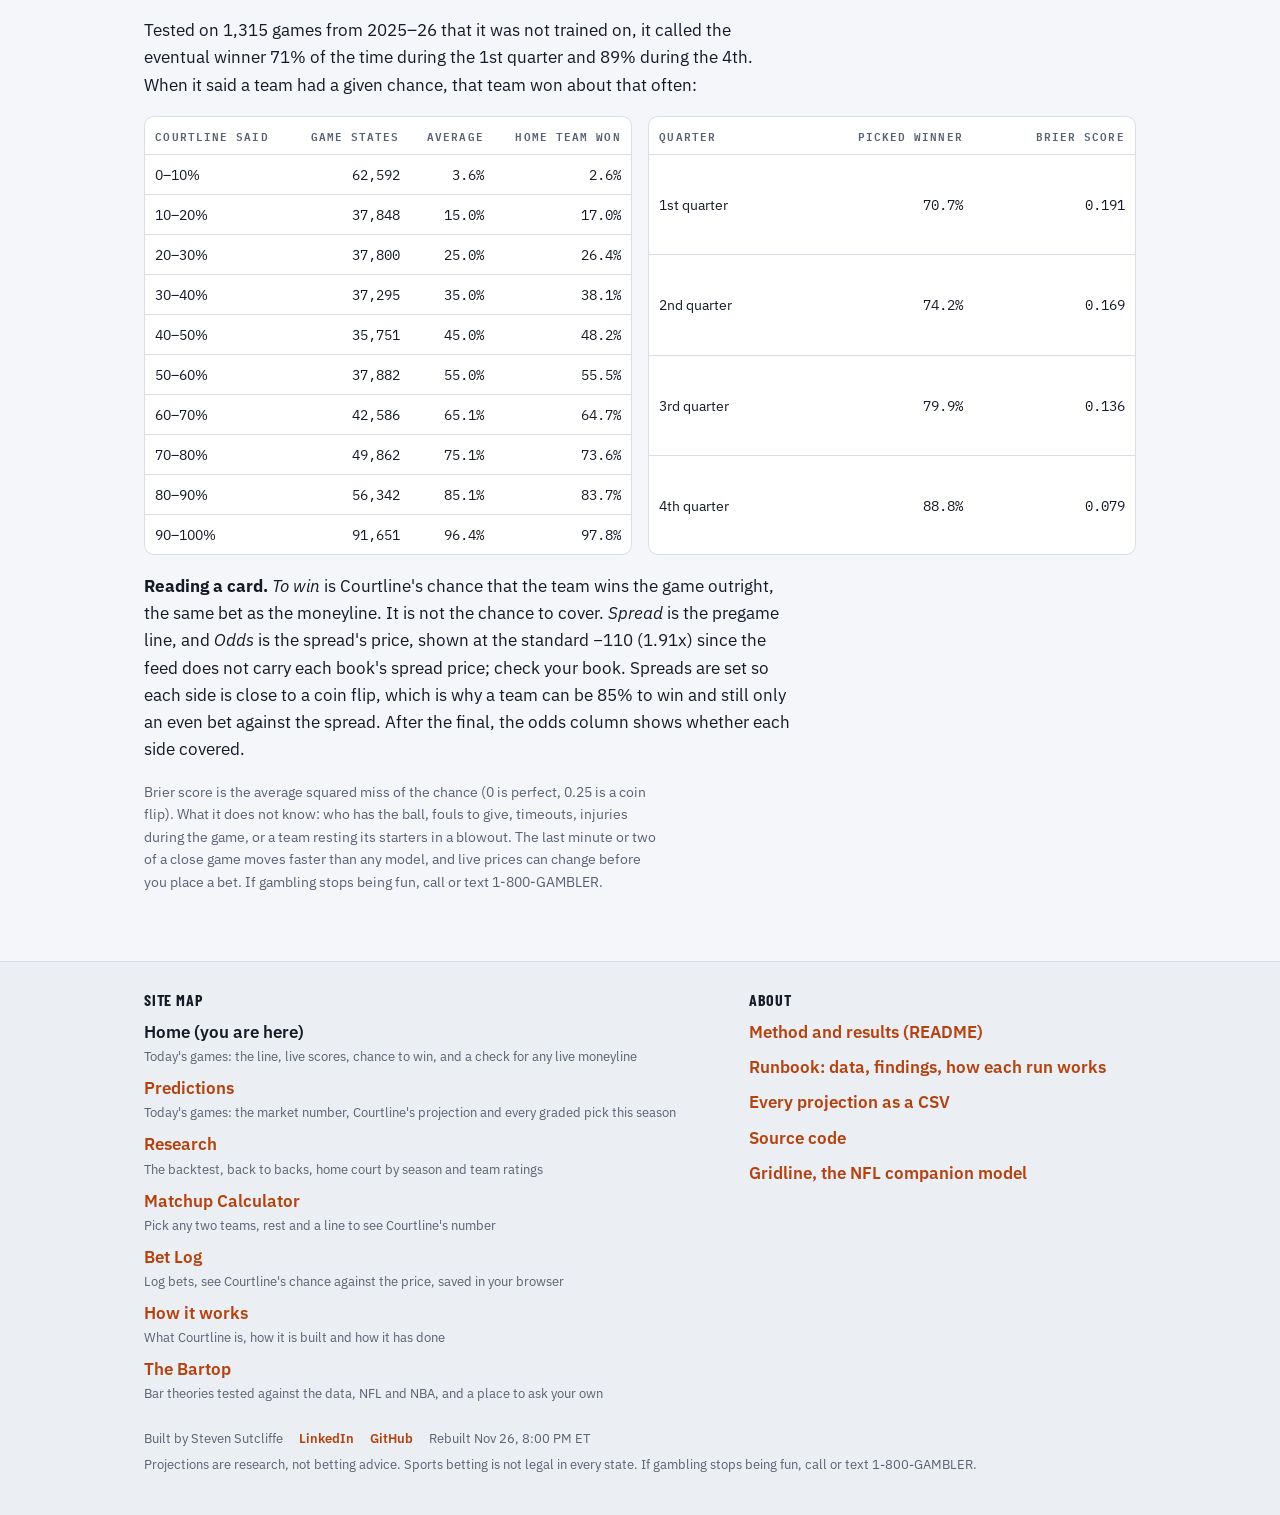
==== commit 5f73c4c7: "Site rebuild 2026-11-27_0103Z" ====
--- a/docs/index.html
+++ b/docs/index.html
@@ -94,7 +94,7 @@
 </main>
 <script>
 (function(){
-var D = {"live":{"a":0.08404,"b":0.13763,"d":0.002},"pregame":{"401909319":{"mu":3.5,"src":"market","home":"NY","away":"CLE","hn":"New York Knicks","an":"Cleveland Cavaliers","home_rest":3,"away_rest":2,"spread":-3.5,"total":219.5,"ml_home":-157.0,"ml_away":135.0,"tip":"2026-11-26T00:30:00+00:00"},"401909320":{"mu":1.5,"src":"market","home":"OKC","away":"MIN","hn":"Oklahoma City Thunder","an":"Minnesota Timberwolves","home_rest":2,"away_rest":2,"spread":-1.5,"total":223.5,"ml_home":-120.0,"ml_away":102.0,"tip":"2026-11-26T00:30:00+00:00"},"401909321":{"mu":6.5,"src":"market","home":"MEM","away":"LAC","hn":"Memphis Grizzlies","an":"LA Clippers","home_rest":2,"away_rest":2,"spread":-6.5,"total":229.5,"ml_home":-250.0,"ml_away":210.0,"tip":"2026-11-26T01:00:00+00:00"},"401909322":{"mu":0.5,"src":"market","home":"MIL","away":"BKN","hn":"Milwaukee Bucks","an":"Brooklyn Nets","home_rest":2,"away_rest":2,"spread":-0.5,"total":231.0,"ml_home":-110.0,"ml_away":-106.0,"tip":"2026-11-26T01:00:00+00:00"},"401909323":{"mu":9.0,"src":"market","home":"HOU","away":"PHX","hn":"Houston Rockets","an":"Phoenix Suns","home_rest":2,"away_rest":2,"spread":-9.0,"total":224.0,"ml_home":-400.0,"ml_away":310.0,"tip":"2026-11-26T01:30:00+00:00"},"401909324":{"mu":6.0,"src":"market","home":"GS","away":"SAC","hn":"Golden State Warriors","an":"Sacramento Kings","home_rest":3,"away_rest":2,"spread":-6.0,"total":218.5,"ml_home":-241.0,"ml_away":200.0,"tip":"2026-11-26T03:00:00+00:00"},"401909325":{"mu":-3.0,"src":"market","home":"POR","away":"SA","hn":"Portland Trail Blazers","an":"San Antonio Spurs","home_rest":2,"away_rest":2,"spread":3.0,"total":225.5,"ml_home":130.0,"ml_away":-155.0,"tip":"2026-11-26T03:00:00+00:00"},"401909326":{"mu":4.5,"src":"market","home":"NY","away":"MIA","hn":"New York Knicks","an":"Miami Heat","home_rest":2,"away_rest":2,"spread":-4.5,"total":223.5,"ml_home":-164.0,"ml_away":138.0,"tip":"2026-11-28T00:00:00+00:00"},"401909327":{"mu":14.0,"src":"ratings","home":"DET","away":"MIL","hn":"Detroit Pistons","an":"Milwaukee Bucks","home_rest":3,"away_rest":2,"spread":null,"total":null,"ml_home":null,"ml_away":null,"tip":"2026-11-28T00:30:00+00:00"},"401909328":{"mu":-0.1,"src":"ratings","home":"IND","away":"PHI","hn":"Indiana Pacers","an":"Philadelphia 76ers","home_rest":4,"away_rest":2,"spread":null,"total":null,"ml_home":null,"ml_away":null,"tip":"2026-11-28T00:30:00+00:00"},"401909329":{"mu":10.1,"src":"ratings","home":"TOR","away":"BKN","hn":"Toronto Raptors","an":"Brooklyn Nets","home_rest":4,"away_rest":2,"spread":null,"total":null,"ml_home":null,"ml_away":null,"tip":"2026-11-28T00:30:00+00:00"},"401909330":{"mu":7.4,"src":"ratings","home":"BOS","away":"ATL","hn":"Boston Celtics","an":"Atlanta Hawks","home_rest":3,"away_rest":5,"spread":null,"total":null,"ml_home":null,"ml_away":null,"tip":"2026-11-28T01:00:00+00:00"},"401909331":{"mu":5.5,"src":"ratings","home":"MIN","away":"MEM","hn":"Minnesota Timberwolves","an":"Memphis Grizzlies","home_rest":2,"away_rest":2,"spread":null,"total":null,"ml_home":null,"ml_away":null,"tip":"2026-11-28T01:30:00+00:00"},"401909332":{"mu":3.5,"src":"ratings","home":"PHX","away":"DAL","hn":"Phoenix Suns","an":"Dallas Mavericks","home_rest":2,"away_rest":3,"spread":null,"total":null,"ml_home":null,"ml_away":null,"tip":"2026-11-28T02:00:00+00:00"},"401909333":{"mu":7.5,"src":"market","home":"SA","away":"LAL","hn":"San Antonio Spurs","an":"Los Angeles Lakers","home_rest":2,"away_rest":4,"spread":-7.5,"total":232.5,"ml_home":-245.0,"ml_away":200.0,"tip":"2026-11-28T02:30:00+00:00"},"401909334":{"mu":-3.7,"src":"ratings","home":"UTAH","away":"DEN","hn":"Utah Jazz","an":"Denver Nuggets","home_rest":4,"away_rest":3,"spread":null,"total":null,"ml_home":null,"ml_away":null,"tip":"2026-11-28T02:30:00+00:00"},"401909335":{"mu":5.3,"src":"ratings","home":"LAC","away":"NO","hn":"LA Clippers","an":"New Orleans Pelicans","home_rest":2,"away_rest":4,"spread":null,"total":null,"ml_home":null,"ml_away":null,"tip":"2026-11-28T02:30:00+00:00"},"401909336":{"mu":8.1,"src":"ratings","home":"POR","away":"GS","hn":"Portland Trail Blazers","an":"Golden State Warriors","home_rest":2,"away_rest":2,"spread":null,"total":null,"ml_home":null,"ml_away":null,"tip":"2026-11-28T02:30:00+00:00"},"401910046":{"mu":-0.2,"src":"ratings","home":"WSH","away":"ORL","hn":"Washington Wizards","an":"Orlando Magic","home_rest":4,"away_rest":4,"spread":null,"total":null,"ml_home":null,"ml_away":null,"tip":"2026-11-28T22:00:00+00:00"},"401910047":{"mu":9.6,"src":"ratings","home":"CHA","away":"BKN","hn":"Charlotte Hornets","an":"Brooklyn Nets","home_rest":3,"away_rest":1,"spread":null,"total":null,"ml_home":null,"ml_away":null,"tip":"2026-11-28T23:00:00+00:00"},"401910048":{"mu":4.5,"src":"ratings","home":"CHI","away":"IND","hn":"Chicago Bulls","an":"Indiana Pacers","home_rest":3,"away_rest":1,"spread":null,"total":null,"ml_home":null,"ml_away":null,"tip":"2026-11-29T01:00:00+00:00"},"401910049":{"mu":-9.4,"src":"ratings","home":"MIL","away":"OKC","hn":"Milwaukee Bucks","an":"Oklahoma City Thunder","home_rest":1,"away_rest":3,"spread":null,"total":null,"ml_home":null,"ml_away":null,"tip":"2026-11-29T01:00:00+00:00"},"401910050":{"mu":9.9,"src":"ratings","home":"HOU","away":"PHI","hn":"Houston Rockets","an":"Philadelphia 76ers","home_rest":3,"away_rest":1,"spread":null,"total":null,"ml_home":null,"ml_away":null,"tip":"2026-11-29T01:30:00+00:00"}},"teams":[{"team":"SA","name":"San Antonio Spurs","ortg":116.1,"drtg":106.0},{"team":"BOS","name":"Boston Celtics","ortg":114.1,"drtg":106.5},{"team":"NY","name":"New York Knicks","ortg":113.8,"drtg":106.9},{"team":"MIN","name":"Minnesota Timberwolves","ortg":112.1,"drtg":106.4},{"team":"HOU","name":"Houston Rockets","ortg":117.3,"drtg":111.7},{"team":"DET","name":"Detroit Pistons","ortg":113.0,"drtg":108.4},{"team":"LAL","name":"Los Angeles Lakers","ortg":115.0,"drtg":111.1},{"team":"POR","name":"Portland Trail Blazers","ortg":113.3,"drtg":109.5},{"team":"OKC","name":"Oklahoma City Thunder","ortg":113.5,"drtg":110.4},{"team":"MIA","name":"Miami Heat","ortg":117.3,"drtg":114.8},{"team":"MEM","name":"Memphis Grizzlies","ortg":116.0,"drtg":113.8},{"team":"ATL","name":"Atlanta Hawks","ortg":111.3,"drtg":109.5},{"team":"DEN","name":"Denver Nuggets","ortg":115.5,"drtg":114.4},{"team":"PHX","name":"Phoenix Suns","ortg":113.2,"drtg":113.0},{"team":"CLE","name":"Cleveland Cavaliers","ortg":115.1,"drtg":115.0},{"team":"TOR","name":"Toronto Raptors","ortg":112.4,"drtg":113.0},{"team":"PHI","name":"Philadelphia 76ers","ortg":114.5,"drtg":115.2},{"team":"DAL","name":"Dallas Mavericks","ortg":111.7,"drtg":112.6},{"team":"GS","name":"Golden State Warriors","ortg":110.4,"drtg":113.3},{"team":"ORL","name":"Orlando Magic","ortg":108.9,"drtg":112.3},{"team":"CHA","name":"Charlotte Hornets","ortg":108.8,"drtg":112.5},{"team":"LAC","name":"LA Clippers","ortg":111.5,"drtg":115.3},{"team":"IND","name":"Indiana Pacers","ortg":110.7,"drtg":114.6},{"team":"CHI","name":"Chicago Bulls","ortg":111.4,"drtg":115.6},{"team":"UTAH","name":"Utah Jazz","ortg":108.4,"drtg":114.9},{"team":"WSH","name":"Washington Wizards","ortg":109.9,"drtg":116.7},{"team":"NO","name":"New Orleans Pelicans","ortg":110.3,"drtg":117.3},{"team":"MIL","name":"Milwaukee Bucks","ortg":109.5,"drtg":118.7},{"team":"SAC","name":"Sacramento Kings","ortg":108.2,"drtg":117.9},{"team":"BKN","name":"Brooklyn Nets","ortg":109.0,"drtg":118.7}],"rm":{"intercept":2.6068371137225896,"d_net":0.8291810158440359,"h_b2b":-1.7690624429873831,"a_b2b":2.072460737370467,"rest_diff":-0.009552036532207443}}, L = D.live, $ = function(i){return document.getElementById(i)};
+var D = {"live":{"a":0.08404,"b":0.13763,"d":0.002},"pregame":{"401909326":{"mu":4.5,"src":"market","home":"NY","away":"MIA","hn":"New York Knicks","an":"Miami Heat","home_rest":2,"away_rest":2,"spread":-4.5,"total":223.5,"ml_home":-164.0,"ml_away":138.0,"tip":"2026-11-28T00:00:00+00:00"},"401909327":{"mu":13.9,"src":"ratings","home":"DET","away":"MIL","hn":"Detroit Pistons","an":"Milwaukee Bucks","home_rest":3,"away_rest":2,"spread":null,"total":null,"ml_home":null,"ml_away":null,"tip":"2026-11-28T00:30:00+00:00"},"401909328":{"mu":-0.5,"src":"ratings","home":"IND","away":"PHI","hn":"Indiana Pacers","an":"Philadelphia 76ers","home_rest":4,"away_rest":2,"spread":null,"total":null,"ml_home":null,"ml_away":null,"tip":"2026-11-28T00:30:00+00:00"},"401909329":{"mu":9.3,"src":"ratings","home":"TOR","away":"BKN","hn":"Toronto Raptors","an":"Brooklyn Nets","home_rest":4,"away_rest":2,"spread":null,"total":null,"ml_home":null,"ml_away":null,"tip":"2026-11-28T00:30:00+00:00"},"401909330":{"mu":7.4,"src":"ratings","home":"BOS","away":"ATL","hn":"Boston Celtics","an":"Atlanta Hawks","home_rest":3,"away_rest":5,"spread":null,"total":null,"ml_home":null,"ml_away":null,"tip":"2026-11-28T01:00:00+00:00"},"401909331":{"mu":4.8,"src":"ratings","home":"MIN","away":"MEM","hn":"Minnesota Timberwolves","an":"Memphis Grizzlies","home_rest":2,"away_rest":2,"spread":null,"total":null,"ml_home":null,"ml_away":null,"tip":"2026-11-28T01:30:00+00:00"},"401909332":{"mu":3.0,"src":"ratings","home":"PHX","away":"DAL","hn":"Phoenix Suns","an":"Dallas Mavericks","home_rest":2,"away_rest":3,"spread":null,"total":null,"ml_home":null,"ml_away":null,"tip":"2026-11-28T02:00:00+00:00"},"401909333":{"mu":7.5,"src":"market","home":"SA","away":"LAL","hn":"San Antonio Spurs","an":"Los Angeles Lakers","home_rest":2,"away_rest":4,"spread":-7.5,"total":232.5,"ml_home":-245.0,"ml_away":200.0,"tip":"2026-11-28T02:30:00+00:00"},"401909334":{"mu":-3.7,"src":"ratings","home":"UTAH","away":"DEN","hn":"Utah Jazz","an":"Denver Nuggets","home_rest":4,"away_rest":3,"spread":null,"total":null,"ml_home":null,"ml_away":null,"tip":"2026-11-28T02:30:00+00:00"},"401909335":{"mu":4.6,"src":"ratings","home":"LAC","away":"NO","hn":"LA Clippers","an":"New Orleans Pelicans","home_rest":2,"away_rest":4,"spread":null,"total":null,"ml_home":null,"ml_away":null,"tip":"2026-11-28T02:30:00+00:00"},"401909336":{"mu":7.2,"src":"ratings","home":"POR","away":"GS","hn":"Portland Trail Blazers","an":"Golden State Warriors","home_rest":2,"away_rest":2,"spread":null,"total":null,"ml_home":null,"ml_away":null,"tip":"2026-11-28T02:30:00+00:00"},"401910046":{"mu":-0.3,"src":"ratings","home":"WSH","away":"ORL","hn":"Washington Wizards","an":"Orlando Magic","home_rest":4,"away_rest":4,"spread":null,"total":null,"ml_home":null,"ml_away":null,"tip":"2026-11-28T22:00:00+00:00"},"401910047":{"mu":8.9,"src":"ratings","home":"CHA","away":"BKN","hn":"Charlotte Hornets","an":"Brooklyn Nets","home_rest":3,"away_rest":1,"spread":null,"total":null,"ml_home":null,"ml_away":null,"tip":"2026-11-28T23:00:00+00:00"},"401910048":{"mu":4.8,"src":"ratings","home":"CHI","away":"IND","hn":"Chicago Bulls","an":"Indiana Pacers","home_rest":3,"away_rest":1,"spread":null,"total":null,"ml_home":null,"ml_away":null,"tip":"2026-11-29T01:00:00+00:00"},"401910049":{"mu":-8.8,"src":"ratings","home":"MIL","away":"OKC","hn":"Milwaukee Bucks","an":"Oklahoma City Thunder","home_rest":1,"away_rest":3,"spread":null,"total":null,"ml_home":null,"ml_away":null,"tip":"2026-11-29T01:00:00+00:00"},"401910050":{"mu":9.8,"src":"ratings","home":"HOU","away":"PHI","hn":"Houston Rockets","an":"Philadelphia 76ers","home_rest":3,"away_rest":1,"spread":null,"total":null,"ml_home":null,"ml_away":null,"tip":"2026-11-29T01:30:00+00:00"},"401910054":{"mu":0.1,"src":"ratings","home":"CLE","away":"MIA","hn":"Cleveland Cavaliers","an":"Miami Heat","home_rest":4,"away_rest":2,"spread":null,"total":null,"ml_home":null,"ml_away":null,"tip":"2026-11-29T20:30:00+00:00"},"401910051":{"mu":1.9,"src":"ratings","home":"MEM","away":"LAL","hn":"Memphis Grizzlies","an":"Los Angeles Lakers","home_rest":2,"away_rest":2,"spread":null,"total":null,"ml_home":null,"ml_away":null,"tip":"2026-11-29T21:00:00+00:00"},"401910052":{"mu":4.0,"src":"ratings","home":"SA","away":"BOS","hn":"San Antonio Spurs","an":"Boston Celtics","home_rest":2,"away_rest":2,"spread":null,"total":null,"ml_home":null,"ml_away":null,"tip":"2026-11-29T21:00:00+00:00"},"401910053":{"mu":-2.3,"src":"ratings","home":"UTAH","away":"PHX","hn":"Utah Jazz","an":"Phoenix Suns","home_rest":2,"away_rest":2,"spread":null,"total":null,"ml_home":null,"ml_away":null,"tip":"2026-11-29T22:00:00+00:00"},"401910055":{"mu":11.3,"src":"ratings","home":"DET","away":"ORL","hn":"Detroit Pistons","an":"Orlando Magic","home_rest":2,"away_rest":1,"spread":null,"total":null,"ml_home":null,"ml_away":null,"tip":"2026-11-29T23:00:00+00:00"},"401910056":{"mu":7.5,"src":"ratings","home":"NY","away":"ATL","hn":"New York Knicks","an":"Atlanta Hawks","home_rest":2,"away_rest":2,"spread":null,"total":null,"ml_home":null,"ml_away":null,"tip":"2026-11-29T23:00:00+00:00"},"401910057":{"mu":1.2,"src":"ratings","home":"TOR","away":"DEN","hn":"Toronto Raptors","an":"Denver Nuggets","home_rest":2,"away_rest":2,"spread":null,"total":null,"ml_home":null,"ml_away":null,"tip":"2026-11-29T23:00:00+00:00"},"401910058":{"mu":11.6,"src":"ratings","home":"POR","away":"NO","hn":"Portland Trail Blazers","an":"New Orleans Pelicans","home_rest":2,"away_rest":2,"spread":null,"total":null,"ml_home":null,"ml_away":null,"tip":"2026-11-29T23:00:00+00:00"}},"teams":[{"team":"SA","name":"San Antonio Spurs","ortg":115.8,"drtg":106.5},{"team":"NY","name":"New York Knicks","ortg":114.4,"drtg":106.7},{"team":"BOS","name":"Boston Celtics","ortg":114.1,"drtg":106.5},{"team":"HOU","name":"Houston Rockets","ortg":117.5,"drtg":111.5},{"team":"MIN","name":"Minnesota Timberwolves","ortg":112.1,"drtg":106.3},{"team":"DET","name":"Detroit Pistons","ortg":113.0,"drtg":108.4},{"team":"LAL","name":"Los Angeles Lakers","ortg":115.0,"drtg":111.1},{"team":"POR","name":"Portland Trail Blazers","ortg":113.3,"drtg":109.5},{"team":"MEM","name":"Memphis Grizzlies","ortg":116.1,"drtg":113.0},{"team":"OKC","name":"Oklahoma City Thunder","ortg":113.1,"drtg":110.5},{"team":"MIA","name":"Miami Heat","ortg":116.8,"drtg":114.8},{"team":"ATL","name":"Atlanta Hawks","ortg":111.3,"drtg":109.5},{"team":"DEN","name":"Denver Nuggets","ortg":115.5,"drtg":114.4},{"team":"PHI","name":"Philadelphia 76ers","ortg":114.6,"drtg":114.8},{"team":"PHX","name":"Phoenix Suns","ortg":112.9,"drtg":113.4},{"team":"TOR","name":"Toronto Raptors","ortg":112.4,"drtg":113.0},{"team":"DAL","name":"Dallas Mavericks","ortg":111.7,"drtg":112.6},{"team":"CLE","name":"Cleveland Cavaliers","ortg":114.5,"drtg":115.5},{"team":"GS","name":"Golden State Warriors","ortg":111.4,"drtg":113.0},{"team":"ORL","name":"Orlando Magic","ortg":108.9,"drtg":112.3},{"team":"CHA","name":"Charlotte Hornets","ortg":109.2,"drtg":112.9},{"team":"CHI","name":"Chicago Bulls","ortg":111.9,"drtg":115.6},{"team":"IND","name":"Indiana Pacers","ortg":110.7,"drtg":114.6},{"team":"LAC","name":"LA Clippers","ortg":110.9,"drtg":115.5},{"team":"UTAH","name":"Utah Jazz","ortg":108.4,"drtg":114.9},{"team":"WSH","name":"Washington Wizards","ortg":109.8,"drtg":116.7},{"team":"NO","name":"New Orleans Pelicans","ortg":110.3,"drtg":117.3},{"team":"BKN","name":"Brooklyn Nets","ortg":108.9,"drtg":117.6},{"team":"MIL","name":"Milwaukee Bucks","ortg":108.9,"drtg":118.0},{"team":"SAC","name":"Sacramento Kings","ortg":108.3,"drtg":118.5}],"rm":{"intercept":2.606837113722586,"d_net":0.8291810158440365,"h_b2b":-1.7690624429874264,"a_b2b":2.0724607373705157,"rest_diff":-0.009552036532222254}}, L = D.live, $ = function(i){return document.getElementById(i)};
 var URL_ = "https://site.api.espn.com/apis/site/v2/sports/basketball/nba/scoreboard";
 var T = {}; D.teams.forEach(function(t){ T[t.team] = t; });
 function esc(s){ return String(s == null ? "" : s).replace(/[&<>"']/g, function(c){ return {"&":"&amp;","<":"&lt;",">":"&gt;",'"':"&quot;","'":"&#39;"}[c]; }); }
@@ -245,6 +245,6 @@
 manual(); load(); start();
 })();
 </script>
-<footer class="cl-map"><div class="cl-in"><nav aria-label="Site map"><h2>Site map</h2><ul><li><span class="here">Home (you are here)</span><span class="d">Today&#x27;s games: the line, live scores, chance to win, and a check for any live moneyline</span></li><li><a href="predictions.html">Predictions</a><span class="d">Today&#x27;s games: the market number, Courtline&#x27;s projection and every graded pick this season</span></li><li><a href="research.html">Research</a><span class="d">The backtest, back to backs, home court by season and team ratings</span></li><li><a href="calculator.html">Matchup Calculator</a><span class="d">Pick any two teams, rest and a line to see Courtline&#x27;s number</span></li><li><a href="bet-log.html">Bet Log</a><span class="d">Log bets, see Courtline&#x27;s chance against the price, saved in your browser</span></li><li><a href="how-it-works.html">How it works</a><span class="d">What Courtline is, how it is built and how it has done</span></li><li><a href="bartop.html">The Bartop</a><span class="d">Bar theories tested against the data, NFL and NBA, and a place to ask your own</span></li></ul></nav><nav aria-label="About Courtline"><h2>About</h2><ul><li><a href="https://github.com/stevopotpie/courtline#readme">Method and results (README)</a></li><li><a href="https://github.com/stevopotpie/courtline/blob/main/RUNBOOK.md">Runbook: data, findings, how each run works</a></li><li><a href="https://github.com/stevopotpie/courtline/blob/main/data/predictions.csv">Every projection as a CSV</a></li><li><a href="https://github.com/stevopotpie/courtline">Source code</a></li><li><a href="https://stevopotpie.github.io/gridline/">Gridline, the NFL companion model</a></li></ul></nav><div class="foot"><span>Built by Steven Sutcliffe</span><a href="https://www.linkedin.com/in/steven-sutcliffe/">LinkedIn</a><a href="https://github.com/stevopotpie">GitHub</a><span>Rebuilt Nov 25, 11:25 PM ET</span><span>Projections are research, not betting advice. Sports betting is not legal in every state. If gambling stops being fun, call or text 1-800-GAMBLER.</span></div></div></footer>
+<footer class="cl-map"><div class="cl-in"><nav aria-label="Site map"><h2>Site map</h2><ul><li><span class="here">Home (you are here)</span><span class="d">Today&#x27;s games: the line, live scores, chance to win, and a check for any live moneyline</span></li><li><a href="predictions.html">Predictions</a><span class="d">Today&#x27;s games: the market number, Courtline&#x27;s projection and every graded pick this season</span></li><li><a href="research.html">Research</a><span class="d">The backtest, back to backs, home court by season and team ratings</span></li><li><a href="calculator.html">Matchup Calculator</a><span class="d">Pick any two teams, rest and a line to see Courtline&#x27;s number</span></li><li><a href="bet-log.html">Bet Log</a><span class="d">Log bets, see Courtline&#x27;s chance against the price, saved in your browser</span></li><li><a href="how-it-works.html">How it works</a><span class="d">What Courtline is, how it is built and how it has done</span></li><li><a href="bartop.html">The Bartop</a><span class="d">Bar theories tested against the data, NFL and NBA, and a place to ask your own</span></li></ul></nav><nav aria-label="About Courtline"><h2>About</h2><ul><li><a href="https://github.com/stevopotpie/courtline#readme">Method and results (README)</a></li><li><a href="https://github.com/stevopotpie/courtline/blob/main/RUNBOOK.md">Runbook: data, findings, how each run works</a></li><li><a href="https://github.com/stevopotpie/courtline/blob/main/data/predictions.csv">Every projection as a CSV</a></li><li><a href="https://github.com/stevopotpie/courtline">Source code</a></li><li><a href="https://stevopotpie.github.io/gridline/">Gridline, the NFL companion model</a></li></ul></nav><div class="foot"><span>Built by Steven Sutcliffe</span><a href="https://www.linkedin.com/in/steven-sutcliffe/">LinkedIn</a><a href="https://github.com/stevopotpie">GitHub</a><span>Rebuilt Nov 26, 8:00 PM ET</span><span>Projections are research, not betting advice. Sports betting is not legal in every state. If gambling stops being fun, call or text 1-800-GAMBLER.</span></div></div></footer>
 </body>
 </html>
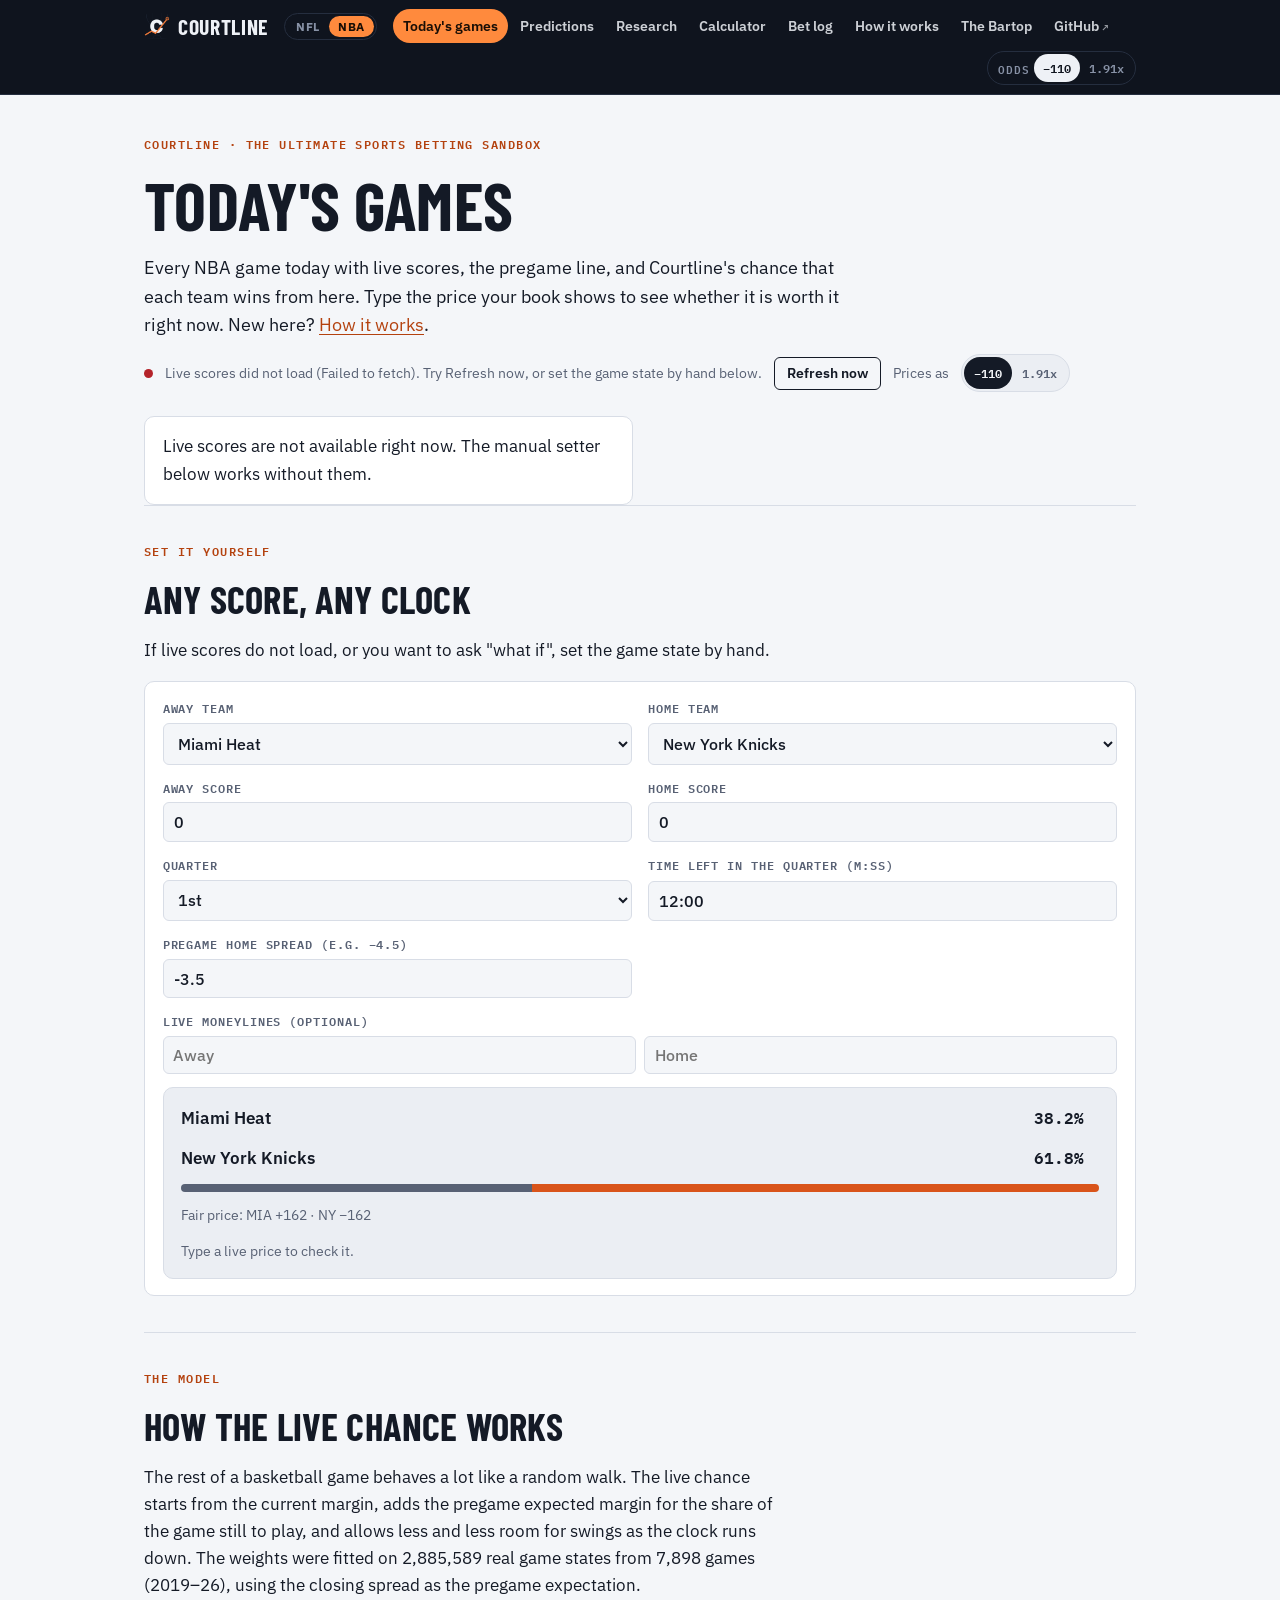
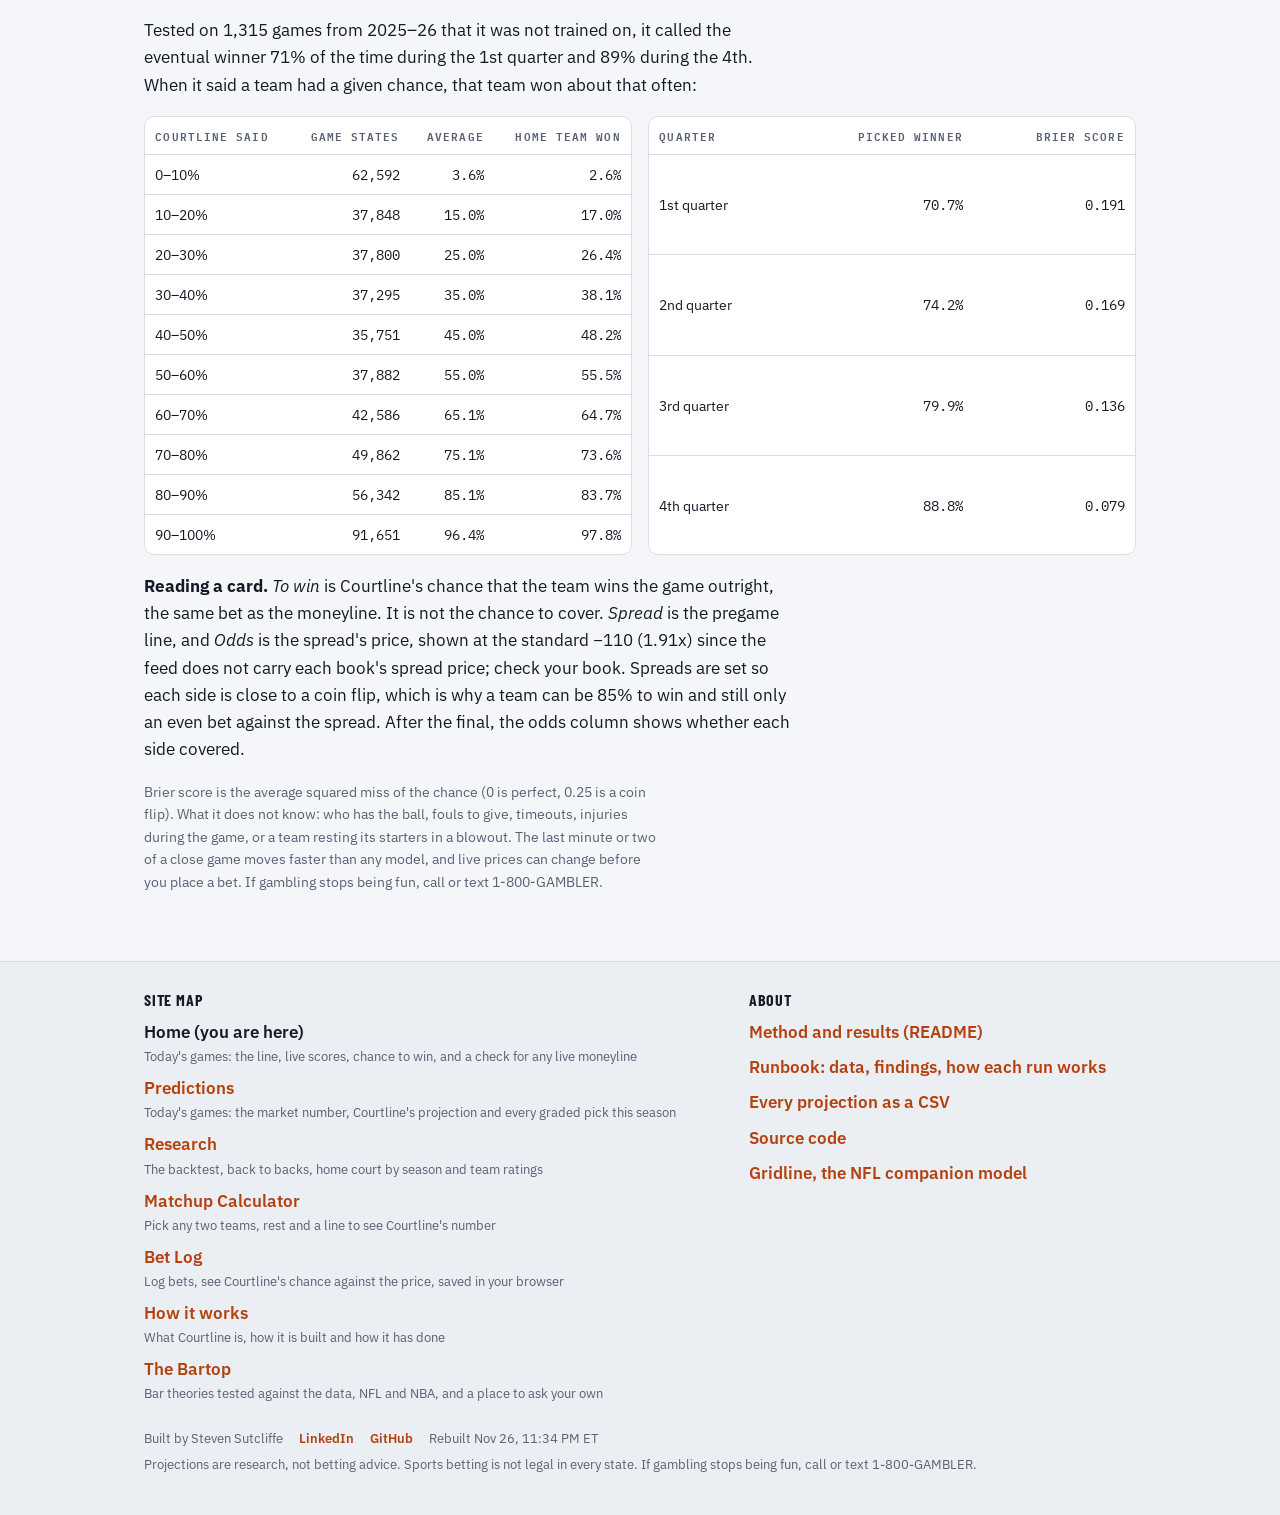
==== commit dc5317be: "NBA odds snapshot 2026-11-27_0434Z and site rebuild" ====
--- a/docs/index.html
+++ b/docs/index.html
@@ -94,7 +94,7 @@
 </main>
 <script>
 (function(){
-var D = {"live":{"a":0.08404,"b":0.13763,"d":0.002},"pregame":{"401909326":{"mu":4.5,"src":"market","home":"NY","away":"MIA","hn":"New York Knicks","an":"Miami Heat","home_rest":2,"away_rest":2,"spread":-4.5,"total":223.5,"ml_home":-164.0,"ml_away":138.0,"tip":"2026-11-28T00:00:00+00:00"},"401909327":{"mu":13.9,"src":"ratings","home":"DET","away":"MIL","hn":"Detroit Pistons","an":"Milwaukee Bucks","home_rest":3,"away_rest":2,"spread":null,"total":null,"ml_home":null,"ml_away":null,"tip":"2026-11-28T00:30:00+00:00"},"401909328":{"mu":-0.5,"src":"ratings","home":"IND","away":"PHI","hn":"Indiana Pacers","an":"Philadelphia 76ers","home_rest":4,"away_rest":2,"spread":null,"total":null,"ml_home":null,"ml_away":null,"tip":"2026-11-28T00:30:00+00:00"},"401909329":{"mu":9.3,"src":"ratings","home":"TOR","away":"BKN","hn":"Toronto Raptors","an":"Brooklyn Nets","home_rest":4,"away_rest":2,"spread":null,"total":null,"ml_home":null,"ml_away":null,"tip":"2026-11-28T00:30:00+00:00"},"401909330":{"mu":7.4,"src":"ratings","home":"BOS","away":"ATL","hn":"Boston Celtics","an":"Atlanta Hawks","home_rest":3,"away_rest":5,"spread":null,"total":null,"ml_home":null,"ml_away":null,"tip":"2026-11-28T01:00:00+00:00"},"401909331":{"mu":4.8,"src":"ratings","home":"MIN","away":"MEM","hn":"Minnesota Timberwolves","an":"Memphis Grizzlies","home_rest":2,"away_rest":2,"spread":null,"total":null,"ml_home":null,"ml_away":null,"tip":"2026-11-28T01:30:00+00:00"},"401909332":{"mu":3.0,"src":"ratings","home":"PHX","away":"DAL","hn":"Phoenix Suns","an":"Dallas Mavericks","home_rest":2,"away_rest":3,"spread":null,"total":null,"ml_home":null,"ml_away":null,"tip":"2026-11-28T02:00:00+00:00"},"401909333":{"mu":7.5,"src":"market","home":"SA","away":"LAL","hn":"San Antonio Spurs","an":"Los Angeles Lakers","home_rest":2,"away_rest":4,"spread":-7.5,"total":232.5,"ml_home":-245.0,"ml_away":200.0,"tip":"2026-11-28T02:30:00+00:00"},"401909334":{"mu":-3.7,"src":"ratings","home":"UTAH","away":"DEN","hn":"Utah Jazz","an":"Denver Nuggets","home_rest":4,"away_rest":3,"spread":null,"total":null,"ml_home":null,"ml_away":null,"tip":"2026-11-28T02:30:00+00:00"},"401909335":{"mu":4.6,"src":"ratings","home":"LAC","away":"NO","hn":"LA Clippers","an":"New Orleans Pelicans","home_rest":2,"away_rest":4,"spread":null,"total":null,"ml_home":null,"ml_away":null,"tip":"2026-11-28T02:30:00+00:00"},"401909336":{"mu":7.2,"src":"ratings","home":"POR","away":"GS","hn":"Portland Trail Blazers","an":"Golden State Warriors","home_rest":2,"away_rest":2,"spread":null,"total":null,"ml_home":null,"ml_away":null,"tip":"2026-11-28T02:30:00+00:00"},"401910046":{"mu":-0.3,"src":"ratings","home":"WSH","away":"ORL","hn":"Washington Wizards","an":"Orlando Magic","home_rest":4,"away_rest":4,"spread":null,"total":null,"ml_home":null,"ml_away":null,"tip":"2026-11-28T22:00:00+00:00"},"401910047":{"mu":8.9,"src":"ratings","home":"CHA","away":"BKN","hn":"Charlotte Hornets","an":"Brooklyn Nets","home_rest":3,"away_rest":1,"spread":null,"total":null,"ml_home":null,"ml_away":null,"tip":"2026-11-28T23:00:00+00:00"},"401910048":{"mu":4.8,"src":"ratings","home":"CHI","away":"IND","hn":"Chicago Bulls","an":"Indiana Pacers","home_rest":3,"away_rest":1,"spread":null,"total":null,"ml_home":null,"ml_away":null,"tip":"2026-11-29T01:00:00+00:00"},"401910049":{"mu":-8.8,"src":"ratings","home":"MIL","away":"OKC","hn":"Milwaukee Bucks","an":"Oklahoma City Thunder","home_rest":1,"away_rest":3,"spread":null,"total":null,"ml_home":null,"ml_away":null,"tip":"2026-11-29T01:00:00+00:00"},"401910050":{"mu":9.8,"src":"ratings","home":"HOU","away":"PHI","hn":"Houston Rockets","an":"Philadelphia 76ers","home_rest":3,"away_rest":1,"spread":null,"total":null,"ml_home":null,"ml_away":null,"tip":"2026-11-29T01:30:00+00:00"},"401910054":{"mu":0.1,"src":"ratings","home":"CLE","away":"MIA","hn":"Cleveland Cavaliers","an":"Miami Heat","home_rest":4,"away_rest":2,"spread":null,"total":null,"ml_home":null,"ml_away":null,"tip":"2026-11-29T20:30:00+00:00"},"401910051":{"mu":1.9,"src":"ratings","home":"MEM","away":"LAL","hn":"Memphis Grizzlies","an":"Los Angeles Lakers","home_rest":2,"away_rest":2,"spread":null,"total":null,"ml_home":null,"ml_away":null,"tip":"2026-11-29T21:00:00+00:00"},"401910052":{"mu":4.0,"src":"ratings","home":"SA","away":"BOS","hn":"San Antonio Spurs","an":"Boston Celtics","home_rest":2,"away_rest":2,"spread":null,"total":null,"ml_home":null,"ml_away":null,"tip":"2026-11-29T21:00:00+00:00"},"401910053":{"mu":-2.3,"src":"ratings","home":"UTAH","away":"PHX","hn":"Utah Jazz","an":"Phoenix Suns","home_rest":2,"away_rest":2,"spread":null,"total":null,"ml_home":null,"ml_away":null,"tip":"2026-11-29T22:00:00+00:00"},"401910055":{"mu":11.3,"src":"ratings","home":"DET","away":"ORL","hn":"Detroit Pistons","an":"Orlando Magic","home_rest":2,"away_rest":1,"spread":null,"total":null,"ml_home":null,"ml_away":null,"tip":"2026-11-29T23:00:00+00:00"},"401910056":{"mu":7.5,"src":"ratings","home":"NY","away":"ATL","hn":"New York Knicks","an":"Atlanta Hawks","home_rest":2,"away_rest":2,"spread":null,"total":null,"ml_home":null,"ml_away":null,"tip":"2026-11-29T23:00:00+00:00"},"401910057":{"mu":1.2,"src":"ratings","home":"TOR","away":"DEN","hn":"Toronto Raptors","an":"Denver Nuggets","home_rest":2,"away_rest":2,"spread":null,"total":null,"ml_home":null,"ml_away":null,"tip":"2026-11-29T23:00:00+00:00"},"401910058":{"mu":11.6,"src":"ratings","home":"POR","away":"NO","hn":"Portland Trail Blazers","an":"New Orleans Pelicans","home_rest":2,"away_rest":2,"spread":null,"total":null,"ml_home":null,"ml_away":null,"tip":"2026-11-29T23:00:00+00:00"}},"teams":[{"team":"SA","name":"San Antonio Spurs","ortg":115.8,"drtg":106.5},{"team":"NY","name":"New York Knicks","ortg":114.4,"drtg":106.7},{"team":"BOS","name":"Boston Celtics","ortg":114.1,"drtg":106.5},{"team":"HOU","name":"Houston Rockets","ortg":117.5,"drtg":111.5},{"team":"MIN","name":"Minnesota Timberwolves","ortg":112.1,"drtg":106.3},{"team":"DET","name":"Detroit Pistons","ortg":113.0,"drtg":108.4},{"team":"LAL","name":"Los Angeles Lakers","ortg":115.0,"drtg":111.1},{"team":"POR","name":"Portland Trail Blazers","ortg":113.3,"drtg":109.5},{"team":"MEM","name":"Memphis Grizzlies","ortg":116.1,"drtg":113.0},{"team":"OKC","name":"Oklahoma City Thunder","ortg":113.1,"drtg":110.5},{"team":"MIA","name":"Miami Heat","ortg":116.8,"drtg":114.8},{"team":"ATL","name":"Atlanta Hawks","ortg":111.3,"drtg":109.5},{"team":"DEN","name":"Denver Nuggets","ortg":115.5,"drtg":114.4},{"team":"PHI","name":"Philadelphia 76ers","ortg":114.6,"drtg":114.8},{"team":"PHX","name":"Phoenix Suns","ortg":112.9,"drtg":113.4},{"team":"TOR","name":"Toronto Raptors","ortg":112.4,"drtg":113.0},{"team":"DAL","name":"Dallas Mavericks","ortg":111.7,"drtg":112.6},{"team":"CLE","name":"Cleveland Cavaliers","ortg":114.5,"drtg":115.5},{"team":"GS","name":"Golden State Warriors","ortg":111.4,"drtg":113.0},{"team":"ORL","name":"Orlando Magic","ortg":108.9,"drtg":112.3},{"team":"CHA","name":"Charlotte Hornets","ortg":109.2,"drtg":112.9},{"team":"CHI","name":"Chicago Bulls","ortg":111.9,"drtg":115.6},{"team":"IND","name":"Indiana Pacers","ortg":110.7,"drtg":114.6},{"team":"LAC","name":"LA Clippers","ortg":110.9,"drtg":115.5},{"team":"UTAH","name":"Utah Jazz","ortg":108.4,"drtg":114.9},{"team":"WSH","name":"Washington Wizards","ortg":109.8,"drtg":116.7},{"team":"NO","name":"New Orleans Pelicans","ortg":110.3,"drtg":117.3},{"team":"BKN","name":"Brooklyn Nets","ortg":108.9,"drtg":117.6},{"team":"MIL","name":"Milwaukee Bucks","ortg":108.9,"drtg":118.0},{"team":"SAC","name":"Sacramento Kings","ortg":108.3,"drtg":118.5}],"rm":{"intercept":2.606837113722586,"d_net":0.8291810158440365,"h_b2b":-1.7690624429874264,"a_b2b":2.0724607373705157,"rest_diff":-0.009552036532222254}}, L = D.live, $ = function(i){return document.getElementById(i)};
+var D = {"live":{"a":0.08404,"b":0.13763,"d":0.002},"pregame":{"401909326":{"mu":3.5,"src":"market","home":"NY","away":"MIA","hn":"New York Knicks","an":"Miami Heat","home_rest":2,"away_rest":2,"spread":-3.5,"total":223.5,"ml_home":-170.0,"ml_away":145.0,"tip":"2026-11-28T00:00:00+00:00"},"401909327":{"mu":8.5,"src":"market","home":"DET","away":"MIL","hn":"Detroit Pistons","an":"Milwaukee Bucks","home_rest":3,"away_rest":2,"spread":-8.5,"total":219.5,"ml_home":-400.0,"ml_away":315.0,"tip":"2026-11-28T00:30:00+00:00"},"401909328":{"mu":-3.0,"src":"market","home":"IND","away":"PHI","hn":"Indiana Pacers","an":"Philadelphia 76ers","home_rest":4,"away_rest":2,"spread":3.0,"total":231.5,"ml_home":132.0,"ml_away":-155.0,"tip":"2026-11-28T00:30:00+00:00"},"401909329":{"mu":7.5,"src":"market","home":"TOR","away":"BKN","hn":"Toronto Raptors","an":"Brooklyn Nets","home_rest":4,"away_rest":2,"spread":-7.5,"total":219.5,"ml_home":-319.0,"ml_away":251.0,"tip":"2026-11-28T00:30:00+00:00"},"401909330":{"mu":9.5,"src":"market","home":"BOS","away":"ATL","hn":"Boston Celtics","an":"Atlanta Hawks","home_rest":3,"away_rest":5,"spread":-9.5,"total":222.0,"ml_home":-400.0,"ml_away":310.0,"tip":"2026-11-28T01:00:00+00:00"},"401909331":{"mu":3.5,"src":"market","home":"MIN","away":"MEM","hn":"Minnesota Timberwolves","an":"Memphis Grizzlies","home_rest":2,"away_rest":2,"spread":-3.5,"total":221.0,"ml_home":-160.0,"ml_away":136.0,"tip":"2026-11-28T01:30:00+00:00"},"401909332":{"mu":2.0,"src":"market","home":"PHX","away":"DAL","hn":"Phoenix Suns","an":"Dallas Mavericks","home_rest":2,"away_rest":3,"spread":-2.0,"total":227.5,"ml_home":-133.0,"ml_away":110.0,"tip":"2026-11-28T02:00:00+00:00"},"401909333":{"mu":5.5,"src":"market","home":"SA","away":"LAL","hn":"San Antonio Spurs","an":"Los Angeles Lakers","home_rest":2,"away_rest":4,"spread":-5.5,"total":225.0,"ml_home":-216.0,"ml_away":183.0,"tip":"2026-11-28T02:30:00+00:00"},"401909334":{"mu":-10.0,"src":"market","home":"UTAH","away":"DEN","hn":"Utah Jazz","an":"Denver Nuggets","home_rest":4,"away_rest":3,"spread":10.0,"total":228.5,"ml_home":375.0,"ml_away":-490.0,"tip":"2026-11-28T02:30:00+00:00"},"401909335":{"mu":3.0,"src":"market","home":"LAC","away":"NO","hn":"LA Clippers","an":"New Orleans Pelicans","home_rest":2,"away_rest":4,"spread":-3.0,"total":231.5,"ml_home":-155.0,"ml_away":130.0,"tip":"2026-11-28T02:30:00+00:00"},"401909336":{"mu":8.5,"src":"market","home":"POR","away":"GS","hn":"Portland Trail Blazers","an":"Golden State Warriors","home_rest":2,"away_rest":2,"spread":-8.5,"total":221.0,"ml_home":-375.0,"ml_away":300.0,"tip":"2026-11-28T02:30:00+00:00"},"401910046":{"mu":-0.3,"src":"ratings","home":"WSH","away":"ORL","hn":"Washington Wizards","an":"Orlando Magic","home_rest":4,"away_rest":4,"spread":null,"total":null,"ml_home":null,"ml_away":null,"tip":"2026-11-28T22:00:00+00:00"},"401910047":{"mu":8.9,"src":"ratings","home":"CHA","away":"BKN","hn":"Charlotte Hornets","an":"Brooklyn Nets","home_rest":3,"away_rest":1,"spread":null,"total":null,"ml_home":null,"ml_away":null,"tip":"2026-11-28T23:00:00+00:00"},"401910048":{"mu":4.8,"src":"ratings","home":"CHI","away":"IND","hn":"Chicago Bulls","an":"Indiana Pacers","home_rest":3,"away_rest":1,"spread":null,"total":null,"ml_home":null,"ml_away":null,"tip":"2026-11-29T01:00:00+00:00"},"401910049":{"mu":-8.8,"src":"ratings","home":"MIL","away":"OKC","hn":"Milwaukee Bucks","an":"Oklahoma City Thunder","home_rest":1,"away_rest":3,"spread":null,"total":null,"ml_home":null,"ml_away":null,"tip":"2026-11-29T01:00:00+00:00"},"401910050":{"mu":9.8,"src":"ratings","home":"HOU","away":"PHI","hn":"Houston Rockets","an":"Philadelphia 76ers","home_rest":3,"away_rest":1,"spread":null,"total":null,"ml_home":null,"ml_away":null,"tip":"2026-11-29T01:30:00+00:00"},"401910054":{"mu":0.1,"src":"ratings","home":"CLE","away":"MIA","hn":"Cleveland Cavaliers","an":"Miami Heat","home_rest":4,"away_rest":2,"spread":null,"total":null,"ml_home":null,"ml_away":null,"tip":"2026-11-29T20:30:00+00:00"},"401910051":{"mu":1.9,"src":"ratings","home":"MEM","away":"LAL","hn":"Memphis Grizzlies","an":"Los Angeles Lakers","home_rest":2,"away_rest":2,"spread":null,"total":null,"ml_home":null,"ml_away":null,"tip":"2026-11-29T21:00:00+00:00"},"401910052":{"mu":4.0,"src":"ratings","home":"SA","away":"BOS","hn":"San Antonio Spurs","an":"Boston Celtics","home_rest":2,"away_rest":2,"spread":null,"total":null,"ml_home":null,"ml_away":null,"tip":"2026-11-29T21:00:00+00:00"},"401910053":{"mu":-2.3,"src":"ratings","home":"UTAH","away":"PHX","hn":"Utah Jazz","an":"Phoenix Suns","home_rest":2,"away_rest":2,"spread":null,"total":null,"ml_home":null,"ml_away":null,"tip":"2026-11-29T22:00:00+00:00"},"401910055":{"mu":11.3,"src":"ratings","home":"DET","away":"ORL","hn":"Detroit Pistons","an":"Orlando Magic","home_rest":2,"away_rest":1,"spread":null,"total":null,"ml_home":null,"ml_away":null,"tip":"2026-11-29T23:00:00+00:00"},"401910056":{"mu":7.5,"src":"ratings","home":"NY","away":"ATL","hn":"New York Knicks","an":"Atlanta Hawks","home_rest":2,"away_rest":2,"spread":null,"total":null,"ml_home":null,"ml_away":null,"tip":"2026-11-29T23:00:00+00:00"},"401910057":{"mu":1.2,"src":"ratings","home":"TOR","away":"DEN","hn":"Toronto Raptors","an":"Denver Nuggets","home_rest":2,"away_rest":2,"spread":null,"total":null,"ml_home":null,"ml_away":null,"tip":"2026-11-29T23:00:00+00:00"},"401910058":{"mu":11.6,"src":"ratings","home":"POR","away":"NO","hn":"Portland Trail Blazers","an":"New Orleans Pelicans","home_rest":2,"away_rest":2,"spread":null,"total":null,"ml_home":null,"ml_away":null,"tip":"2026-11-29T23:00:00+00:00"},"401910059":{"mu":5.1,"src":"ratings","home":"GS","away":"LAC","hn":"Golden State Warriors","an":"LA Clippers","home_rest":2,"away_rest":2,"spread":null,"total":null,"ml_home":null,"ml_away":null,"tip":"2026-11-30T01:30:00+00:00"},"401910060":{"mu":-10.7,"src":"ratings","home":"SAC","away":"MIN","hn":"Sacramento Kings","an":"Minnesota Timberwolves","home_rest":4,"away_rest":2,"spread":null,"total":null,"ml_home":null,"ml_away":null,"tip":"2026-11-30T02:00:00+00:00"}},"teams":[{"team":"SA","name":"San Antonio Spurs","ortg":115.8,"drtg":106.5},{"team":"NY","name":"New York Knicks","ortg":114.4,"drtg":106.7},{"team":"BOS","name":"Boston Celtics","ortg":114.1,"drtg":106.5},{"team":"HOU","name":"Houston Rockets","ortg":117.5,"drtg":111.5},{"team":"MIN","name":"Minnesota Timberwolves","ortg":112.1,"drtg":106.3},{"team":"DET","name":"Detroit Pistons","ortg":113.0,"drtg":108.4},{"team":"LAL","name":"Los Angeles Lakers","ortg":115.0,"drtg":111.1},{"team":"POR","name":"Portland Trail Blazers","ortg":113.3,"drtg":109.5},{"team":"MEM","name":"Memphis Grizzlies","ortg":116.1,"drtg":113.0},{"team":"OKC","name":"Oklahoma City Thunder","ortg":113.1,"drtg":110.5},{"team":"MIA","name":"Miami Heat","ortg":116.8,"drtg":114.8},{"team":"ATL","name":"Atlanta Hawks","ortg":111.3,"drtg":109.5},{"team":"DEN","name":"Denver Nuggets","ortg":115.5,"drtg":114.4},{"team":"PHI","name":"Philadelphia 76ers","ortg":114.6,"drtg":114.8},{"team":"PHX","name":"Phoenix Suns","ortg":112.9,"drtg":113.4},{"team":"TOR","name":"Toronto Raptors","ortg":112.4,"drtg":113.0},{"team":"DAL","name":"Dallas Mavericks","ortg":111.7,"drtg":112.6},{"team":"CLE","name":"Cleveland Cavaliers","ortg":114.5,"drtg":115.5},{"team":"GS","name":"Golden State Warriors","ortg":111.4,"drtg":113.0},{"team":"ORL","name":"Orlando Magic","ortg":108.9,"drtg":112.3},{"team":"CHA","name":"Charlotte Hornets","ortg":109.2,"drtg":112.9},{"team":"CHI","name":"Chicago Bulls","ortg":111.9,"drtg":115.6},{"team":"IND","name":"Indiana Pacers","ortg":110.7,"drtg":114.6},{"team":"LAC","name":"LA Clippers","ortg":110.9,"drtg":115.5},{"team":"UTAH","name":"Utah Jazz","ortg":108.4,"drtg":114.9},{"team":"WSH","name":"Washington Wizards","ortg":109.8,"drtg":116.7},{"team":"NO","name":"New Orleans Pelicans","ortg":110.3,"drtg":117.3},{"team":"BKN","name":"Brooklyn Nets","ortg":108.9,"drtg":117.6},{"team":"MIL","name":"Milwaukee Bucks","ortg":108.9,"drtg":118.0},{"team":"SAC","name":"Sacramento Kings","ortg":108.3,"drtg":118.5}],"rm":{"intercept":2.6068371137225896,"d_net":0.8291810158440359,"h_b2b":-1.7690624429873831,"a_b2b":2.072460737370467,"rest_diff":-0.009552036532207443}}, L = D.live, $ = function(i){return document.getElementById(i)};
 var URL_ = "https://site.api.espn.com/apis/site/v2/sports/basketball/nba/scoreboard";
 var T = {}; D.teams.forEach(function(t){ T[t.team] = t; });
 function esc(s){ return String(s == null ? "" : s).replace(/[&<>"']/g, function(c){ return {"&":"&amp;","<":"&lt;",">":"&gt;",'"':"&quot;","'":"&#39;"}[c]; }); }
@@ -245,6 +245,6 @@
 manual(); load(); start();
 })();
 </script>
-<footer class="cl-map"><div class="cl-in"><nav aria-label="Site map"><h2>Site map</h2><ul><li><span class="here">Home (you are here)</span><span class="d">Today&#x27;s games: the line, live scores, chance to win, and a check for any live moneyline</span></li><li><a href="predictions.html">Predictions</a><span class="d">Today&#x27;s games: the market number, Courtline&#x27;s projection and every graded pick this season</span></li><li><a href="research.html">Research</a><span class="d">The backtest, back to backs, home court by season and team ratings</span></li><li><a href="calculator.html">Matchup Calculator</a><span class="d">Pick any two teams, rest and a line to see Courtline&#x27;s number</span></li><li><a href="bet-log.html">Bet Log</a><span class="d">Log bets, see Courtline&#x27;s chance against the price, saved in your browser</span></li><li><a href="how-it-works.html">How it works</a><span class="d">What Courtline is, how it is built and how it has done</span></li><li><a href="bartop.html">The Bartop</a><span class="d">Bar theories tested against the data, NFL and NBA, and a place to ask your own</span></li></ul></nav><nav aria-label="About Courtline"><h2>About</h2><ul><li><a href="https://github.com/stevopotpie/courtline#readme">Method and results (README)</a></li><li><a href="https://github.com/stevopotpie/courtline/blob/main/RUNBOOK.md">Runbook: data, findings, how each run works</a></li><li><a href="https://github.com/stevopotpie/courtline/blob/main/data/predictions.csv">Every projection as a CSV</a></li><li><a href="https://github.com/stevopotpie/courtline">Source code</a></li><li><a href="https://stevopotpie.github.io/gridline/">Gridline, the NFL companion model</a></li></ul></nav><div class="foot"><span>Built by Steven Sutcliffe</span><a href="https://www.linkedin.com/in/steven-sutcliffe/">LinkedIn</a><a href="https://github.com/stevopotpie">GitHub</a><span>Rebuilt Nov 26, 8:00 PM ET</span><span>Projections are research, not betting advice. Sports betting is not legal in every state. If gambling stops being fun, call or text 1-800-GAMBLER.</span></div></div></footer>
+<footer class="cl-map"><div class="cl-in"><nav aria-label="Site map"><h2>Site map</h2><ul><li><span class="here">Home (you are here)</span><span class="d">Today&#x27;s games: the line, live scores, chance to win, and a check for any live moneyline</span></li><li><a href="predictions.html">Predictions</a><span class="d">Today&#x27;s games: the market number, Courtline&#x27;s projection and every graded pick this season</span></li><li><a href="research.html">Research</a><span class="d">The backtest, back to backs, home court by season and team ratings</span></li><li><a href="calculator.html">Matchup Calculator</a><span class="d">Pick any two teams, rest and a line to see Courtline&#x27;s number</span></li><li><a href="bet-log.html">Bet Log</a><span class="d">Log bets, see Courtline&#x27;s chance against the price, saved in your browser</span></li><li><a href="how-it-works.html">How it works</a><span class="d">What Courtline is, how it is built and how it has done</span></li><li><a href="bartop.html">The Bartop</a><span class="d">Bar theories tested against the data, NFL and NBA, and a place to ask your own</span></li></ul></nav><nav aria-label="About Courtline"><h2>About</h2><ul><li><a href="https://github.com/stevopotpie/courtline#readme">Method and results (README)</a></li><li><a href="https://github.com/stevopotpie/courtline/blob/main/RUNBOOK.md">Runbook: data, findings, how each run works</a></li><li><a href="https://github.com/stevopotpie/courtline/blob/main/data/predictions.csv">Every projection as a CSV</a></li><li><a href="https://github.com/stevopotpie/courtline">Source code</a></li><li><a href="https://stevopotpie.github.io/gridline/">Gridline, the NFL companion model</a></li></ul></nav><div class="foot"><span>Built by Steven Sutcliffe</span><a href="https://www.linkedin.com/in/steven-sutcliffe/">LinkedIn</a><a href="https://github.com/stevopotpie">GitHub</a><span>Rebuilt Nov 26, 11:34 PM ET</span><span>Projections are research, not betting advice. Sports betting is not legal in every state. If gambling stops being fun, call or text 1-800-GAMBLER.</span></div></div></footer>
 </body>
 </html>
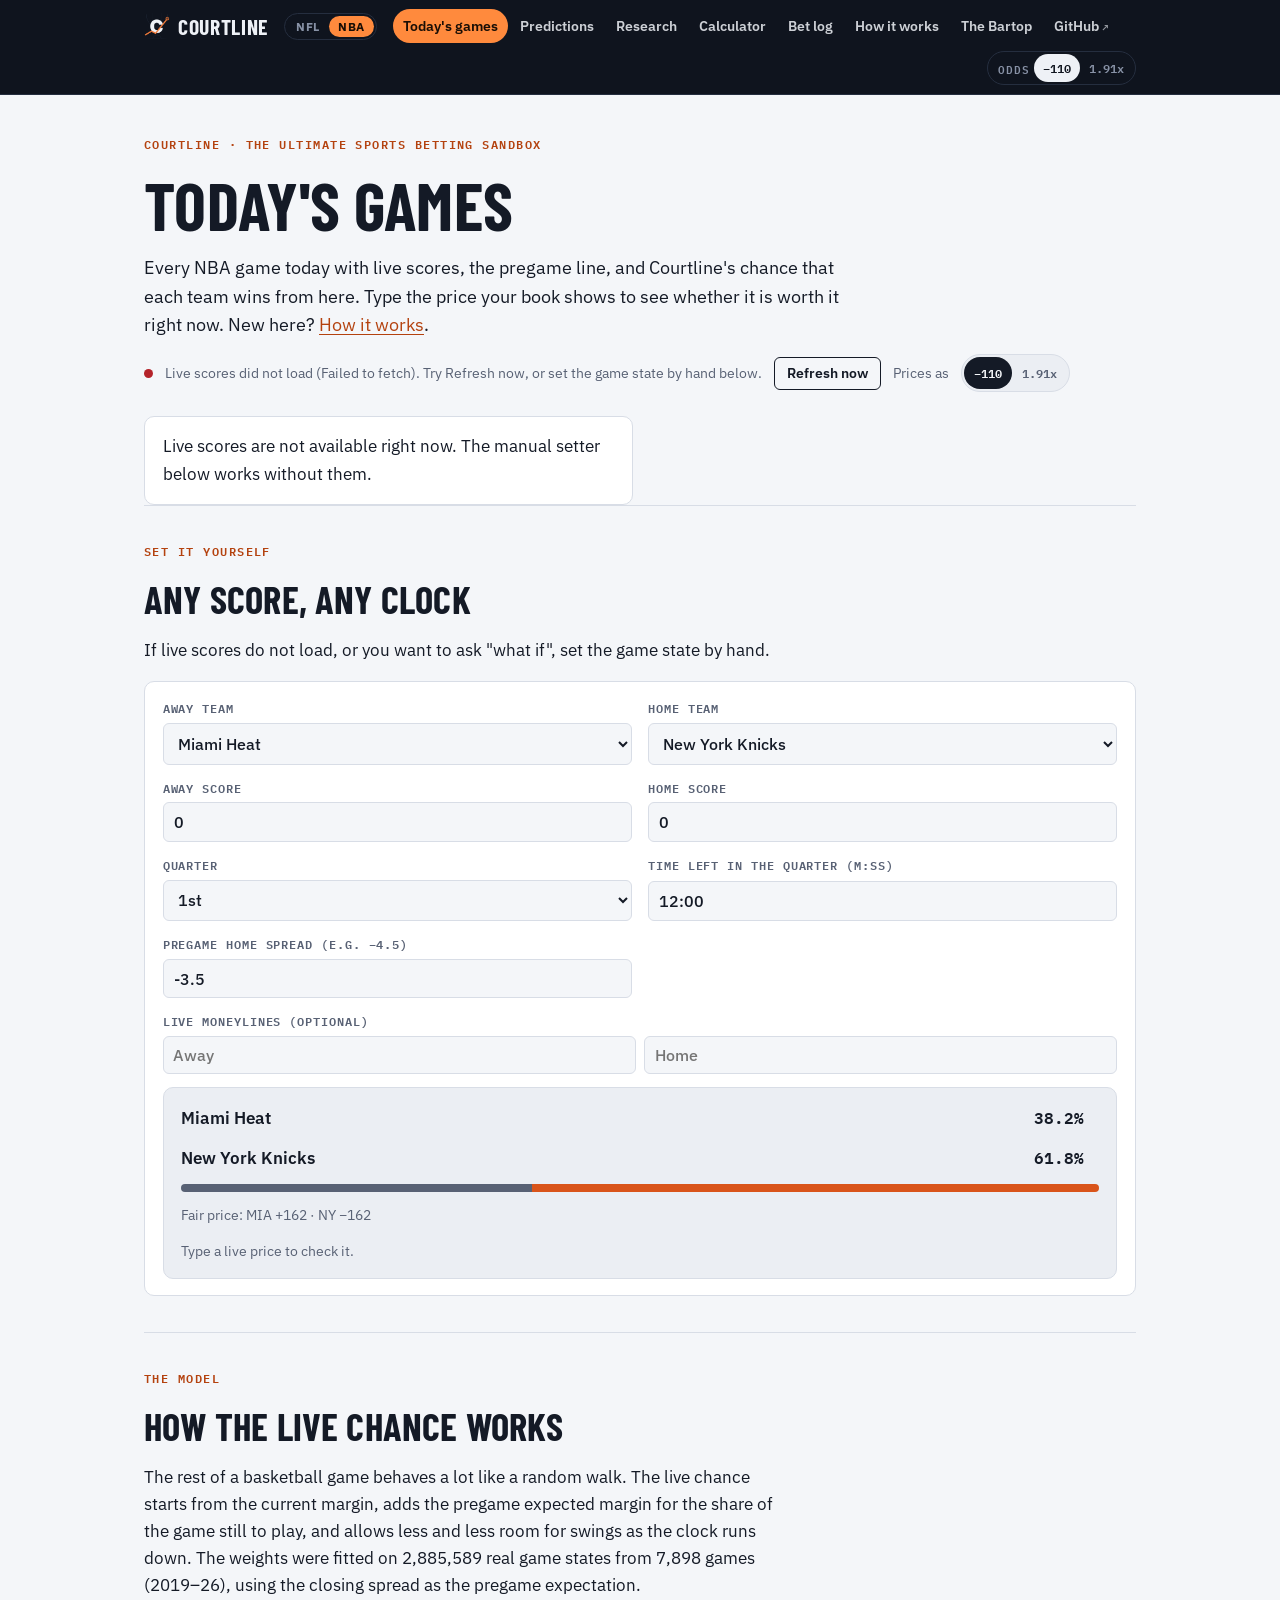
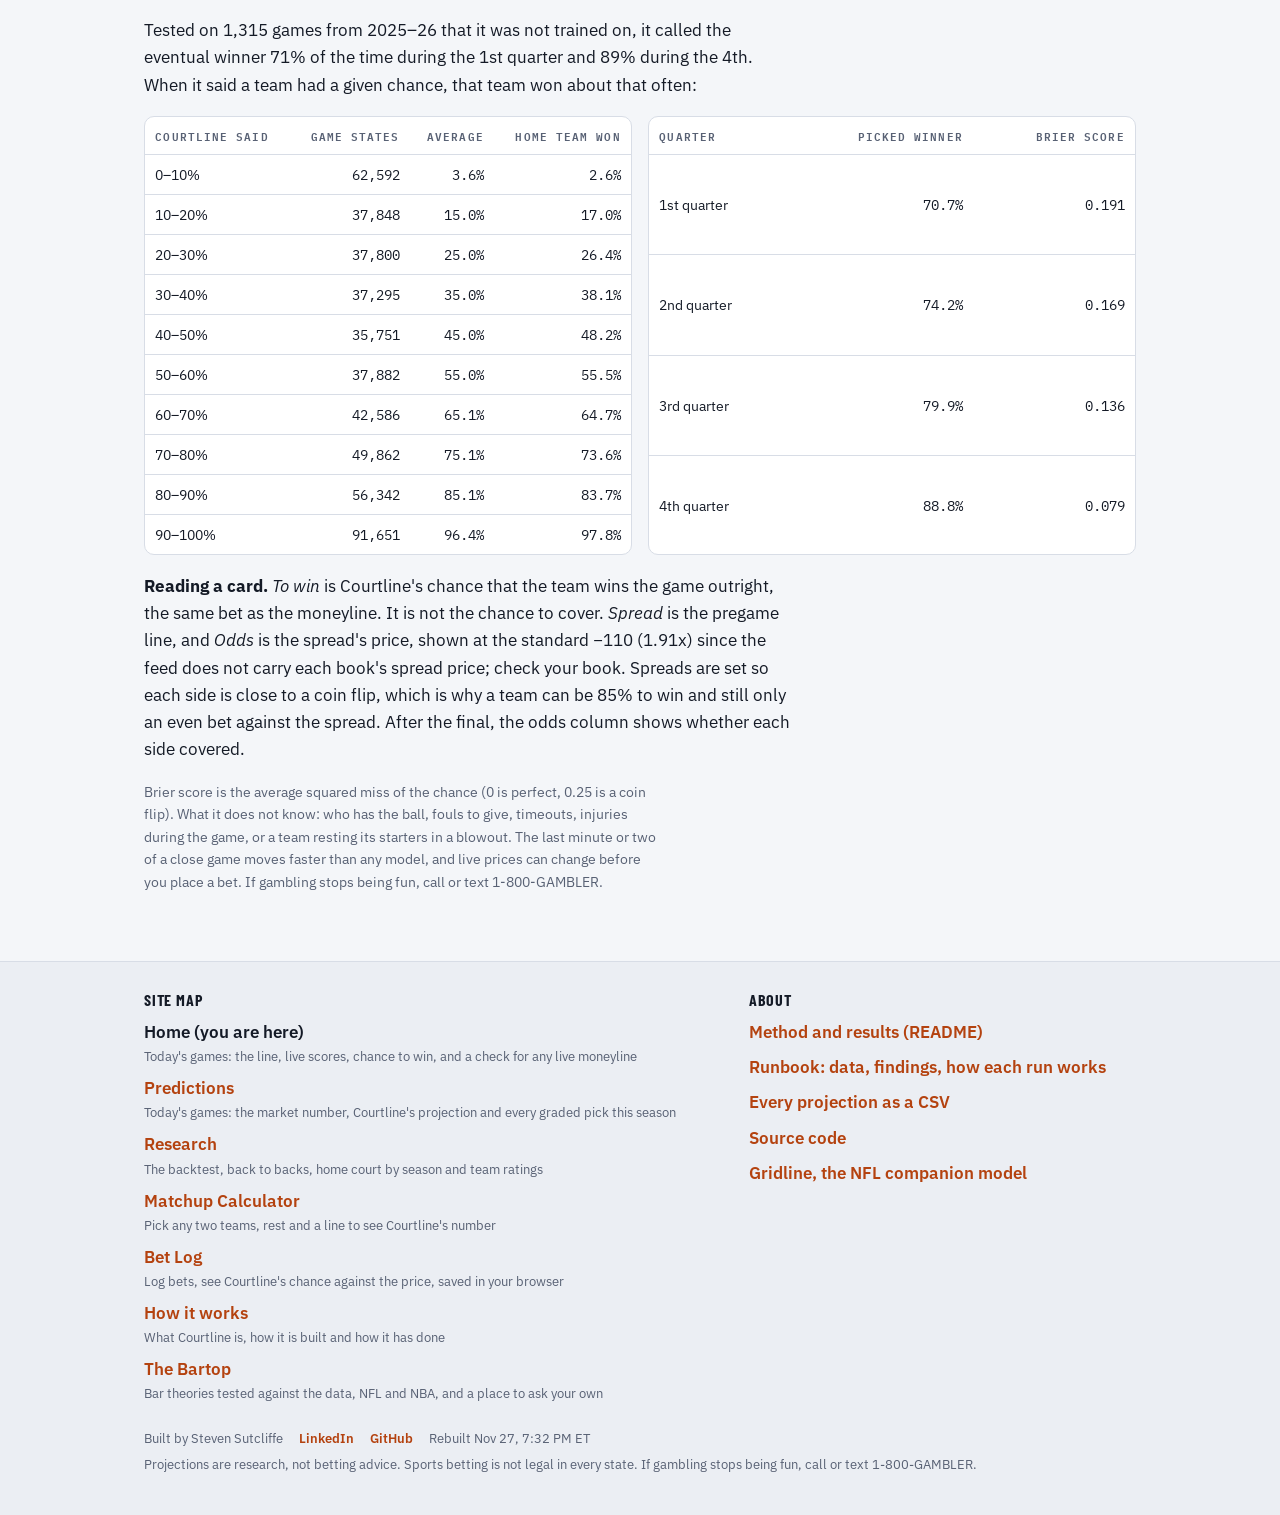
==== commit b01085ee: "Site rebuild 2026-11-28_0034Z" ====
--- a/docs/index.html
+++ b/docs/index.html
@@ -94,7 +94,7 @@
 </main>
 <script>
 (function(){
-var D = {"live":{"a":0.08404,"b":0.13763,"d":0.002},"pregame":{"401909326":{"mu":3.5,"src":"market","home":"NY","away":"MIA","hn":"New York Knicks","an":"Miami Heat","home_rest":2,"away_rest":2,"spread":-3.5,"total":223.5,"ml_home":-170.0,"ml_away":145.0,"tip":"2026-11-28T00:00:00+00:00"},"401909327":{"mu":8.5,"src":"market","home":"DET","away":"MIL","hn":"Detroit Pistons","an":"Milwaukee Bucks","home_rest":3,"away_rest":2,"spread":-8.5,"total":219.5,"ml_home":-400.0,"ml_away":315.0,"tip":"2026-11-28T00:30:00+00:00"},"401909328":{"mu":-3.0,"src":"market","home":"IND","away":"PHI","hn":"Indiana Pacers","an":"Philadelphia 76ers","home_rest":4,"away_rest":2,"spread":3.0,"total":231.5,"ml_home":132.0,"ml_away":-155.0,"tip":"2026-11-28T00:30:00+00:00"},"401909329":{"mu":7.5,"src":"market","home":"TOR","away":"BKN","hn":"Toronto Raptors","an":"Brooklyn Nets","home_rest":4,"away_rest":2,"spread":-7.5,"total":219.5,"ml_home":-319.0,"ml_away":251.0,"tip":"2026-11-28T00:30:00+00:00"},"401909330":{"mu":9.5,"src":"market","home":"BOS","away":"ATL","hn":"Boston Celtics","an":"Atlanta Hawks","home_rest":3,"away_rest":5,"spread":-9.5,"total":222.0,"ml_home":-400.0,"ml_away":310.0,"tip":"2026-11-28T01:00:00+00:00"},"401909331":{"mu":3.5,"src":"market","home":"MIN","away":"MEM","hn":"Minnesota Timberwolves","an":"Memphis Grizzlies","home_rest":2,"away_rest":2,"spread":-3.5,"total":221.0,"ml_home":-160.0,"ml_away":136.0,"tip":"2026-11-28T01:30:00+00:00"},"401909332":{"mu":2.0,"src":"market","home":"PHX","away":"DAL","hn":"Phoenix Suns","an":"Dallas Mavericks","home_rest":2,"away_rest":3,"spread":-2.0,"total":227.5,"ml_home":-133.0,"ml_away":110.0,"tip":"2026-11-28T02:00:00+00:00"},"401909333":{"mu":5.5,"src":"market","home":"SA","away":"LAL","hn":"San Antonio Spurs","an":"Los Angeles Lakers","home_rest":2,"away_rest":4,"spread":-5.5,"total":225.0,"ml_home":-216.0,"ml_away":183.0,"tip":"2026-11-28T02:30:00+00:00"},"401909334":{"mu":-10.0,"src":"market","home":"UTAH","away":"DEN","hn":"Utah Jazz","an":"Denver Nuggets","home_rest":4,"away_rest":3,"spread":10.0,"total":228.5,"ml_home":375.0,"ml_away":-490.0,"tip":"2026-11-28T02:30:00+00:00"},"401909335":{"mu":3.0,"src":"market","home":"LAC","away":"NO","hn":"LA Clippers","an":"New Orleans Pelicans","home_rest":2,"away_rest":4,"spread":-3.0,"total":231.5,"ml_home":-155.0,"ml_away":130.0,"tip":"2026-11-28T02:30:00+00:00"},"401909336":{"mu":8.5,"src":"market","home":"POR","away":"GS","hn":"Portland Trail Blazers","an":"Golden State Warriors","home_rest":2,"away_rest":2,"spread":-8.5,"total":221.0,"ml_home":-375.0,"ml_away":300.0,"tip":"2026-11-28T02:30:00+00:00"},"401910046":{"mu":-0.3,"src":"ratings","home":"WSH","away":"ORL","hn":"Washington Wizards","an":"Orlando Magic","home_rest":4,"away_rest":4,"spread":null,"total":null,"ml_home":null,"ml_away":null,"tip":"2026-11-28T22:00:00+00:00"},"401910047":{"mu":8.9,"src":"ratings","home":"CHA","away":"BKN","hn":"Charlotte Hornets","an":"Brooklyn Nets","home_rest":3,"away_rest":1,"spread":null,"total":null,"ml_home":null,"ml_away":null,"tip":"2026-11-28T23:00:00+00:00"},"401910048":{"mu":4.8,"src":"ratings","home":"CHI","away":"IND","hn":"Chicago Bulls","an":"Indiana Pacers","home_rest":3,"away_rest":1,"spread":null,"total":null,"ml_home":null,"ml_away":null,"tip":"2026-11-29T01:00:00+00:00"},"401910049":{"mu":-8.8,"src":"ratings","home":"MIL","away":"OKC","hn":"Milwaukee Bucks","an":"Oklahoma City Thunder","home_rest":1,"away_rest":3,"spread":null,"total":null,"ml_home":null,"ml_away":null,"tip":"2026-11-29T01:00:00+00:00"},"401910050":{"mu":9.8,"src":"ratings","home":"HOU","away":"PHI","hn":"Houston Rockets","an":"Philadelphia 76ers","home_rest":3,"away_rest":1,"spread":null,"total":null,"ml_home":null,"ml_away":null,"tip":"2026-11-29T01:30:00+00:00"},"401910054":{"mu":0.1,"src":"ratings","home":"CLE","away":"MIA","hn":"Cleveland Cavaliers","an":"Miami Heat","home_rest":4,"away_rest":2,"spread":null,"total":null,"ml_home":null,"ml_away":null,"tip":"2026-11-29T20:30:00+00:00"},"401910051":{"mu":1.9,"src":"ratings","home":"MEM","away":"LAL","hn":"Memphis Grizzlies","an":"Los Angeles Lakers","home_rest":2,"away_rest":2,"spread":null,"total":null,"ml_home":null,"ml_away":null,"tip":"2026-11-29T21:00:00+00:00"},"401910052":{"mu":4.0,"src":"ratings","home":"SA","away":"BOS","hn":"San Antonio Spurs","an":"Boston Celtics","home_rest":2,"away_rest":2,"spread":null,"total":null,"ml_home":null,"ml_away":null,"tip":"2026-11-29T21:00:00+00:00"},"401910053":{"mu":-2.3,"src":"ratings","home":"UTAH","away":"PHX","hn":"Utah Jazz","an":"Phoenix Suns","home_rest":2,"away_rest":2,"spread":null,"total":null,"ml_home":null,"ml_away":null,"tip":"2026-11-29T22:00:00+00:00"},"401910055":{"mu":11.3,"src":"ratings","home":"DET","away":"ORL","hn":"Detroit Pistons","an":"Orlando Magic","home_rest":2,"away_rest":1,"spread":null,"total":null,"ml_home":null,"ml_away":null,"tip":"2026-11-29T23:00:00+00:00"},"401910056":{"mu":7.5,"src":"ratings","home":"NY","away":"ATL","hn":"New York Knicks","an":"Atlanta Hawks","home_rest":2,"away_rest":2,"spread":null,"total":null,"ml_home":null,"ml_away":null,"tip":"2026-11-29T23:00:00+00:00"},"401910057":{"mu":1.2,"src":"ratings","home":"TOR","away":"DEN","hn":"Toronto Raptors","an":"Denver Nuggets","home_rest":2,"away_rest":2,"spread":null,"total":null,"ml_home":null,"ml_away":null,"tip":"2026-11-29T23:00:00+00:00"},"401910058":{"mu":11.6,"src":"ratings","home":"POR","away":"NO","hn":"Portland Trail Blazers","an":"New Orleans Pelicans","home_rest":2,"away_rest":2,"spread":null,"total":null,"ml_home":null,"ml_away":null,"tip":"2026-11-29T23:00:00+00:00"},"401910059":{"mu":5.1,"src":"ratings","home":"GS","away":"LAC","hn":"Golden State Warriors","an":"LA Clippers","home_rest":2,"away_rest":2,"spread":null,"total":null,"ml_home":null,"ml_away":null,"tip":"2026-11-30T01:30:00+00:00"},"401910060":{"mu":-10.7,"src":"ratings","home":"SAC","away":"MIN","hn":"Sacramento Kings","an":"Minnesota Timberwolves","home_rest":4,"away_rest":2,"spread":null,"total":null,"ml_home":null,"ml_away":null,"tip":"2026-11-30T02:00:00+00:00"}},"teams":[{"team":"SA","name":"San Antonio Spurs","ortg":115.8,"drtg":106.5},{"team":"NY","name":"New York Knicks","ortg":114.4,"drtg":106.7},{"team":"BOS","name":"Boston Celtics","ortg":114.1,"drtg":106.5},{"team":"HOU","name":"Houston Rockets","ortg":117.5,"drtg":111.5},{"team":"MIN","name":"Minnesota Timberwolves","ortg":112.1,"drtg":106.3},{"team":"DET","name":"Detroit Pistons","ortg":113.0,"drtg":108.4},{"team":"LAL","name":"Los Angeles Lakers","ortg":115.0,"drtg":111.1},{"team":"POR","name":"Portland Trail Blazers","ortg":113.3,"drtg":109.5},{"team":"MEM","name":"Memphis Grizzlies","ortg":116.1,"drtg":113.0},{"team":"OKC","name":"Oklahoma City Thunder","ortg":113.1,"drtg":110.5},{"team":"MIA","name":"Miami Heat","ortg":116.8,"drtg":114.8},{"team":"ATL","name":"Atlanta Hawks","ortg":111.3,"drtg":109.5},{"team":"DEN","name":"Denver Nuggets","ortg":115.5,"drtg":114.4},{"team":"PHI","name":"Philadelphia 76ers","ortg":114.6,"drtg":114.8},{"team":"PHX","name":"Phoenix Suns","ortg":112.9,"drtg":113.4},{"team":"TOR","name":"Toronto Raptors","ortg":112.4,"drtg":113.0},{"team":"DAL","name":"Dallas Mavericks","ortg":111.7,"drtg":112.6},{"team":"CLE","name":"Cleveland Cavaliers","ortg":114.5,"drtg":115.5},{"team":"GS","name":"Golden State Warriors","ortg":111.4,"drtg":113.0},{"team":"ORL","name":"Orlando Magic","ortg":108.9,"drtg":112.3},{"team":"CHA","name":"Charlotte Hornets","ortg":109.2,"drtg":112.9},{"team":"CHI","name":"Chicago Bulls","ortg":111.9,"drtg":115.6},{"team":"IND","name":"Indiana Pacers","ortg":110.7,"drtg":114.6},{"team":"LAC","name":"LA Clippers","ortg":110.9,"drtg":115.5},{"team":"UTAH","name":"Utah Jazz","ortg":108.4,"drtg":114.9},{"team":"WSH","name":"Washington Wizards","ortg":109.8,"drtg":116.7},{"team":"NO","name":"New Orleans Pelicans","ortg":110.3,"drtg":117.3},{"team":"BKN","name":"Brooklyn Nets","ortg":108.9,"drtg":117.6},{"team":"MIL","name":"Milwaukee Bucks","ortg":108.9,"drtg":118.0},{"team":"SAC","name":"Sacramento Kings","ortg":108.3,"drtg":118.5}],"rm":{"intercept":2.6068371137225896,"d_net":0.8291810158440359,"h_b2b":-1.7690624429873831,"a_b2b":2.072460737370467,"rest_diff":-0.009552036532207443}}, L = D.live, $ = function(i){return document.getElementById(i)};
+var D = {"live":{"a":0.08404,"b":0.13763,"d":0.002},"pregame":{"401909326":{"mu":3.5,"src":"market","home":"NY","away":"MIA","hn":"New York Knicks","an":"Miami Heat","home_rest":2,"away_rest":2,"spread":-3.5,"total":223.5,"ml_home":-170.0,"ml_away":145.0,"tip":"2026-11-28T00:00:00+00:00"},"401909327":{"mu":8.5,"src":"market","home":"DET","away":"MIL","hn":"Detroit Pistons","an":"Milwaukee Bucks","home_rest":3,"away_rest":2,"spread":-8.5,"total":219.5,"ml_home":-400.0,"ml_away":315.0,"tip":"2026-11-28T00:30:00+00:00"},"401909328":{"mu":-3.0,"src":"market","home":"IND","away":"PHI","hn":"Indiana Pacers","an":"Philadelphia 76ers","home_rest":4,"away_rest":2,"spread":3.0,"total":231.5,"ml_home":132.0,"ml_away":-155.0,"tip":"2026-11-28T00:30:00+00:00"},"401909329":{"mu":7.5,"src":"market","home":"TOR","away":"BKN","hn":"Toronto Raptors","an":"Brooklyn Nets","home_rest":4,"away_rest":2,"spread":-7.5,"total":219.5,"ml_home":-319.0,"ml_away":251.0,"tip":"2026-11-28T00:30:00+00:00"},"401909330":{"mu":9.5,"src":"market","home":"BOS","away":"ATL","hn":"Boston Celtics","an":"Atlanta Hawks","home_rest":3,"away_rest":5,"spread":-9.5,"total":222.0,"ml_home":-400.0,"ml_away":310.0,"tip":"2026-11-28T01:00:00+00:00"},"401909331":{"mu":3.5,"src":"market","home":"MIN","away":"MEM","hn":"Minnesota Timberwolves","an":"Memphis Grizzlies","home_rest":2,"away_rest":2,"spread":-3.5,"total":221.0,"ml_home":-160.0,"ml_away":136.0,"tip":"2026-11-28T01:30:00+00:00"},"401909332":{"mu":2.0,"src":"market","home":"PHX","away":"DAL","hn":"Phoenix Suns","an":"Dallas Mavericks","home_rest":2,"away_rest":3,"spread":-2.0,"total":227.5,"ml_home":-133.0,"ml_away":110.0,"tip":"2026-11-28T02:00:00+00:00"},"401909333":{"mu":5.5,"src":"market","home":"SA","away":"LAL","hn":"San Antonio Spurs","an":"Los Angeles Lakers","home_rest":2,"away_rest":4,"spread":-5.5,"total":225.0,"ml_home":-216.0,"ml_away":183.0,"tip":"2026-11-28T02:30:00+00:00"},"401909334":{"mu":-10.0,"src":"market","home":"UTAH","away":"DEN","hn":"Utah Jazz","an":"Denver Nuggets","home_rest":4,"away_rest":3,"spread":10.0,"total":228.5,"ml_home":375.0,"ml_away":-490.0,"tip":"2026-11-28T02:30:00+00:00"},"401909335":{"mu":3.0,"src":"market","home":"LAC","away":"NO","hn":"LA Clippers","an":"New Orleans Pelicans","home_rest":2,"away_rest":4,"spread":-3.0,"total":231.5,"ml_home":-155.0,"ml_away":130.0,"tip":"2026-11-28T02:30:00+00:00"},"401909336":{"mu":8.5,"src":"market","home":"POR","away":"GS","hn":"Portland Trail Blazers","an":"Golden State Warriors","home_rest":2,"away_rest":2,"spread":-8.5,"total":221.0,"ml_home":-375.0,"ml_away":300.0,"tip":"2026-11-28T02:30:00+00:00"},"401910046":{"mu":-0.3,"src":"ratings","home":"WSH","away":"ORL","hn":"Washington Wizards","an":"Orlando Magic","home_rest":4,"away_rest":4,"spread":null,"total":null,"ml_home":null,"ml_away":null,"tip":"2026-11-28T22:00:00+00:00"},"401910047":{"mu":8.9,"src":"ratings","home":"CHA","away":"BKN","hn":"Charlotte Hornets","an":"Brooklyn Nets","home_rest":3,"away_rest":1,"spread":null,"total":null,"ml_home":null,"ml_away":null,"tip":"2026-11-28T23:00:00+00:00"},"401910048":{"mu":4.8,"src":"ratings","home":"CHI","away":"IND","hn":"Chicago Bulls","an":"Indiana Pacers","home_rest":3,"away_rest":1,"spread":null,"total":null,"ml_home":null,"ml_away":null,"tip":"2026-11-29T01:00:00+00:00"},"401910049":{"mu":-8.8,"src":"ratings","home":"MIL","away":"OKC","hn":"Milwaukee Bucks","an":"Oklahoma City Thunder","home_rest":1,"away_rest":3,"spread":null,"total":null,"ml_home":null,"ml_away":null,"tip":"2026-11-29T01:00:00+00:00"},"401910050":{"mu":9.8,"src":"ratings","home":"HOU","away":"PHI","hn":"Houston Rockets","an":"Philadelphia 76ers","home_rest":3,"away_rest":1,"spread":null,"total":null,"ml_home":null,"ml_away":null,"tip":"2026-11-29T01:30:00+00:00"},"401910054":{"mu":0.1,"src":"ratings","home":"CLE","away":"MIA","hn":"Cleveland Cavaliers","an":"Miami Heat","home_rest":4,"away_rest":2,"spread":null,"total":null,"ml_home":null,"ml_away":null,"tip":"2026-11-29T20:30:00+00:00"},"401910051":{"mu":1.9,"src":"ratings","home":"MEM","away":"LAL","hn":"Memphis Grizzlies","an":"Los Angeles Lakers","home_rest":2,"away_rest":2,"spread":null,"total":null,"ml_home":null,"ml_away":null,"tip":"2026-11-29T21:00:00+00:00"},"401910052":{"mu":4.0,"src":"ratings","home":"SA","away":"BOS","hn":"San Antonio Spurs","an":"Boston Celtics","home_rest":2,"away_rest":2,"spread":null,"total":null,"ml_home":null,"ml_away":null,"tip":"2026-11-29T21:00:00+00:00"},"401910053":{"mu":-2.3,"src":"ratings","home":"UTAH","away":"PHX","hn":"Utah Jazz","an":"Phoenix Suns","home_rest":2,"away_rest":2,"spread":null,"total":null,"ml_home":null,"ml_away":null,"tip":"2026-11-29T22:00:00+00:00"},"401910055":{"mu":11.3,"src":"ratings","home":"DET","away":"ORL","hn":"Detroit Pistons","an":"Orlando Magic","home_rest":2,"away_rest":1,"spread":null,"total":null,"ml_home":null,"ml_away":null,"tip":"2026-11-29T23:00:00+00:00"},"401910056":{"mu":7.5,"src":"ratings","home":"NY","away":"ATL","hn":"New York Knicks","an":"Atlanta Hawks","home_rest":2,"away_rest":2,"spread":null,"total":null,"ml_home":null,"ml_away":null,"tip":"2026-11-29T23:00:00+00:00"},"401910057":{"mu":1.2,"src":"ratings","home":"TOR","away":"DEN","hn":"Toronto Raptors","an":"Denver Nuggets","home_rest":2,"away_rest":2,"spread":null,"total":null,"ml_home":null,"ml_away":null,"tip":"2026-11-29T23:00:00+00:00"},"401910058":{"mu":11.6,"src":"ratings","home":"POR","away":"NO","hn":"Portland Trail Blazers","an":"New Orleans Pelicans","home_rest":2,"away_rest":2,"spread":null,"total":null,"ml_home":null,"ml_away":null,"tip":"2026-11-29T23:00:00+00:00"},"401910059":{"mu":5.1,"src":"ratings","home":"GS","away":"LAC","hn":"Golden State Warriors","an":"LA Clippers","home_rest":2,"away_rest":2,"spread":null,"total":null,"ml_home":null,"ml_away":null,"tip":"2026-11-30T01:30:00+00:00"},"401910060":{"mu":-10.7,"src":"ratings","home":"SAC","away":"MIN","hn":"Sacramento Kings","an":"Minnesota Timberwolves","home_rest":4,"away_rest":2,"spread":null,"total":null,"ml_home":null,"ml_away":null,"tip":"2026-11-30T02:00:00+00:00"},"401910061":{"mu":5.3,"src":"ratings","home":"CHA","away":"WSH","hn":"Charlotte Hornets","an":"Washington Wizards","home_rest":2,"away_rest":2,"spread":null,"total":null,"ml_home":null,"ml_away":null,"tip":"2026-12-01T00:00:00+00:00"},"401910062":{"mu":5.8,"src":"ratings","home":"DET","away":"DEN","hn":"Detroit Pistons","an":"Denver Nuggets","home_rest":1,"away_rest":1,"spread":null,"total":null,"ml_home":null,"ml_away":null,"tip":"2026-12-01T00:00:00+00:00"},"401910063":{"mu":-6.7,"src":"ratings","home":"BKN","away":"OKC","hn":"Brooklyn Nets","an":"Oklahoma City Thunder","home_rest":2,"away_rest":2,"spread":null,"total":null,"ml_home":null,"ml_away":null,"tip":"2026-12-01T00:30:00+00:00"},"401910064":{"mu":6.4,"src":"ratings","home":"HOU","away":"LAL","hn":"Houston Rockets","an":"Los Angeles Lakers","home_rest":2,"away_rest":1,"spread":null,"total":null,"ml_home":null,"ml_away":null,"tip":"2026-12-01T00:30:00+00:00"}},"teams":[{"team":"SA","name":"San Antonio Spurs","ortg":115.8,"drtg":106.5},{"team":"NY","name":"New York Knicks","ortg":114.4,"drtg":106.7},{"team":"BOS","name":"Boston Celtics","ortg":114.1,"drtg":106.5},{"team":"HOU","name":"Houston Rockets","ortg":117.5,"drtg":111.5},{"team":"MIN","name":"Minnesota Timberwolves","ortg":112.1,"drtg":106.3},{"team":"DET","name":"Detroit Pistons","ortg":113.0,"drtg":108.4},{"team":"LAL","name":"Los Angeles Lakers","ortg":115.0,"drtg":111.1},{"team":"POR","name":"Portland Trail Blazers","ortg":113.3,"drtg":109.5},{"team":"MEM","name":"Memphis Grizzlies","ortg":116.1,"drtg":113.0},{"team":"OKC","name":"Oklahoma City Thunder","ortg":113.1,"drtg":110.5},{"team":"MIA","name":"Miami Heat","ortg":116.8,"drtg":114.8},{"team":"ATL","name":"Atlanta Hawks","ortg":111.3,"drtg":109.5},{"team":"DEN","name":"Denver Nuggets","ortg":115.5,"drtg":114.4},{"team":"PHI","name":"Philadelphia 76ers","ortg":114.6,"drtg":114.8},{"team":"PHX","name":"Phoenix Suns","ortg":112.9,"drtg":113.4},{"team":"TOR","name":"Toronto Raptors","ortg":112.4,"drtg":113.0},{"team":"DAL","name":"Dallas Mavericks","ortg":111.7,"drtg":112.6},{"team":"CLE","name":"Cleveland Cavaliers","ortg":114.5,"drtg":115.5},{"team":"GS","name":"Golden State Warriors","ortg":111.4,"drtg":113.0},{"team":"ORL","name":"Orlando Magic","ortg":108.9,"drtg":112.3},{"team":"CHA","name":"Charlotte Hornets","ortg":109.2,"drtg":112.9},{"team":"CHI","name":"Chicago Bulls","ortg":111.9,"drtg":115.6},{"team":"IND","name":"Indiana Pacers","ortg":110.7,"drtg":114.6},{"team":"LAC","name":"LA Clippers","ortg":110.9,"drtg":115.5},{"team":"UTAH","name":"Utah Jazz","ortg":108.4,"drtg":114.9},{"team":"WSH","name":"Washington Wizards","ortg":109.8,"drtg":116.7},{"team":"NO","name":"New Orleans Pelicans","ortg":110.3,"drtg":117.3},{"team":"BKN","name":"Brooklyn Nets","ortg":108.9,"drtg":117.6},{"team":"MIL","name":"Milwaukee Bucks","ortg":108.9,"drtg":118.0},{"team":"SAC","name":"Sacramento Kings","ortg":108.3,"drtg":118.5}],"rm":{"intercept":2.606837113722586,"d_net":0.8291810158440365,"h_b2b":-1.7690624429874264,"a_b2b":2.0724607373705157,"rest_diff":-0.009552036532222254}}, L = D.live, $ = function(i){return document.getElementById(i)};
 var URL_ = "https://site.api.espn.com/apis/site/v2/sports/basketball/nba/scoreboard";
 var T = {}; D.teams.forEach(function(t){ T[t.team] = t; });
 function esc(s){ return String(s == null ? "" : s).replace(/[&<>"']/g, function(c){ return {"&":"&amp;","<":"&lt;",">":"&gt;",'"':"&quot;","'":"&#39;"}[c]; }); }
@@ -245,6 +245,6 @@
 manual(); load(); start();
 })();
 </script>
-<footer class="cl-map"><div class="cl-in"><nav aria-label="Site map"><h2>Site map</h2><ul><li><span class="here">Home (you are here)</span><span class="d">Today&#x27;s games: the line, live scores, chance to win, and a check for any live moneyline</span></li><li><a href="predictions.html">Predictions</a><span class="d">Today&#x27;s games: the market number, Courtline&#x27;s projection and every graded pick this season</span></li><li><a href="research.html">Research</a><span class="d">The backtest, back to backs, home court by season and team ratings</span></li><li><a href="calculator.html">Matchup Calculator</a><span class="d">Pick any two teams, rest and a line to see Courtline&#x27;s number</span></li><li><a href="bet-log.html">Bet Log</a><span class="d">Log bets, see Courtline&#x27;s chance against the price, saved in your browser</span></li><li><a href="how-it-works.html">How it works</a><span class="d">What Courtline is, how it is built and how it has done</span></li><li><a href="bartop.html">The Bartop</a><span class="d">Bar theories tested against the data, NFL and NBA, and a place to ask your own</span></li></ul></nav><nav aria-label="About Courtline"><h2>About</h2><ul><li><a href="https://github.com/stevopotpie/courtline#readme">Method and results (README)</a></li><li><a href="https://github.com/stevopotpie/courtline/blob/main/RUNBOOK.md">Runbook: data, findings, how each run works</a></li><li><a href="https://github.com/stevopotpie/courtline/blob/main/data/predictions.csv">Every projection as a CSV</a></li><li><a href="https://github.com/stevopotpie/courtline">Source code</a></li><li><a href="https://stevopotpie.github.io/gridline/">Gridline, the NFL companion model</a></li></ul></nav><div class="foot"><span>Built by Steven Sutcliffe</span><a href="https://www.linkedin.com/in/steven-sutcliffe/">LinkedIn</a><a href="https://github.com/stevopotpie">GitHub</a><span>Rebuilt Nov 26, 11:34 PM ET</span><span>Projections are research, not betting advice. Sports betting is not legal in every state. If gambling stops being fun, call or text 1-800-GAMBLER.</span></div></div></footer>
+<footer class="cl-map"><div class="cl-in"><nav aria-label="Site map"><h2>Site map</h2><ul><li><span class="here">Home (you are here)</span><span class="d">Today&#x27;s games: the line, live scores, chance to win, and a check for any live moneyline</span></li><li><a href="predictions.html">Predictions</a><span class="d">Today&#x27;s games: the market number, Courtline&#x27;s projection and every graded pick this season</span></li><li><a href="research.html">Research</a><span class="d">The backtest, back to backs, home court by season and team ratings</span></li><li><a href="calculator.html">Matchup Calculator</a><span class="d">Pick any two teams, rest and a line to see Courtline&#x27;s number</span></li><li><a href="bet-log.html">Bet Log</a><span class="d">Log bets, see Courtline&#x27;s chance against the price, saved in your browser</span></li><li><a href="how-it-works.html">How it works</a><span class="d">What Courtline is, how it is built and how it has done</span></li><li><a href="bartop.html">The Bartop</a><span class="d">Bar theories tested against the data, NFL and NBA, and a place to ask your own</span></li></ul></nav><nav aria-label="About Courtline"><h2>About</h2><ul><li><a href="https://github.com/stevopotpie/courtline#readme">Method and results (README)</a></li><li><a href="https://github.com/stevopotpie/courtline/blob/main/RUNBOOK.md">Runbook: data, findings, how each run works</a></li><li><a href="https://github.com/stevopotpie/courtline/blob/main/data/predictions.csv">Every projection as a CSV</a></li><li><a href="https://github.com/stevopotpie/courtline">Source code</a></li><li><a href="https://stevopotpie.github.io/gridline/">Gridline, the NFL companion model</a></li></ul></nav><div class="foot"><span>Built by Steven Sutcliffe</span><a href="https://www.linkedin.com/in/steven-sutcliffe/">LinkedIn</a><a href="https://github.com/stevopotpie">GitHub</a><span>Rebuilt Nov 27, 7:32 PM ET</span><span>Projections are research, not betting advice. Sports betting is not legal in every state. If gambling stops being fun, call or text 1-800-GAMBLER.</span></div></div></footer>
 </body>
 </html>
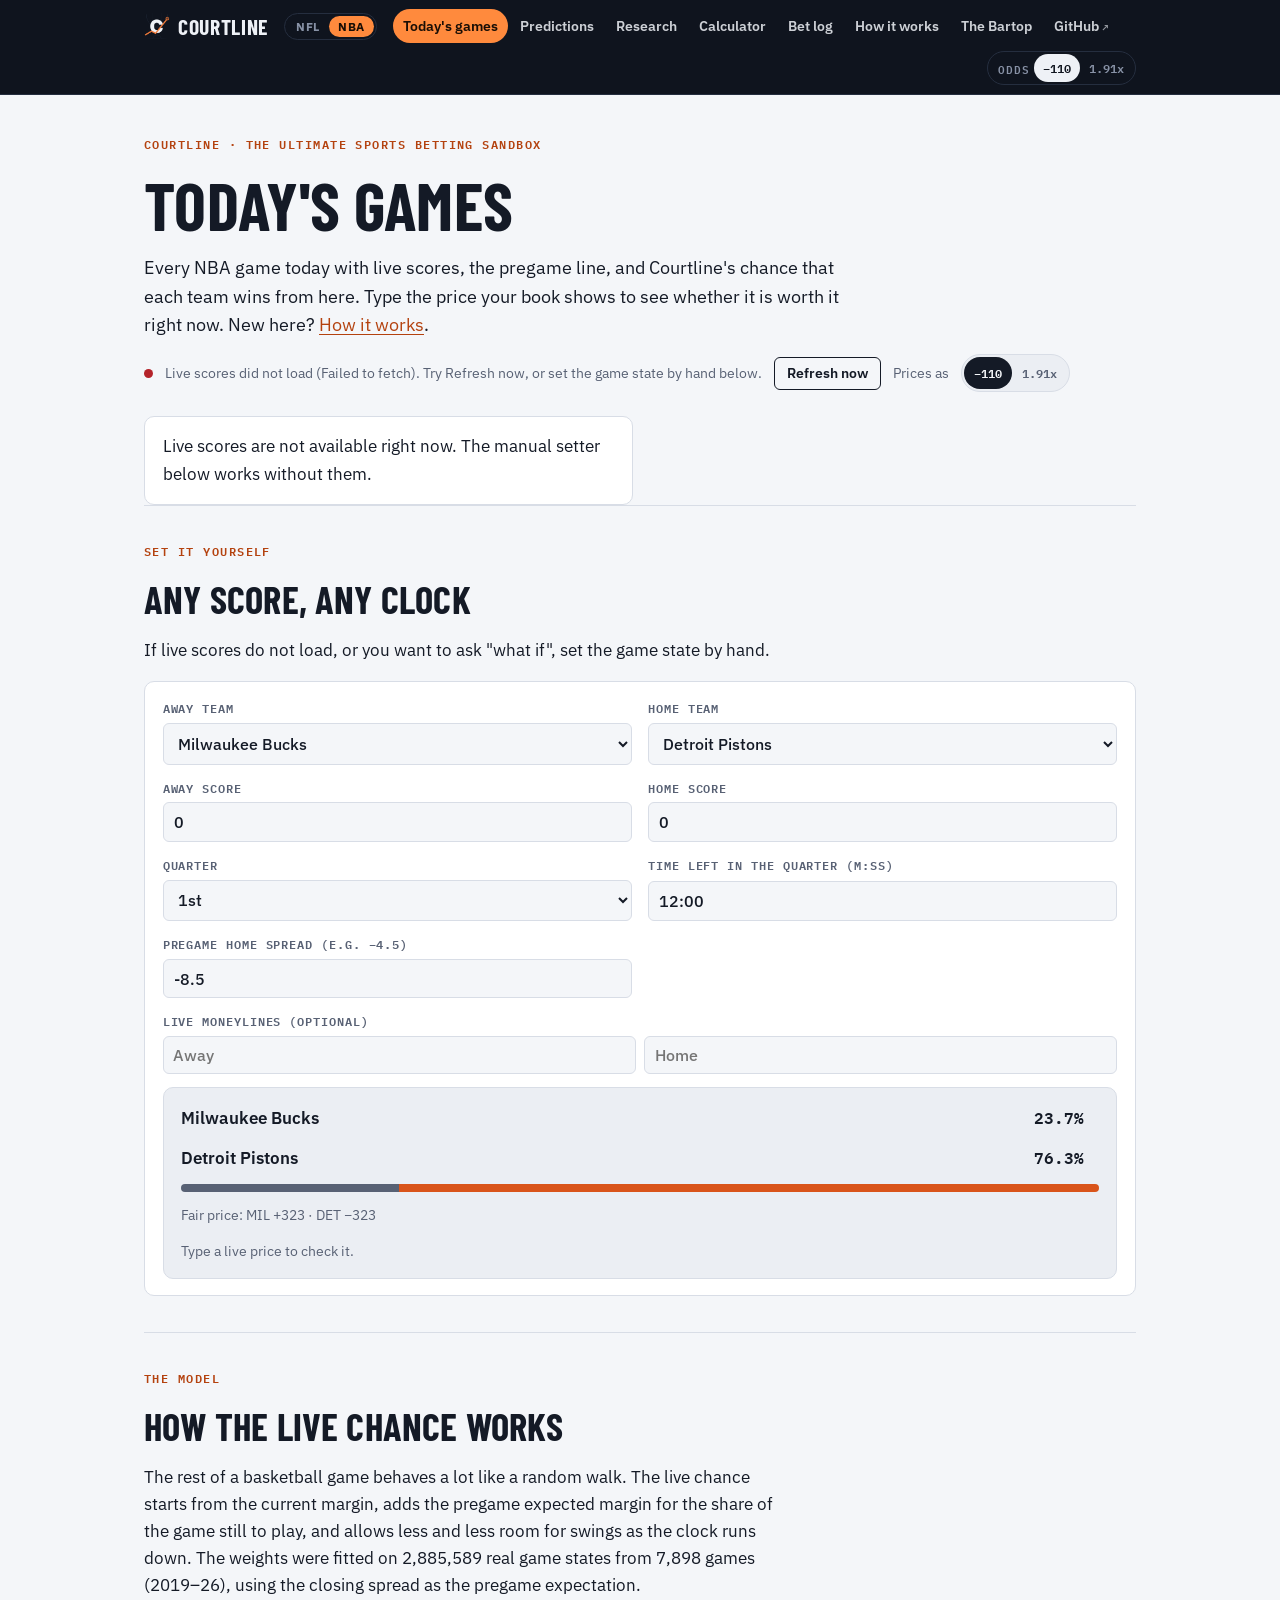
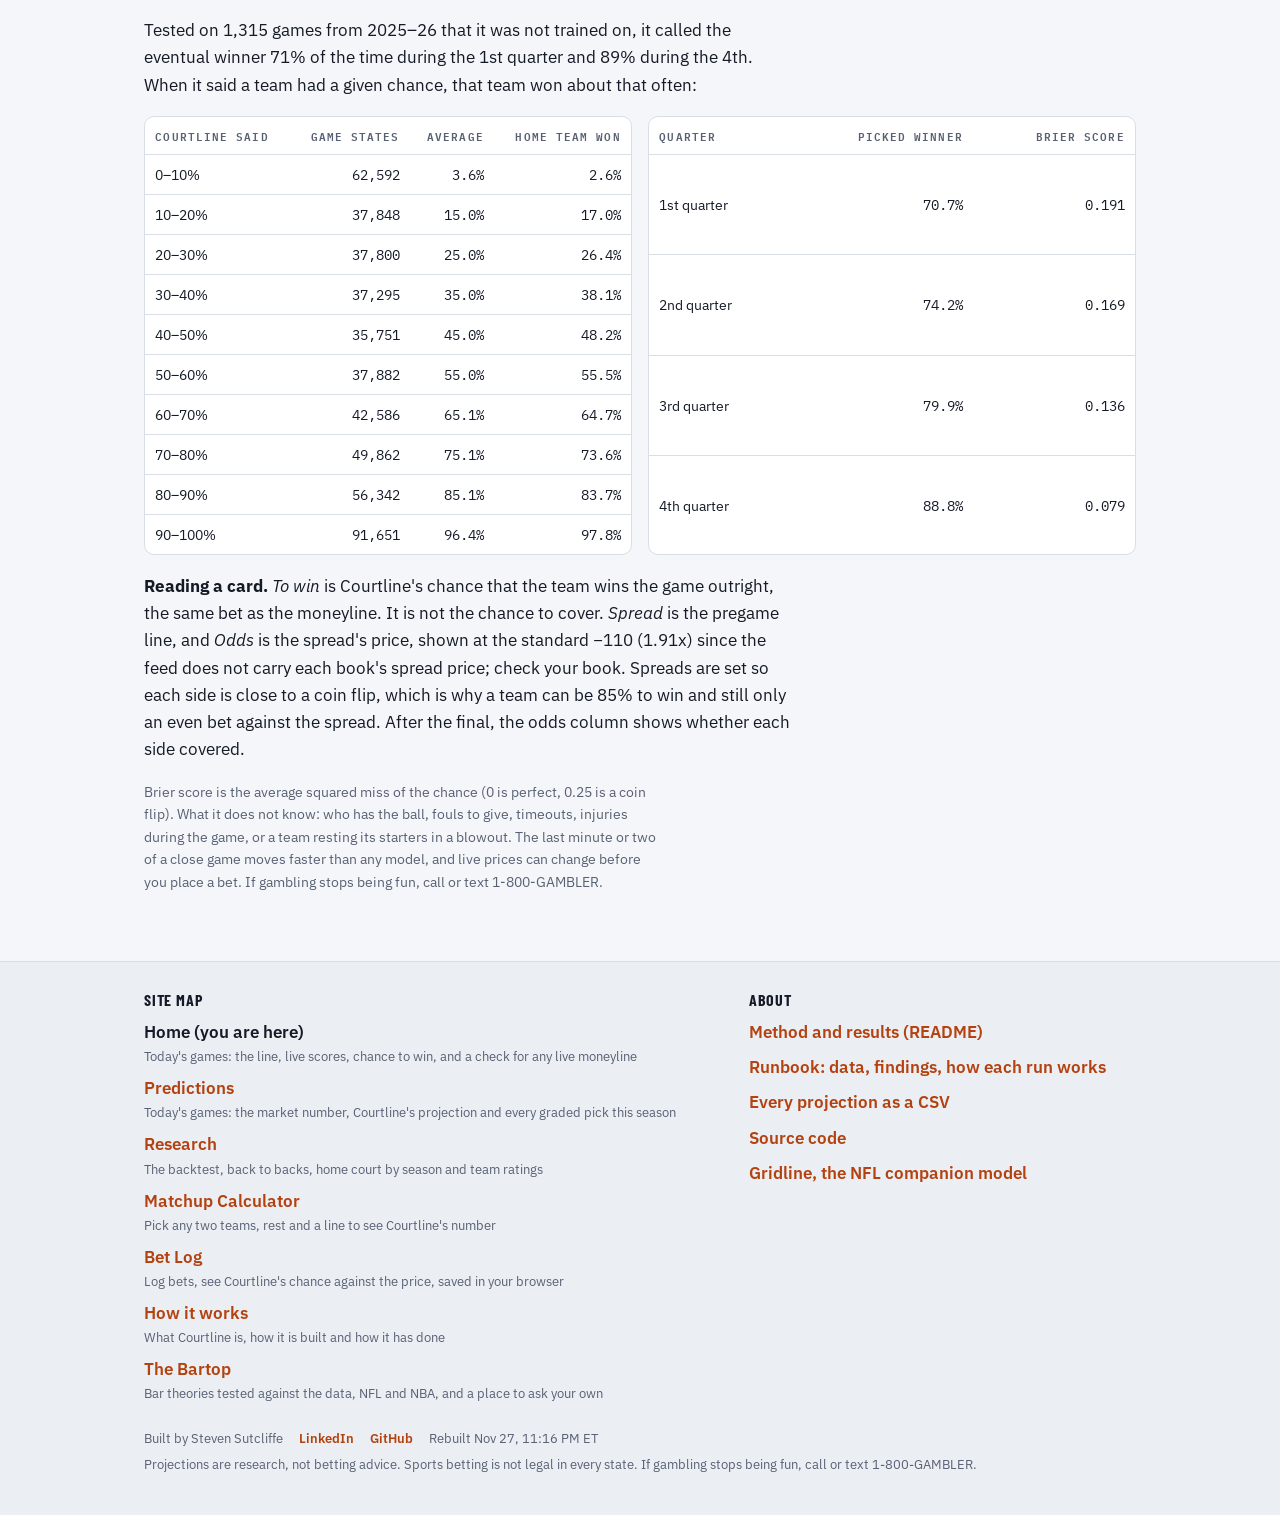
==== commit 91d69c3d: "NBA odds snapshot 2026-11-28_0415Z and site rebuild" ====
--- a/docs/index.html
+++ b/docs/index.html
@@ -94,7 +94,7 @@
 </main>
 <script>
 (function(){
-var D = {"live":{"a":0.08404,"b":0.13763,"d":0.002},"pregame":{"401909326":{"mu":3.5,"src":"market","home":"NY","away":"MIA","hn":"New York Knicks","an":"Miami Heat","home_rest":2,"away_rest":2,"spread":-3.5,"total":223.5,"ml_home":-170.0,"ml_away":145.0,"tip":"2026-11-28T00:00:00+00:00"},"401909327":{"mu":8.5,"src":"market","home":"DET","away":"MIL","hn":"Detroit Pistons","an":"Milwaukee Bucks","home_rest":3,"away_rest":2,"spread":-8.5,"total":219.5,"ml_home":-400.0,"ml_away":315.0,"tip":"2026-11-28T00:30:00+00:00"},"401909328":{"mu":-3.0,"src":"market","home":"IND","away":"PHI","hn":"Indiana Pacers","an":"Philadelphia 76ers","home_rest":4,"away_rest":2,"spread":3.0,"total":231.5,"ml_home":132.0,"ml_away":-155.0,"tip":"2026-11-28T00:30:00+00:00"},"401909329":{"mu":7.5,"src":"market","home":"TOR","away":"BKN","hn":"Toronto Raptors","an":"Brooklyn Nets","home_rest":4,"away_rest":2,"spread":-7.5,"total":219.5,"ml_home":-319.0,"ml_away":251.0,"tip":"2026-11-28T00:30:00+00:00"},"401909330":{"mu":9.5,"src":"market","home":"BOS","away":"ATL","hn":"Boston Celtics","an":"Atlanta Hawks","home_rest":3,"away_rest":5,"spread":-9.5,"total":222.0,"ml_home":-400.0,"ml_away":310.0,"tip":"2026-11-28T01:00:00+00:00"},"401909331":{"mu":3.5,"src":"market","home":"MIN","away":"MEM","hn":"Minnesota Timberwolves","an":"Memphis Grizzlies","home_rest":2,"away_rest":2,"spread":-3.5,"total":221.0,"ml_home":-160.0,"ml_away":136.0,"tip":"2026-11-28T01:30:00+00:00"},"401909332":{"mu":2.0,"src":"market","home":"PHX","away":"DAL","hn":"Phoenix Suns","an":"Dallas Mavericks","home_rest":2,"away_rest":3,"spread":-2.0,"total":227.5,"ml_home":-133.0,"ml_away":110.0,"tip":"2026-11-28T02:00:00+00:00"},"401909333":{"mu":5.5,"src":"market","home":"SA","away":"LAL","hn":"San Antonio Spurs","an":"Los Angeles Lakers","home_rest":2,"away_rest":4,"spread":-5.5,"total":225.0,"ml_home":-216.0,"ml_away":183.0,"tip":"2026-11-28T02:30:00+00:00"},"401909334":{"mu":-10.0,"src":"market","home":"UTAH","away":"DEN","hn":"Utah Jazz","an":"Denver Nuggets","home_rest":4,"away_rest":3,"spread":10.0,"total":228.5,"ml_home":375.0,"ml_away":-490.0,"tip":"2026-11-28T02:30:00+00:00"},"401909335":{"mu":3.0,"src":"market","home":"LAC","away":"NO","hn":"LA Clippers","an":"New Orleans Pelicans","home_rest":2,"away_rest":4,"spread":-3.0,"total":231.5,"ml_home":-155.0,"ml_away":130.0,"tip":"2026-11-28T02:30:00+00:00"},"401909336":{"mu":8.5,"src":"market","home":"POR","away":"GS","hn":"Portland Trail Blazers","an":"Golden State Warriors","home_rest":2,"away_rest":2,"spread":-8.5,"total":221.0,"ml_home":-375.0,"ml_away":300.0,"tip":"2026-11-28T02:30:00+00:00"},"401910046":{"mu":-0.3,"src":"ratings","home":"WSH","away":"ORL","hn":"Washington Wizards","an":"Orlando Magic","home_rest":4,"away_rest":4,"spread":null,"total":null,"ml_home":null,"ml_away":null,"tip":"2026-11-28T22:00:00+00:00"},"401910047":{"mu":8.9,"src":"ratings","home":"CHA","away":"BKN","hn":"Charlotte Hornets","an":"Brooklyn Nets","home_rest":3,"away_rest":1,"spread":null,"total":null,"ml_home":null,"ml_away":null,"tip":"2026-11-28T23:00:00+00:00"},"401910048":{"mu":4.8,"src":"ratings","home":"CHI","away":"IND","hn":"Chicago Bulls","an":"Indiana Pacers","home_rest":3,"away_rest":1,"spread":null,"total":null,"ml_home":null,"ml_away":null,"tip":"2026-11-29T01:00:00+00:00"},"401910049":{"mu":-8.8,"src":"ratings","home":"MIL","away":"OKC","hn":"Milwaukee Bucks","an":"Oklahoma City Thunder","home_rest":1,"away_rest":3,"spread":null,"total":null,"ml_home":null,"ml_away":null,"tip":"2026-11-29T01:00:00+00:00"},"401910050":{"mu":9.8,"src":"ratings","home":"HOU","away":"PHI","hn":"Houston Rockets","an":"Philadelphia 76ers","home_rest":3,"away_rest":1,"spread":null,"total":null,"ml_home":null,"ml_away":null,"tip":"2026-11-29T01:30:00+00:00"},"401910054":{"mu":0.1,"src":"ratings","home":"CLE","away":"MIA","hn":"Cleveland Cavaliers","an":"Miami Heat","home_rest":4,"away_rest":2,"spread":null,"total":null,"ml_home":null,"ml_away":null,"tip":"2026-11-29T20:30:00+00:00"},"401910051":{"mu":1.9,"src":"ratings","home":"MEM","away":"LAL","hn":"Memphis Grizzlies","an":"Los Angeles Lakers","home_rest":2,"away_rest":2,"spread":null,"total":null,"ml_home":null,"ml_away":null,"tip":"2026-11-29T21:00:00+00:00"},"401910052":{"mu":4.0,"src":"ratings","home":"SA","away":"BOS","hn":"San Antonio Spurs","an":"Boston Celtics","home_rest":2,"away_rest":2,"spread":null,"total":null,"ml_home":null,"ml_away":null,"tip":"2026-11-29T21:00:00+00:00"},"401910053":{"mu":-2.3,"src":"ratings","home":"UTAH","away":"PHX","hn":"Utah Jazz","an":"Phoenix Suns","home_rest":2,"away_rest":2,"spread":null,"total":null,"ml_home":null,"ml_away":null,"tip":"2026-11-29T22:00:00+00:00"},"401910055":{"mu":11.3,"src":"ratings","home":"DET","away":"ORL","hn":"Detroit Pistons","an":"Orlando Magic","home_rest":2,"away_rest":1,"spread":null,"total":null,"ml_home":null,"ml_away":null,"tip":"2026-11-29T23:00:00+00:00"},"401910056":{"mu":7.5,"src":"ratings","home":"NY","away":"ATL","hn":"New York Knicks","an":"Atlanta Hawks","home_rest":2,"away_rest":2,"spread":null,"total":null,"ml_home":null,"ml_away":null,"tip":"2026-11-29T23:00:00+00:00"},"401910057":{"mu":1.2,"src":"ratings","home":"TOR","away":"DEN","hn":"Toronto Raptors","an":"Denver Nuggets","home_rest":2,"away_rest":2,"spread":null,"total":null,"ml_home":null,"ml_away":null,"tip":"2026-11-29T23:00:00+00:00"},"401910058":{"mu":11.6,"src":"ratings","home":"POR","away":"NO","hn":"Portland Trail Blazers","an":"New Orleans Pelicans","home_rest":2,"away_rest":2,"spread":null,"total":null,"ml_home":null,"ml_away":null,"tip":"2026-11-29T23:00:00+00:00"},"401910059":{"mu":5.1,"src":"ratings","home":"GS","away":"LAC","hn":"Golden State Warriors","an":"LA Clippers","home_rest":2,"away_rest":2,"spread":null,"total":null,"ml_home":null,"ml_away":null,"tip":"2026-11-30T01:30:00+00:00"},"401910060":{"mu":-10.7,"src":"ratings","home":"SAC","away":"MIN","hn":"Sacramento Kings","an":"Minnesota Timberwolves","home_rest":4,"away_rest":2,"spread":null,"total":null,"ml_home":null,"ml_away":null,"tip":"2026-11-30T02:00:00+00:00"},"401910061":{"mu":5.3,"src":"ratings","home":"CHA","away":"WSH","hn":"Charlotte Hornets","an":"Washington Wizards","home_rest":2,"away_rest":2,"spread":null,"total":null,"ml_home":null,"ml_away":null,"tip":"2026-12-01T00:00:00+00:00"},"401910062":{"mu":5.8,"src":"ratings","home":"DET","away":"DEN","hn":"Detroit Pistons","an":"Denver Nuggets","home_rest":1,"away_rest":1,"spread":null,"total":null,"ml_home":null,"ml_away":null,"tip":"2026-12-01T00:00:00+00:00"},"401910063":{"mu":-6.7,"src":"ratings","home":"BKN","away":"OKC","hn":"Brooklyn Nets","an":"Oklahoma City Thunder","home_rest":2,"away_rest":2,"spread":null,"total":null,"ml_home":null,"ml_away":null,"tip":"2026-12-01T00:30:00+00:00"},"401910064":{"mu":6.4,"src":"ratings","home":"HOU","away":"LAL","hn":"Houston Rockets","an":"Los Angeles Lakers","home_rest":2,"away_rest":1,"spread":null,"total":null,"ml_home":null,"ml_away":null,"tip":"2026-12-01T00:30:00+00:00"}},"teams":[{"team":"SA","name":"San Antonio Spurs","ortg":115.8,"drtg":106.5},{"team":"NY","name":"New York Knicks","ortg":114.4,"drtg":106.7},{"team":"BOS","name":"Boston Celtics","ortg":114.1,"drtg":106.5},{"team":"HOU","name":"Houston Rockets","ortg":117.5,"drtg":111.5},{"team":"MIN","name":"Minnesota Timberwolves","ortg":112.1,"drtg":106.3},{"team":"DET","name":"Detroit Pistons","ortg":113.0,"drtg":108.4},{"team":"LAL","name":"Los Angeles Lakers","ortg":115.0,"drtg":111.1},{"team":"POR","name":"Portland Trail Blazers","ortg":113.3,"drtg":109.5},{"team":"MEM","name":"Memphis Grizzlies","ortg":116.1,"drtg":113.0},{"team":"OKC","name":"Oklahoma City Thunder","ortg":113.1,"drtg":110.5},{"team":"MIA","name":"Miami Heat","ortg":116.8,"drtg":114.8},{"team":"ATL","name":"Atlanta Hawks","ortg":111.3,"drtg":109.5},{"team":"DEN","name":"Denver Nuggets","ortg":115.5,"drtg":114.4},{"team":"PHI","name":"Philadelphia 76ers","ortg":114.6,"drtg":114.8},{"team":"PHX","name":"Phoenix Suns","ortg":112.9,"drtg":113.4},{"team":"TOR","name":"Toronto Raptors","ortg":112.4,"drtg":113.0},{"team":"DAL","name":"Dallas Mavericks","ortg":111.7,"drtg":112.6},{"team":"CLE","name":"Cleveland Cavaliers","ortg":114.5,"drtg":115.5},{"team":"GS","name":"Golden State Warriors","ortg":111.4,"drtg":113.0},{"team":"ORL","name":"Orlando Magic","ortg":108.9,"drtg":112.3},{"team":"CHA","name":"Charlotte Hornets","ortg":109.2,"drtg":112.9},{"team":"CHI","name":"Chicago Bulls","ortg":111.9,"drtg":115.6},{"team":"IND","name":"Indiana Pacers","ortg":110.7,"drtg":114.6},{"team":"LAC","name":"LA Clippers","ortg":110.9,"drtg":115.5},{"team":"UTAH","name":"Utah Jazz","ortg":108.4,"drtg":114.9},{"team":"WSH","name":"Washington Wizards","ortg":109.8,"drtg":116.7},{"team":"NO","name":"New Orleans Pelicans","ortg":110.3,"drtg":117.3},{"team":"BKN","name":"Brooklyn Nets","ortg":108.9,"drtg":117.6},{"team":"MIL","name":"Milwaukee Bucks","ortg":108.9,"drtg":118.0},{"team":"SAC","name":"Sacramento Kings","ortg":108.3,"drtg":118.5}],"rm":{"intercept":2.606837113722586,"d_net":0.8291810158440365,"h_b2b":-1.7690624429874264,"a_b2b":2.0724607373705157,"rest_diff":-0.009552036532222254}}, L = D.live, $ = function(i){return document.getElementById(i)};
+var D = {"live":{"a":0.08404,"b":0.13763,"d":0.002},"pregame":{"401909327":{"mu":8.5,"src":"market","home":"DET","away":"MIL","hn":"Detroit Pistons","an":"Milwaukee Bucks","home_rest":3,"away_rest":2,"spread":-8.5,"total":219.5,"ml_home":-400.0,"ml_away":315.0,"tip":"2026-11-28T00:30:00+00:00"},"401909328":{"mu":-3.0,"src":"market","home":"IND","away":"PHI","hn":"Indiana Pacers","an":"Philadelphia 76ers","home_rest":4,"away_rest":2,"spread":3.0,"total":231.5,"ml_home":132.0,"ml_away":-155.0,"tip":"2026-11-28T00:30:00+00:00"},"401909329":{"mu":7.5,"src":"market","home":"TOR","away":"BKN","hn":"Toronto Raptors","an":"Brooklyn Nets","home_rest":4,"away_rest":2,"spread":-7.5,"total":219.5,"ml_home":-319.0,"ml_away":251.0,"tip":"2026-11-28T00:30:00+00:00"},"401909330":{"mu":9.5,"src":"market","home":"BOS","away":"ATL","hn":"Boston Celtics","an":"Atlanta Hawks","home_rest":3,"away_rest":5,"spread":-9.5,"total":222.0,"ml_home":-400.0,"ml_away":310.0,"tip":"2026-11-28T01:00:00+00:00"},"401909331":{"mu":3.5,"src":"market","home":"MIN","away":"MEM","hn":"Minnesota Timberwolves","an":"Memphis Grizzlies","home_rest":2,"away_rest":2,"spread":-3.5,"total":221.0,"ml_home":-160.0,"ml_away":136.0,"tip":"2026-11-28T01:30:00+00:00"},"401909332":{"mu":2.0,"src":"market","home":"PHX","away":"DAL","hn":"Phoenix Suns","an":"Dallas Mavericks","home_rest":2,"away_rest":3,"spread":-2.0,"total":227.5,"ml_home":-133.0,"ml_away":110.0,"tip":"2026-11-28T02:00:00+00:00"},"401909333":{"mu":5.5,"src":"market","home":"SA","away":"LAL","hn":"San Antonio Spurs","an":"Los Angeles Lakers","home_rest":2,"away_rest":4,"spread":-5.5,"total":225.0,"ml_home":-216.0,"ml_away":183.0,"tip":"2026-11-28T02:30:00+00:00"},"401909334":{"mu":-10.0,"src":"market","home":"UTAH","away":"DEN","hn":"Utah Jazz","an":"Denver Nuggets","home_rest":4,"away_rest":3,"spread":10.0,"total":228.5,"ml_home":375.0,"ml_away":-490.0,"tip":"2026-11-28T02:30:00+00:00"},"401909335":{"mu":3.0,"src":"market","home":"LAC","away":"NO","hn":"LA Clippers","an":"New Orleans Pelicans","home_rest":2,"away_rest":4,"spread":-3.0,"total":231.5,"ml_home":-155.0,"ml_away":130.0,"tip":"2026-11-28T02:30:00+00:00"},"401909336":{"mu":8.5,"src":"market","home":"POR","away":"GS","hn":"Portland Trail Blazers","an":"Golden State Warriors","home_rest":2,"away_rest":2,"spread":-8.5,"total":221.0,"ml_home":-375.0,"ml_away":300.0,"tip":"2026-11-28T02:30:00+00:00"},"401910046":{"mu":-3.5,"src":"market","home":"WSH","away":"ORL","hn":"Washington Wizards","an":"Orlando Magic","home_rest":4,"away_rest":4,"spread":3.5,"total":219.5,"ml_home":142.0,"ml_away":-169.0,"tip":"2026-11-28T22:00:00+00:00"},"401910047":{"mu":5.5,"src":"market","home":"CHA","away":"BKN","hn":"Charlotte Hornets","an":"Brooklyn Nets","home_rest":3,"away_rest":1,"spread":-5.5,"total":213.5,"ml_home":-235.0,"ml_away":191.0,"tip":"2026-11-28T23:00:00+00:00"},"401910048":{"mu":2.5,"src":"market","home":"CHI","away":"IND","hn":"Chicago Bulls","an":"Indiana Pacers","home_rest":3,"away_rest":1,"spread":-2.5,"total":235.0,"ml_home":-145.0,"ml_away":122.0,"tip":"2026-11-29T01:00:00+00:00"},"401910049":{"mu":-11.5,"src":"market","home":"MIL","away":"OKC","hn":"Milwaukee Bucks","an":"Oklahoma City Thunder","home_rest":1,"away_rest":3,"spread":11.5,"total":228.5,"ml_home":421.0,"ml_away":-560.0,"tip":"2026-11-29T01:00:00+00:00"},"401910050":{"mu":12.5,"src":"market","home":"HOU","away":"PHI","hn":"Houston Rockets","an":"Philadelphia 76ers","home_rest":3,"away_rest":1,"spread":-12.5,"total":221.5,"ml_home":-510.0,"ml_away":390.0,"tip":"2026-11-29T01:30:00+00:00"},"401910054":{"mu":0.1,"src":"ratings","home":"CLE","away":"MIA","hn":"Cleveland Cavaliers","an":"Miami Heat","home_rest":4,"away_rest":2,"spread":null,"total":null,"ml_home":null,"ml_away":null,"tip":"2026-11-29T20:30:00+00:00"},"401910051":{"mu":1.9,"src":"ratings","home":"MEM","away":"LAL","hn":"Memphis Grizzlies","an":"Los Angeles Lakers","home_rest":2,"away_rest":2,"spread":null,"total":null,"ml_home":null,"ml_away":null,"tip":"2026-11-29T21:00:00+00:00"},"401910052":{"mu":4.0,"src":"ratings","home":"SA","away":"BOS","hn":"San Antonio Spurs","an":"Boston Celtics","home_rest":2,"away_rest":2,"spread":null,"total":null,"ml_home":null,"ml_away":null,"tip":"2026-11-29T21:00:00+00:00"},"401910053":{"mu":-2.3,"src":"ratings","home":"UTAH","away":"PHX","hn":"Utah Jazz","an":"Phoenix Suns","home_rest":2,"away_rest":2,"spread":null,"total":null,"ml_home":null,"ml_away":null,"tip":"2026-11-29T22:00:00+00:00"},"401910055":{"mu":11.3,"src":"ratings","home":"DET","away":"ORL","hn":"Detroit Pistons","an":"Orlando Magic","home_rest":2,"away_rest":1,"spread":null,"total":null,"ml_home":null,"ml_away":null,"tip":"2026-11-29T23:00:00+00:00"},"401910056":{"mu":7.5,"src":"ratings","home":"NY","away":"ATL","hn":"New York Knicks","an":"Atlanta Hawks","home_rest":2,"away_rest":2,"spread":null,"total":null,"ml_home":null,"ml_away":null,"tip":"2026-11-29T23:00:00+00:00"},"401910057":{"mu":1.2,"src":"ratings","home":"TOR","away":"DEN","hn":"Toronto Raptors","an":"Denver Nuggets","home_rest":2,"away_rest":2,"spread":null,"total":null,"ml_home":null,"ml_away":null,"tip":"2026-11-29T23:00:00+00:00"},"401910058":{"mu":11.6,"src":"ratings","home":"POR","away":"NO","hn":"Portland Trail Blazers","an":"New Orleans Pelicans","home_rest":2,"away_rest":2,"spread":null,"total":null,"ml_home":null,"ml_away":null,"tip":"2026-11-29T23:00:00+00:00"},"401910059":{"mu":5.1,"src":"ratings","home":"GS","away":"LAC","hn":"Golden State Warriors","an":"LA Clippers","home_rest":2,"away_rest":2,"spread":null,"total":null,"ml_home":null,"ml_away":null,"tip":"2026-11-30T01:30:00+00:00"},"401910060":{"mu":-10.7,"src":"ratings","home":"SAC","away":"MIN","hn":"Sacramento Kings","an":"Minnesota Timberwolves","home_rest":4,"away_rest":2,"spread":null,"total":null,"ml_home":null,"ml_away":null,"tip":"2026-11-30T02:00:00+00:00"},"401910061":{"mu":5.3,"src":"ratings","home":"CHA","away":"WSH","hn":"Charlotte Hornets","an":"Washington Wizards","home_rest":2,"away_rest":2,"spread":null,"total":null,"ml_home":null,"ml_away":null,"tip":"2026-12-01T00:00:00+00:00"},"401910062":{"mu":5.8,"src":"ratings","home":"DET","away":"DEN","hn":"Detroit Pistons","an":"Denver Nuggets","home_rest":1,"away_rest":1,"spread":null,"total":null,"ml_home":null,"ml_away":null,"tip":"2026-12-01T00:00:00+00:00"},"401910063":{"mu":-6.7,"src":"ratings","home":"BKN","away":"OKC","hn":"Brooklyn Nets","an":"Oklahoma City Thunder","home_rest":2,"away_rest":2,"spread":null,"total":null,"ml_home":null,"ml_away":null,"tip":"2026-12-01T00:30:00+00:00"},"401910064":{"mu":6.4,"src":"ratings","home":"HOU","away":"LAL","hn":"Houston Rockets","an":"Los Angeles Lakers","home_rest":2,"away_rest":1,"spread":null,"total":null,"ml_home":null,"ml_away":null,"tip":"2026-12-01T00:30:00+00:00"},"401910065":{"mu":-2.4,"src":"ratings","home":"DAL","away":"BOS","hn":"Dallas Mavericks","an":"Boston Celtics","home_rest":3,"away_rest":1,"spread":null,"total":null,"ml_home":null,"ml_away":null,"tip":"2026-12-01T01:00:00+00:00"},"401910066":{"mu":-10.5,"src":"ratings","home":"MIL","away":"SA","hn":"Milwaukee Bucks","an":"San Antonio Spurs","home_rest":2,"away_rest":1,"spread":null,"total":null,"ml_home":null,"ml_away":null,"tip":"2026-12-01T01:00:00+00:00"},"401910067":{"mu":0.3,"src":"ratings","home":"SAC","away":"NO","hn":"Sacramento Kings","an":"New Orleans Pelicans","home_rest":1,"away_rest":1,"spread":null,"total":null,"ml_home":null,"ml_away":null,"tip":"2026-12-01T03:00:00+00:00"}},"teams":[{"team":"SA","name":"San Antonio Spurs","ortg":115.8,"drtg":106.5},{"team":"NY","name":"New York Knicks","ortg":114.4,"drtg":106.7},{"team":"BOS","name":"Boston Celtics","ortg":114.1,"drtg":106.5},{"team":"HOU","name":"Houston Rockets","ortg":117.5,"drtg":111.5},{"team":"MIN","name":"Minnesota Timberwolves","ortg":112.1,"drtg":106.3},{"team":"DET","name":"Detroit Pistons","ortg":113.0,"drtg":108.4},{"team":"LAL","name":"Los Angeles Lakers","ortg":115.0,"drtg":111.1},{"team":"POR","name":"Portland Trail Blazers","ortg":113.3,"drtg":109.5},{"team":"MEM","name":"Memphis Grizzlies","ortg":116.1,"drtg":113.0},{"team":"OKC","name":"Oklahoma City Thunder","ortg":113.1,"drtg":110.5},{"team":"MIA","name":"Miami Heat","ortg":116.8,"drtg":114.8},{"team":"ATL","name":"Atlanta Hawks","ortg":111.3,"drtg":109.5},{"team":"DEN","name":"Denver Nuggets","ortg":115.5,"drtg":114.4},{"team":"PHI","name":"Philadelphia 76ers","ortg":114.6,"drtg":114.8},{"team":"PHX","name":"Phoenix Suns","ortg":112.9,"drtg":113.4},{"team":"TOR","name":"Toronto Raptors","ortg":112.4,"drtg":113.0},{"team":"DAL","name":"Dallas Mavericks","ortg":111.7,"drtg":112.6},{"team":"CLE","name":"Cleveland Cavaliers","ortg":114.5,"drtg":115.5},{"team":"GS","name":"Golden State Warriors","ortg":111.4,"drtg":113.0},{"team":"ORL","name":"Orlando Magic","ortg":108.9,"drtg":112.3},{"team":"CHA","name":"Charlotte Hornets","ortg":109.2,"drtg":112.9},{"team":"CHI","name":"Chicago Bulls","ortg":111.9,"drtg":115.6},{"team":"IND","name":"Indiana Pacers","ortg":110.7,"drtg":114.6},{"team":"LAC","name":"LA Clippers","ortg":110.9,"drtg":115.5},{"team":"UTAH","name":"Utah Jazz","ortg":108.4,"drtg":114.9},{"team":"WSH","name":"Washington Wizards","ortg":109.8,"drtg":116.7},{"team":"NO","name":"New Orleans Pelicans","ortg":110.3,"drtg":117.3},{"team":"BKN","name":"Brooklyn Nets","ortg":108.9,"drtg":117.6},{"team":"MIL","name":"Milwaukee Bucks","ortg":108.9,"drtg":118.0},{"team":"SAC","name":"Sacramento Kings","ortg":108.3,"drtg":118.5}],"rm":{"intercept":2.6068371137225896,"d_net":0.8291810158440359,"h_b2b":-1.7690624429873831,"a_b2b":2.072460737370467,"rest_diff":-0.009552036532207443}}, L = D.live, $ = function(i){return document.getElementById(i)};
 var URL_ = "https://site.api.espn.com/apis/site/v2/sports/basketball/nba/scoreboard";
 var T = {}; D.teams.forEach(function(t){ T[t.team] = t; });
 function esc(s){ return String(s == null ? "" : s).replace(/[&<>"']/g, function(c){ return {"&":"&amp;","<":"&lt;",">":"&gt;",'"':"&quot;","'":"&#39;"}[c]; }); }
@@ -245,6 +245,6 @@
 manual(); load(); start();
 })();
 </script>
-<footer class="cl-map"><div class="cl-in"><nav aria-label="Site map"><h2>Site map</h2><ul><li><span class="here">Home (you are here)</span><span class="d">Today&#x27;s games: the line, live scores, chance to win, and a check for any live moneyline</span></li><li><a href="predictions.html">Predictions</a><span class="d">Today&#x27;s games: the market number, Courtline&#x27;s projection and every graded pick this season</span></li><li><a href="research.html">Research</a><span class="d">The backtest, back to backs, home court by season and team ratings</span></li><li><a href="calculator.html">Matchup Calculator</a><span class="d">Pick any two teams, rest and a line to see Courtline&#x27;s number</span></li><li><a href="bet-log.html">Bet Log</a><span class="d">Log bets, see Courtline&#x27;s chance against the price, saved in your browser</span></li><li><a href="how-it-works.html">How it works</a><span class="d">What Courtline is, how it is built and how it has done</span></li><li><a href="bartop.html">The Bartop</a><span class="d">Bar theories tested against the data, NFL and NBA, and a place to ask your own</span></li></ul></nav><nav aria-label="About Courtline"><h2>About</h2><ul><li><a href="https://github.com/stevopotpie/courtline#readme">Method and results (README)</a></li><li><a href="https://github.com/stevopotpie/courtline/blob/main/RUNBOOK.md">Runbook: data, findings, how each run works</a></li><li><a href="https://github.com/stevopotpie/courtline/blob/main/data/predictions.csv">Every projection as a CSV</a></li><li><a href="https://github.com/stevopotpie/courtline">Source code</a></li><li><a href="https://stevopotpie.github.io/gridline/">Gridline, the NFL companion model</a></li></ul></nav><div class="foot"><span>Built by Steven Sutcliffe</span><a href="https://www.linkedin.com/in/steven-sutcliffe/">LinkedIn</a><a href="https://github.com/stevopotpie">GitHub</a><span>Rebuilt Nov 27, 7:32 PM ET</span><span>Projections are research, not betting advice. Sports betting is not legal in every state. If gambling stops being fun, call or text 1-800-GAMBLER.</span></div></div></footer>
+<footer class="cl-map"><div class="cl-in"><nav aria-label="Site map"><h2>Site map</h2><ul><li><span class="here">Home (you are here)</span><span class="d">Today&#x27;s games: the line, live scores, chance to win, and a check for any live moneyline</span></li><li><a href="predictions.html">Predictions</a><span class="d">Today&#x27;s games: the market number, Courtline&#x27;s projection and every graded pick this season</span></li><li><a href="research.html">Research</a><span class="d">The backtest, back to backs, home court by season and team ratings</span></li><li><a href="calculator.html">Matchup Calculator</a><span class="d">Pick any two teams, rest and a line to see Courtline&#x27;s number</span></li><li><a href="bet-log.html">Bet Log</a><span class="d">Log bets, see Courtline&#x27;s chance against the price, saved in your browser</span></li><li><a href="how-it-works.html">How it works</a><span class="d">What Courtline is, how it is built and how it has done</span></li><li><a href="bartop.html">The Bartop</a><span class="d">Bar theories tested against the data, NFL and NBA, and a place to ask your own</span></li></ul></nav><nav aria-label="About Courtline"><h2>About</h2><ul><li><a href="https://github.com/stevopotpie/courtline#readme">Method and results (README)</a></li><li><a href="https://github.com/stevopotpie/courtline/blob/main/RUNBOOK.md">Runbook: data, findings, how each run works</a></li><li><a href="https://github.com/stevopotpie/courtline/blob/main/data/predictions.csv">Every projection as a CSV</a></li><li><a href="https://github.com/stevopotpie/courtline">Source code</a></li><li><a href="https://stevopotpie.github.io/gridline/">Gridline, the NFL companion model</a></li></ul></nav><div class="foot"><span>Built by Steven Sutcliffe</span><a href="https://www.linkedin.com/in/steven-sutcliffe/">LinkedIn</a><a href="https://github.com/stevopotpie">GitHub</a><span>Rebuilt Nov 27, 11:16 PM ET</span><span>Projections are research, not betting advice. Sports betting is not legal in every state. If gambling stops being fun, call or text 1-800-GAMBLER.</span></div></div></footer>
 </body>
 </html>
